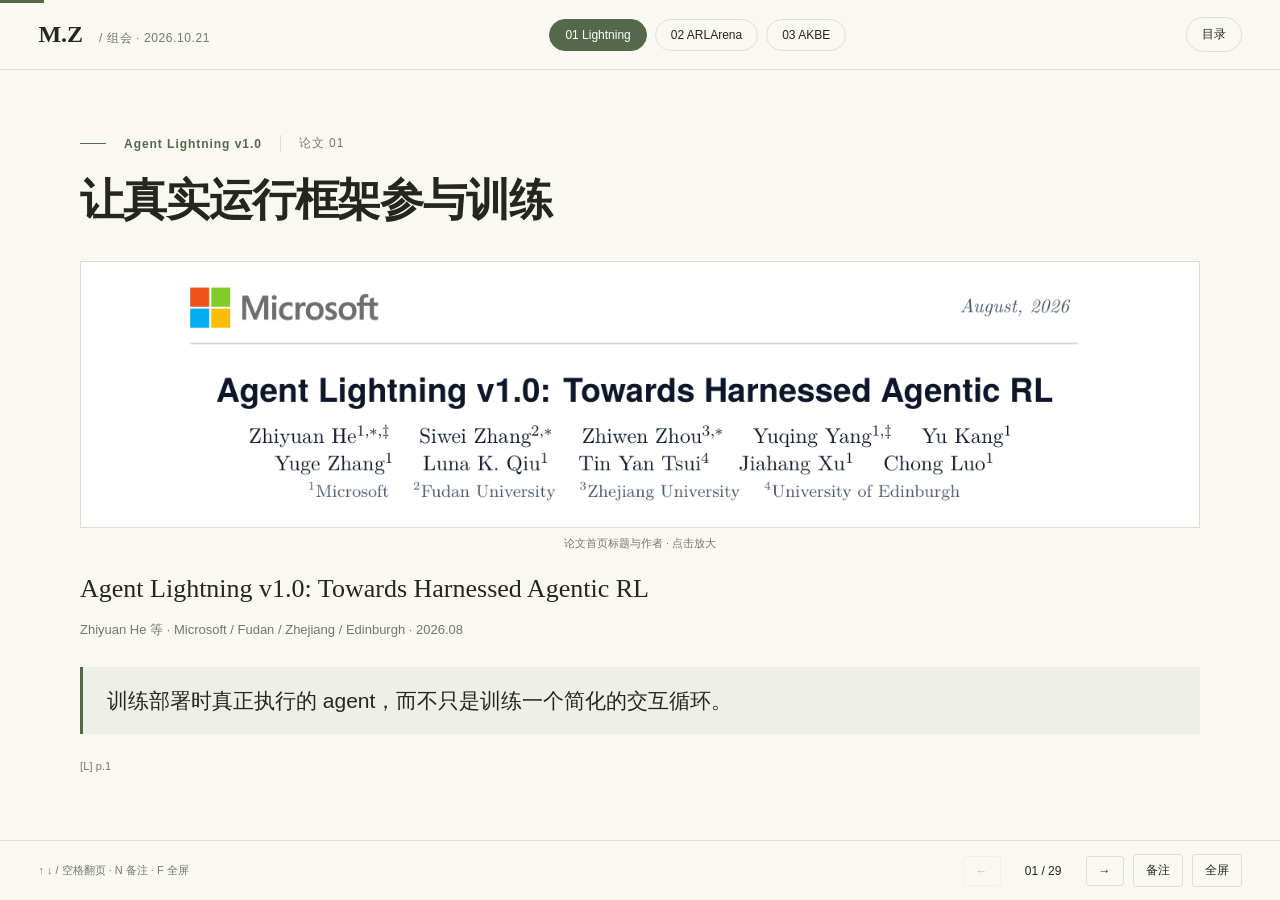
==== 组会/261021/index.html @ ee7cc22f "Add files via upload" ====
<!doctype html><html lang="zh-CN"><head><meta charset="utf-8"><meta name="viewport" content="width=device-width, initial-scale=1"><meta name="theme-color" content="#faf8f3"><meta name="description" content="2026年10月21日组会：Agent Lightning v1.0、ARLArena / SAMPO、AKBE 论文分享。"><title>智能体强化学习论文分享 · 2026.10.21 · Minrui Zhang</title><link rel="icon" href="../../assets/favicon.svg"><link rel="stylesheet" href="deck.css"></head><body><div id="progress"></div><header class="chrome"><a class="brand" href="../../">M.Z <span>/ 组会 · 2026.10.21</span></a><nav aria-label="论文导航"><a href="#slide-1">01 Lightning</a><a href="#slide-10">02 ARLArena</a><a href="#slide-20">03 AKBE</a></nav><button id="indexButton" aria-label="打开页面目录">目录</button></header><main id="deck" tabindex="0"><section class="slide" id="slide-1" data-paper="Agent Lightning v1.0" aria-label="第 1 页：让真实运行框架参与训练"><div class="slide-inner"><div class="eyebrow"><span>Agent Lightning v1.0</span><span>论文 01</span></div><h1>让真实运行框架参与训练</h1><div class="content"><figure><button class="figure-button" aria-label="放大图片：论文首页标题与作者" data-image="assets/l-title.png"><img src="assets/l-title.png" alt="论文首页标题与作者"></button><figcaption>论文首页标题与作者 · 点击放大</figcaption></figure><p class="lead">Agent Lightning v1.0: Towards Harnessed Agentic RL</p><p class="subtitle">Zhiyuan He 等 · Microsoft / Fudan / Zhejiang / Edinburgh · 2026.08</p><p class="takeaway">训练部署时真正执行的 agent，而不只是训练一个简化的交互循环。</p></div><footer class="source">[L] p.1</footer><aside class="speaker-note" hidden><strong>讲者备注</strong><p>Harness 指管理上下文、工具执行、控制流与错误恢复的运行框架。这里讨论的是 v1.0，不是将早期 Agent Lightning 的算法贡献直接照搬。</p></aside></div></section><section class="slide" id="slide-2" data-paper="Agent Lightning v1.0" aria-label="第 2 页：接上模型 API，就能正确训练吗？"><div class="slide-inner"><div class="eyebrow"><span>Agent Lightning v1.0</span><span>问题与核心</span></div><h1>接上模型 API，就能正确训练吗？</h1><div class="content"><div class="cards"><article><span class="card-no">01</span><h3>问题</h3><p>harness 掌控交互；训练器只看到一系列模型请求与回答。</p></article><article><span class="card-no">02</span><h3>难点</h3><p>一次任务会分支、压缩上下文，也可能被拆成多个训练样本。</p></article><article><span class="card-no">03</span><h3>核心</h3><p>保留真实采样条件，并以 rollout 作为优势与归一化的统计单位。</p></article></div><p class="takeaway">一次任务执行（rollout） ≠ 一条训练序列（sample）</p></div><footer class="source">[L] pp.2–3, §§1–2</footer><aside class="speaker-note" hidden><strong>讲者备注</strong><p>本页围绕标题所示问题展开讨论。</p></aside></div></section><section class="slide" id="slide-3" data-paper="Agent Lightning v1.0" aria-label="第 3 页：harness 管执行，trainer 管学习"><div class="slide-inner"><div class="eyebrow"><span>Agent Lightning v1.0</span><span>系统设计</span></div><h1>harness 管执行，trainer 管学习</h1><div class="content"><figure><button class="figure-button" aria-label="放大图片：Figure 1 · Agent Lightning v1.0 架构" data-image="assets/l-system.png"><img src="assets/l-system.png" alt="Figure 1 · Agent Lightning v1.0 架构"></button><figcaption>Figure 1 · Agent Lightning v1.0 架构 · 点击放大</figcaption></figure><div class="flow"><span>Trainer 发起任务</span><b>→</b><span>Controller 启动 harness</span><b>→</b><span>Gateway 记录调用</span><b>→</b><span>Adapter 构造样本</span></div><p class="takeaway">用 rollout ID 串起请求、奖励和日志；代理保存真实 token 与 log probability。</p></div><footer class="source">[L] p.1 Fig.1; pp.9–11 §3</footer><aside class="speaker-note" hidden><strong>讲者备注</strong><p>控制平面采用持久状态和事件记录；Controller 是尽力而为的最终一致性。动态打包可以改变数据位置，但不能改变统计归属；同一 rollout 的样本应处于同一次 optimizer update。</p></aside></div></section><section class="slide" id="slide-4" data-paper="Agent Lightning v1.0" aria-label="第 4 页：文本相同，不代表 token 相同"><div class="slide-inner"><div class="eyebrow"><span>Agent Lightning v1.0</span><span>关键细节 01</span></div><h1>文本相同，不代表 token 相同</h1><div class="content"><figure><button class="figure-button" aria-label="放大图片：Figure 3 · 重新分词改变 token 边界" data-image="assets/l-token.png"><img src="assets/l-token.png" alt="Figure 3 · 重新分词改变 token 边界"></button><figcaption>Figure 3 · 重新分词改变 token 边界 · 点击放大</figcaption></figure><div class="cards"><article><span class="card-no">01</span><h3>风险</h3><p>把下一次提示强行换成旧 token，会改变真实采样条件。</p></article><article><span class="card-no">02</span><h3>处理</h3><p>只在精确 token 前缀匹配时合并；不匹配就开启新样本。</p></article></div><p class="takeaway">合并率不是目标：先保证条件正确，再复用计算。</p></div><footer class="source">[L] pp.3–6 §2.1, Fig.3</footer><aside class="speaker-note" hidden><strong>讲者备注</strong><p>论文称条件不一致为 off-policy stitching；它不同于普通的行为策略落后于当前策略。独立训练保留真实条件，但会重复计算共享前缀。</p></aside></div></section><section class="slide" id="slide-5" data-paper="Agent Lightning v1.0" aria-label="第 5 页：拆成几段，不该改变优势基线"><div class="slide-inner"><div class="eyebrow"><span>Agent Lightning v1.0</span><span>关键细节 02</span></div><h1>拆成几段，不该改变优势基线</h1><div class="content"><div class="split-demo"><article><h3>成功 rollout · reward = 1</h3><div class="segments"><span>sample 1</span><span>sample 2</span><span>sample 3</span></div></article><article><h3>失败 rollout · reward = 0</h3><div class="segments muted-segment"><span>sample 4</span></div></article></div><div class="cards"><article><span class="card-no">01</span><h3>按 sample 统计</h3><p>奖励均值变成 (1+1+1+0) / 4 = <strong>0.75</strong>。</p></article><article><span class="card-no">02</span><h3>按 rollout 统计</h3><p>奖励均值为 (1+0) / 2 = <strong>0.50</strong>，再关联到各样本。</p></article></div></div><footer class="source">[L] p.7 §2.2, Fig.4</footer><aside class="speaker-note" hidden><strong>讲者备注</strong><p>这里展示均值偏移，不把 mean-centered reward 当作完整 GRPO 标准化优势公式。先计算 rollout 层组统计，避免样本构造改变基线；分支之间如何做信用分配仍未解决。</p></aside></div></section><section class="slide" id="slide-6" data-paper="Agent Lightning v1.0" aria-label="第 6 页：损失平均方式，会改变任务权重"><div class="slide-inner"><div class="eyebrow"><span>Agent Lightning v1.0</span><span>关键细节 03</span></div><h1>损失平均方式，会改变任务权重</h1><div class="content"><div class="table-wrap"><table><thead><tr><th>归一化单位</th><th>rollout A</th><th>rollout B</th><th>rollout C</th></tr></thead><tbody><tr><td>全部 token</td><td>150 / 280</td><td>90 / 280</td><td>40 / 280</td></tr><tr><td>每条 sample</td><td>2 / 6</td><td>3 / 6</td><td>1 / 6</td></tr><tr><td>每次 rollout</td><td><strong>1 / 3</strong></td><td><strong>1 / 3</strong></td><td><strong>1 / 3</strong></td></tr></tbody></table></div><p class="takeaway">论文采用：rollout 内按生成 token 平均，再跨 rollout 平均。</p><p class="small">同一批数据：A / B / C 分别有 2 / 3 / 1 个样本，生成长度为 150 / 90 / 40。</p></div><footer class="source">[L] pp.7–9 §2.3, Fig.5</footer><aside class="speaker-note" hidden><strong>讲者备注</strong><p>仅优化模型生成 token，不训练环境观察。token 等权会让长 rollout 更重；sample 等权会让切分更多的任务更重。</p></aside></div></section><section class="slide" id="slide-7" data-paper="Agent Lightning v1.0" aria-label="第 7 页：三类 agent 均观察到提升"><div class="slide-inner"><div class="eyebrow"><span>Agent Lightning v1.0</span><span>实验效果</span></div><h1>三类 agent 均观察到提升</h1><div class="content"><div class="table-wrap"><table><thead><tr><th>设置</th><th>训练前</th><th>训练后</th><th>变化</th></tr></thead><tbody><tr><td>搜索 · Llama 3.2 3B</td><td>25.1%</td><td>41.7%</td><td>+16.6 pp</td></tr><tr><td>通用指令 · Qwen3 4B</td><td>51.9%</td><td>70.2%</td><td>+18.3 pp</td></tr><tr><td>代码 · Qwen3.5 9B</td><td>41.8%</td><td><strong>56.4%</strong></td><td><strong>+14.6 pp</strong></td></tr></tbody></table></div><p class="takeaway">代码任务：约 6K 训练样本，评测为 SWE-bench Verified。</p><p class="small">前两行分别为 QA 平均验证奖励、通用指令验证奖励；三行不是同一评测集。pp = 百分点。</p></div><footer class="source">[L] pp.11–14 §4</footer><aside class="speaker-note" hidden><strong>讲者备注</strong><p>搜索验证为六个 QA 数据集各 50 条；代码使用 mini-SWE-agent 与筛选后的 SWE-smith。论文还报告同卡异步设置约 2× 端到端加速，属于特定配置结果。</p></aside></div></section><section class="slide" id="slide-8" data-paper="Agent Lightning v1.0" aria-label="第 8 页：只改优势，还不够"><div class="slide-inner"><div class="eyebrow"><span>Agent Lightning v1.0</span><span>消融与边界</span></div><h1>只改优势，还不够</h1><div class="content"><figure><button class="figure-button" aria-label="放大图片：Figure 9 · 优势与归一化的消融曲线" data-image="assets/l-ablation.png"><img src="assets/l-ablation.png" alt="Figure 9 · 优势与归一化的消融曲线"></button><figcaption>Figure 9 · 优势与归一化的消融曲线 · 点击放大</figcaption></figure><div class="metrics"><article><span>sample 优势</span><strong>35.0%</strong></article><article><span>rollout 优势</span><strong>33.1%</strong></article><article><span>再加 rollout 归一化</span><strong>38.2%</strong></article></div><p class="small">最高观测内部验证奖励；不是上一页 SWE-bench Verified 的 56.4%。</p></div><footer class="source">[L] pp.13–14 §4.3.3, Fig.9</footer><aside class="speaker-note" hidden><strong>讲者备注</strong><p>平均仅 36% rollout 最终保持一个样本，每个 rollout 平均 2.41 个样本。优势修正与权重归一化需要一起考察。</p></aside></div></section><section class="slide" id="slide-9" data-paper="Agent Lightning v1.0" aria-label="第 9 页：先验证数据语义，再比较算法"><div class="slide-inner"><div class="eyebrow"><span>Agent Lightning v1.0</span><span>研究启发</span></div><h1>先验证数据语义，再比较算法</h1><div class="content"><div class="cards"><article><span class="card-no">01</span><h3>值得记录</h3><p>rollout → sample 映射、真实 token、策略版本、失败轨迹长度。</p></article><article><span class="card-no">02</span><h3>可做实验</h3><p>控制奖励与模型，只改变切分与统计方式，检查任务权重是否漂移。</p></article><article><span class="card-no">03</span><h3>仍待解决</h3><p>终局奖励怎样分配给子任务和分支？上下文压缩怎样影响信用分配？</p></article></div><p class="takeaway">我们的启发：把样本构造与归一化写进实验配置。</p></div><footer class="source">[L] §2, §4, §5 · 本页实验建议为分享者分析</footer><aside class="speaker-note" hidden><strong>讲者备注</strong><p>本页围绕标题所示问题展开讨论。</p></aside></div></section><section class="slide" id="slide-10" data-paper="ARLArena / SAMPO" aria-label="第 10 页：多轮强化学习为何会突然崩溃？"><div class="slide-inner"><div class="eyebrow"><span>ARLArena / SAMPO</span><span>论文 02</span></div><h1>多轮强化学习为何会突然崩溃？</h1><div class="content"><figure><button class="figure-button" aria-label="放大图片：论文首页标题与作者" data-image="assets/a-title.png"><img src="assets/a-title.png" alt="论文首页标题与作者"></button><figcaption>论文首页标题与作者 · 点击放大</figcaption></figure><p class="lead">ARLArena: A Unified Framework for Stable Agentic Reinforcement Learning</p><p class="subtitle">Xiaoxuan Wang 等 · UCLA / UW–Madison · 所提供版本：2026.07</p><p class="takeaway">先建立可控实验平台，再定位不稳定来源，最后组合 SAMPO。</p></div><footer class="source">[A] p.1, arXiv:2602.21534v3</footer><aside class="speaker-note" hidden><strong>讲者备注</strong><p>本页围绕标题所示问题展开讨论。</p></aside></div></section><section class="slide" id="slide-11" data-paper="ARLArena / SAMPO" aria-label="第 11 页：前期涨分，不等于能持续训练"><div class="slide-inner"><div class="eyebrow"><span>ARLArena / SAMPO</span><span>问题与核心</span></div><h1>前期涨分，不等于能持续训练</h1><div class="content"><figure><button class="figure-button" aria-label="放大图片：Figure 1 · ALFWorld 与 Sokoban 的训练曲线" data-image="assets/a-collapse.png"><img src="assets/a-collapse.png" alt="Figure 1 · ALFWorld 与 Sokoban 的训练曲线"></button><figcaption>Figure 1 · ALFWorld 与 Sokoban 的训练曲线 · 点击放大</figcaption></figure><div class="cards"><article><span class="card-no">01</span><h3>问题</h3><p>早期动作偏离，会改变后续状态；退化轨迹又进入下一轮更新。</p></article><article><span class="card-no">02</span><h3>核心</h3><p>拆开策略梯度的设计因素，判断哪些更新导致长期失稳。</p></article></div></div><footer class="source">[A] pp.1–2, Fig.1</footer><aside class="speaker-note" hidden><strong>讲者备注</strong><p>曲线是论文特定模型、任务和超参数下的结果，不能推断某方法在所有设置都必然崩溃。</p></aside></div></section><section class="slide" id="slide-12" data-paper="ARLArena / SAMPO" aria-label="第 12 页：先清理训练配方，再诊断算法"><div class="slide-inner"><div class="eyebrow"><span>ARLArena / SAMPO</span><span>实验前提</span></div><h1>先清理训练配方，再诊断算法</h1><div class="content"><div class="flow"><span>BC 冷启动</span><b>→</b><span>格式处罚</span><b>→</b><span>参考 KL 正则</span><b>→</b><span>逐方法调参</span></div><div class="cards"><article><span class="card-no">01</span><h3>交互任务</h3><p>ALFWorld、WebShop、Sokoban。</p></article><article><span class="card-no">02</span><h3>工具推理</h3><p>TIR Math；数学任务配置与交互任务不同。</p></article><article><span class="card-no">03</span><h3>评价重点</h3><p>成功率之外，跟踪后期方差、合法格式率和更新动态。</p></article></div></div><footer class="source">[A] pp.4–5 §3; Appendix B</footer><aside class="speaker-note" hidden><strong>讲者备注</strong><p>主体多为 4B 设置，另有 ALFWorld 8B 扩展。非数学任务使用 SFT/BC 冷启动，数学从 base 开始且参考 KL 系数为 0；Sokoban 具体 backbone 以附录 Table 6 为准。</p></aside></div></section><section class="slide" id="slide-13" data-paper="ARLArena / SAMPO" aria-label="第 13 页：四个维度，四个具体问题"><div class="slide-inner"><div class="eyebrow"><span>ARLArena / SAMPO</span><span>诊断框架</span></div><h1>四个维度，四个具体问题</h1><div class="content"><div class="cards four"><article><span class="card-no">01</span><h3>损失聚合</h3><p>长短序列各占多大权重？</p><small>Token mean / Sequence mean</small></article><article><span class="card-no">02</span><h3>IS 与裁剪</h3><p>旧策略数据允许多大更新？</p><small>GRPO / SAPO / CISPO / GSPO</small></article><article><span class="card-no">03</span><h3>过滤与重采样</h3><p>组内还有相对学习信号吗？</p><small>Dynamic sampling</small></article><article><span class="card-no">04</span><h3>优势设计</h3><p>终局回报能否区分步骤贡献？</p><small>GiGPO / EMPG</small></article></div></div><footer class="source">[A] pp.2–4 §2, Table 1</footer><aside class="speaker-note" hidden><strong>讲者备注</strong><p>ST 改变长短样本权重；SAPO 平滑缩放 token 比率；CISPO 裁剪并停止 IS 权重梯度；GSPO 使用长度归一序列比率；GiGPO 组合 episode 与 step 优势；EMPG 以熵重塑信号。</p></aside></div></section><section class="slide" id="slide-14" data-paper="ARLArena / SAMPO" aria-label="第 14 页：崩溃前，哪些信号一起变化？"><div class="slide-inner"><div class="eyebrow"><span>ARLArena / SAMPO</span><span>关键发现 01</span></div><h1>崩溃前，哪些信号一起变化？</h1><div class="content"><figure><button class="figure-button" aria-label="放大图片：Figure 2 · 成功率、两类 KL、梯度范数与格式有效率" data-image="assets/a-dynamics.png"><img src="assets/a-dynamics.png" alt="Figure 2 · 成功率、两类 KL、梯度范数与格式有效率"></button><figcaption>Figure 2 · 成功率、两类 KL、梯度范数与格式有效率 · 点击放大</figcaption></figure><div class="flow"><span>负优势 + 低 IS 比率</span><b>→</b><span>KL / 梯度异常</span><b>→</b><span>格式有效率下降</span><b>→</b><span>成功率崩溃</span></div><p class="takeaway">在这些实验中，偏离过大的负样本是重要的失稳来源。</p></div><footer class="source">[A] pp.5–7, Figs.2–3</footer><aside class="speaker-note" hidden><strong>讲者备注</strong><p>图中 off-policy KL 比较当前策略与行为策略；KL loss 比较当前策略与参考策略。二者不应混称。该诊断不证明所有训练崩溃都由同一原因引起。</p></aside></div></section><section class="slide" id="slide-15" data-paper="ARLArena / SAMPO" aria-label="第 15 页：限制不可信更新，比一味放宽更有效"><div class="slide-inner"><div class="eyebrow"><span>ARLArena / SAMPO</span><span>关键发现 02</span></div><h1>限制不可信更新，比一味放宽更有效</h1><div class="content"><div class="cards"><article><span class="card-no">01</span><h3>序列级裁剪</h3><p>用长度归一的序列概率比，控制整段生成的更新。</p></article><article><span class="card-no">02</span><h3>序列 mask</h3><p>过滤负优势且比率过低的序列，而非删除所有失败样本。</p></article></div><div class="table-wrap"><table><thead><tr><th>ALFWorld 成功率</th><th>原设置</th><th>加入 sequence mask</th></tr></thead><tbody><tr><td>SAPO</td><td>25.16%</td><td>76.92%</td></tr><tr><td>CISPO</td><td>54.42%</td><td>78.88%</td></tr></tbody></table></div></div><footer class="source">[A] §4.2, Table 4; Appendix A.2</footer><aside class="speaker-note" hidden><strong>讲者备注</strong><p>这里的 mask 实验用于诊断 tolerant clipping 的问题，不把 sequence mask 额外说成 SAMPO 的第四个核心组件。单纯增加 KL 或扩大 mini-batch 在论文测试中不及针对性处理。</p></aside></div></section><section class="slide" id="slide-16" data-paper="ARLArena / SAMPO" aria-label="第 16 页：细粒度优势与过滤，需要一起看"><div class="slide-inner"><div class="eyebrow"><span>ARLArena / SAMPO</span><span>关键发现 03</span></div><h1>细粒度优势与过滤，需要一起看</h1><div class="content"><div class="cards"><article><span class="card-no">01</span><h3>全局 + 局部</h3><p>终局回报提供整体方向；相同状态下的动作比较补充步骤信号。</p></article><article><span class="card-no">02</span><h3>动态过滤</h3><p>奖励完全相同的组可能没有相对梯度，但失败样本仍可能有格式信号。</p></article><article><span class="card-no">03</span><h3>组合有条件</h3><p>状态必须可比较；过滤本身并不保证收益。</p></article></div><p class="takeaway">GiGPO 的局部优势依赖状态分组，不能直接照搬到任意工具环境。</p></div><footer class="source">[A] §§4.3–4.4; Appendix A.3</footer><aside class="speaker-note" hidden><strong>讲者备注</strong><p>Table 3 中 DAPO-GRPO 的 Avg 低于 GRPO；DAPO-GiGPO 在前三任务口径优于 GiGPO。不同环境的优势收益不同，不能解释为处处提升。</p></aside></div></section><section class="slide" id="slide-17" data-paper="ARLArena / SAMPO" aria-label="第 17 页：SAMPO：组合三项设计"><div class="slide-inner"><div class="eyebrow"><span>ARLArena / SAMPO</span><span>方法汇总</span></div><h1>SAMPO：组合三项设计</h1><div class="content"><div class="recipe"><article><span>1</span><h3>动态过滤</h3><p>提高有效学习信号比例</p></article><b>+</b><article><span>2</span><h3>全局 + 局部优势</h3><p>兼顾任务结果与步骤贡献</p></article><b>+</b><article><span>3</span><h3>序列级裁剪</h3><p>限制策略偏移</p></article></div><p class="takeaway">在标准化训练配方上，使用 token mean 聚合。</p><p class="small">SAMPO = Stable Agentic Multi-turn Policy Optimization</p></div><footer class="source">[A] pp.8–9 §5, Eq.8</footer><aside class="speaker-note" hidden><strong>讲者备注</strong><p>这是经过诊断的组合设计，不是引入新的奖励模型。各组件有交互，复现应同时做独立与联合消融。</p></aside></div></section><section class="slide" id="slide-18" data-paper="ARLArena / SAMPO" aria-label="第 18 页：三个交互任务，成功率均提升"><div class="slide-inner"><div class="eyebrow"><span>ARLArena / SAMPO</span><span>实验效果</span></div><h1>三个交互任务，成功率均提升</h1><div class="content"><div class="table-wrap"><table><thead><tr><th>方法</th><th>ALFWorld</th><th>WebShop</th><th>Sokoban</th></tr></thead><tbody><tr><td>GRPO</td><td>62.36%</td><td>57.71%</td><td>83.90%</td></tr><tr><td>GSPO</td><td>78.61%</td><td>72.48%</td><td>82.22%</td></tr><tr><td>SAMPO</td><td><strong>92.72%</strong></td><td><strong>77.73%</strong></td><td><strong>88.86%</strong></td></tr></tbody></table></div><p class="takeaway">ALFWorld 相比 GRPO 提升 30.36 个百分点。</p><p class="small">采用 Table 3 表格主体数值；原表注存在不一致。SAMPO 未报告 TIR Math 结果。</p></div><footer class="source">[A] p.6 Table 3</footer><aside class="speaker-note" hidden><strong>讲者备注</strong><p>论文 Avg 混合不同任务指标，且部分方法缺少数学结果；不把 Avg 当作三个成功率的均值。前三任务口径为 60.21 对 48.08，相对提升约 25.2%。</p></aside></div></section><section class="slide" id="slide-19" data-paper="ARLArena / SAMPO" aria-label="第 19 页：给训练做一张“失稳仪表盘”"><div class="slide-inner"><div class="eyebrow"><span>ARLArena / SAMPO</span><span>研究启发</span></div><h1>给训练做一张“失稳仪表盘”</h1><div class="content"><div class="cards"><article><span class="card-no">01</span><h3>持续观察</h3><p>成功率、格式有效率、IS 越界占比、负优势低比率占比。</p></article><article><span class="card-no">02</span><h3>区分来源</h3><p>行为策略 KL、参考策略 KL、梯度范数分别记录。</p></article><article><span class="card-no">03</span><h3>验证迁移</h3><p>同模型、同预算、多随机种子；比较后期表现与崩溃比例。</p></article></div><p class="takeaway">我们的启发：先解释失败过程，再判断优化组件是否有效。</p></div><footer class="source">[A] §§4–6 · 本页研究建议为分享者分析</footer><aside class="speaker-note" hidden><strong>讲者备注</strong><p>主要比较集中在有限任务和 4B 模型；8B 扩展不覆盖所有任务。工具依赖或多智能体场景需要重新定义可比较的状态。</p></aside></div></section><section class="slide" id="slide-20" data-paper="AKBE" aria-label="第 20 页：什么时候，该让模型自己回答？"><div class="slide-inner"><div class="eyebrow"><span>AKBE</span><span>论文 03</span></div><h1>什么时候，该让模型自己回答？</h1><div class="content"><figure><button class="figure-button" aria-label="放大图片：论文首页标题与作者" data-image="assets/k-title.png"><img src="assets/k-title.png" alt="论文首页标题与作者"></button><figcaption>论文首页标题与作者 · 点击放大</figcaption></figure><p class="lead">Efficient Agentic Reinforcement Learning with On-Policy Intrinsic Knowledge Boundary Enhancement</p><p class="subtitle">Dingwei Chen 等 · Tencent / CUHK / SMBU · 2026.05</p><p class="takeaway">AKBE：用当前策略的成功路径，学习何时需要工具。</p></div><footer class="source">[K] p.1, arXiv:2605.26952v1</footer><aside class="speaker-note" hidden><strong>讲者备注</strong><p>本页围绕标题所示问题展开讨论。</p></aside></div></section><section class="slide" id="slide-21" data-paper="AKBE" aria-label="第 21 页：只奖励答对，可能越学越爱搜索"><div class="slide-inner"><div class="eyebrow"><span>AKBE</span><span>问题与核心</span></div><h1>只奖励答对，可能越学越爱搜索</h1><div class="content"><div class="cards"><article><span class="card-no">01</span><h3>问题</h3><p>最终正确性奖励，无法区分必要调用与冗余调用。</p></article><article><span class="card-no">02</span><h3>直接惩罚调用？</h3><p>容易连必要工具一起压制：调用更少，答案却更差。</p></article><article><span class="card-no">03</span><h3>核心</h3><p>每题同时试“有工具”和“无工具”，再选择合适的成功轨迹。</p></article></div><p class="takeaway">优化目标是更合理地使用工具，而不只是少用工具。</p></div><footer class="source">[K] pp.1–3, §§1–3</footer><aside class="speaker-note" hidden><strong>讲者备注</strong><p>论文将过度依赖外部检索称为 cognitive offloading。Figure 1 跟踪早期已正确样本，不能把其中比例解释为全部训练数据。</p></aside></div></section><section class="slide" id="slide-22" data-paper="AKBE" aria-label="第 22 页：当前策略，双路径探测"><div class="slide-inner"><div class="eyebrow"><span>AKBE</span><span>方法概览</span></div><h1>当前策略，双路径探测</h1><div class="content"><figure><button class="figure-button" aria-label="放大图片：Figure 2 · 双路径探测、监督构造与联合训练" data-image="assets/k-method.png"><img src="assets/k-method.png" alt="Figure 2 · 双路径探测、监督构造与联合训练"></button><figcaption>Figure 2 · 双路径探测、监督构造与联合训练 · 点击放大</figcaption></figure><div class="flow"><span>同一个问题</span><b>→</b><span>有工具 / 无工具采样</span><b>→</b><span>判断正确性</span><b>→</b><span>最多选择一个目标</span></div></div><footer class="source">[K] pp.3–5, Algorithm 1, Fig.2</footer><aside class="speaker-note" hidden><strong>讲者备注</strong><p>WT 与 NT 表示对应路径是否至少出现一个正确样本。基础 RL 继续使用有工具轨迹，辅助监督最多每题选一条。无额外教师模型。</p></aside></div></section><section class="slide" id="slide-23" data-paper="AKBE" aria-label="第 23 页：四种情况，分别给出信号"><div class="slide-inner"><div class="eyebrow"><span>AKBE</span><span>监督选择</span></div><h1>四种情况，分别给出信号</h1><div class="content"><div class="table-wrap"><table><thead><tr><th>有工具成功</th><th>无工具成功</th><th>监督目标</th><th>目的</th></tr></thead><tbody><tr><td>是</td><td>否</td><td>调用最少的正确工具轨迹</td><td>保留必要工具</td></tr><tr><td>是</td><td>是</td><td>随机一条正确无工具轨迹</td><td>减少冗余调用</td></tr><tr><td>否</td><td>是</td><td>随机一条正确无工具轨迹</td><td>纠正有害工具路径</td></tr><tr><td>否</td><td>否</td><td>不加辅助监督</td><td>保留基础 RL</td></tr></tbody></table></div><p class="takeaway">“无工具失败”只表示本轮未采样到成功，不等于模型绝对不会。</p></div><footer class="source">[K] pp.3–5, Algorithm 1, §4.2</footer><aside class="speaker-note" hidden><strong>讲者备注</strong><p>分别为 Tool-dependent、Efficiency、Hallucination、Both-wrong。最少调用是在采样到的正确轨迹中取最小，不是全局最优；并列时随机选取。</p></aside></div></section><section class="slide" id="slide-24" data-paper="AKBE" aria-label="第 24 页：把成功行为，变成动态辅助监督"><div class="slide-inner"><div class="eyebrow"><span>AKBE</span><span>训练目标</span></div><h1>把成功行为，变成动态辅助监督</h1><div class="content"><div class="formula" aria-label="总损失等于强化学习损失加权重乘辅助交叉熵损失">L = L<sub>RL</sub> + λ L<sub>aux</sub></div><div class="cards"><article><span class="card-no">01</span><h3>基础 RL</h3><p>继续优化任务奖励；可与 GRPO、DAPO、GSPO 等组合。</p></article><article><span class="card-no">02</span><h3>辅助交叉熵</h3><p>提高选中成功轨迹的概率，屏蔽工具观察 token。</p></article><article><span class="card-no">03</span><h3>每步重新探测</h3><p>能力在变化，所需工具也在变化；监督不固定在旧检查点。</p></article></div></div><footer class="source">[K] p.5 §4.3, Eqs.5–6</footer><aside class="speaker-note" hidden><strong>讲者备注</strong><p>该式采用最小化损失约定。额外无工具采样有训练开销；论文主要配置有工具 16 条、无工具 8 条，最大工具调用 6 次。</p></aside></div></section><section class="slide" id="slide-25" data-paper="AKBE" aria-label="第 25 页：准确率与调用数，同时改善"><div class="slide-inner"><div class="eyebrow"><span>AKBE</span><span>实验效果</span></div><h1>准确率与调用数，同时改善</h1><div class="content"><div class="table-wrap"><table><thead><tr><th>Qwen3 4B</th><th>Search-R1</th><th>AKBE</th><th>变化</th></tr></thead><tbody><tr><td>多跳 EM</td><td>45.40</td><td>46.82</td><td>+1.42 pp</td></tr><tr><td>多跳工具调用</td><td>3.16</td><td>2.60</td><td>−17.7%</td></tr><tr><td>单跳 EM</td><td>54.97</td><td>55.90</td><td>+0.93 pp</td></tr><tr><td>单跳工具调用</td><td>1.41</td><td>1.16</td><td>−17.7%</td></tr></tbody></table></div><p class="takeaway">评测为 Wikipedia 搜索问答：4 个多跳集 + 3 个单跳集。</p><p class="small">按 Table 1 的分组 Avg / TC 报告；部分 Avg 与逐列算术均值不一致。</p></div><footer class="source">[K] pp.5–6 §5, Table 1</footer><aside class="speaker-note" hidden><strong>讲者备注</strong><p>多跳 HotpotQA、2WikiMultiHopQA、MuSiQue、Bamboogle；单跳 NQ、TriviaQA、PopQA。另有 Qwen2.5 7B 实验。七列 EM 直接平均的增益约 1.85 pp，勿与此处分组增益混用。</p></aside></div></section><section class="slide" id="slide-26" data-paper="AKBE" aria-label="第 26 页：少用工具，不一定更好"><div class="slide-inner"><div class="eyebrow"><span>AKBE</span><span>消融证据</span></div><h1>少用工具，不一定更好</h1><div class="content"><div class="table-wrap"><table><thead><tr><th>Qwen3 4B · 多跳</th><th>EM</th><th>工具调用</th></tr></thead><tbody><tr><td>基础 GRPO</td><td>45.40</td><td>3.16</td></tr><tr><td>完整 AKBE</td><td>46.86</td><td>2.60</td></tr><tr><td>去掉 Tool-dependent 信号</td><td>43.56</td><td>2.15</td></tr><tr><td>去掉 Efficiency 信号</td><td>46.50</td><td>2.92</td></tr></tbody></table></div><p class="takeaway">必要调用的保护信号不可少：调用降到 2.15，准确率反而低于基线。</p><p class="small">采用 Table 3 的表内口径；完整 AKBE 的 EM 与主表 46.82 有小幅差异。</p></div><footer class="source">[K] p.7 Table 3</footer><aside class="speaker-note" hidden><strong>讲者备注</strong><p>Efficiency 信号主要减少冗余；Hallucination 信号用于纠正有害路径。OTC-PO 也可能有更低调用和更高 TP，但伴随准确率损失，因此不能只按调用数排序。</p></aside></div></section><section class="slide" id="slide-27" data-paper="AKBE" aria-label="第 27 页：两种成功路径，都可能增加"><div class="slide-inner"><div class="eyebrow"><span>AKBE</span><span>训练过程</span></div><h1>两种成功路径，都可能增加</h1><div class="content"><figure><button class="figure-button" aria-label="放大图片：Figure 3 · Qwen2.5 7B 多跳任务的类别分布" data-image="assets/k-distribution.png"><img src="assets/k-distribution.png" alt="Figure 3 · Qwen2.5 7B 多跳任务的类别分布"></button><figcaption>Figure 3 · Qwen2.5 7B 多跳任务的类别分布 · 点击放大</figcaption></figure><div class="metrics"><article><span>无工具也能成功</span><strong>33.9 → 38.1%</strong></article><article><span>必须借助工具*</span><strong>33.7 → 36.1%</strong></article><article><span>两条路径都失败</span><strong>30.7 → 24.9%</strong></article></div><p class="small">早期 1–40 步 → 后期 201–240 步。*“必须”仅指当前有限采样的判断。</p></div><footer class="source">[K] p.7 Fig.3; §5.3.4</footer><aside class="speaker-note" hidden><strong>讲者备注</strong><p>Hallucination 从 1.7% 降到 0.9%。作者将分布变化解释为知识边界改善；这些观测不能单独证明参数内部知识存储发生了什么变化。</p></aside></div></section><section class="slide" id="slide-28" data-paper="AKBE" aria-label="第 28 页：从调用次数，走向真实成本"><div class="slide-inner"><div class="eyebrow"><span>AKBE</span><span>研究启发</span></div><h1>从调用次数，走向真实成本</h1><div class="content"><div class="cards"><article><span class="card-no">01</span><h3>成本要算全</h3><p>延迟、token、失败风险、依赖链开销，以及额外探测的训练成本。</p></article><article><span class="card-no">02</span><h3>必要前置不能删</h3><p>一个看似多余的工具调用，可能为后续步骤提供条件。</p></article><article><span class="card-no">03</span><h3>迁移要重定义</h3><p>代码或网页任务的“无工具路径”是否可行？正确性怎样验证？</p></article></div><p class="takeaway">我们的启发：在相同准确率下比较实际成本，并单独验证必要调用是否受损。</p></div><footer class="source">[K] pp.8–9, Conclusion / Limitations · 研究建议为分享者分析</footer><aside class="speaker-note" hidden><strong>讲者备注</strong><p>论文实验限于搜索问答，不把代码修复、多智能体或时效性知识场景写成已验证结果。可进一步研究自适应探测与动态辅助权重。</p></aside></div></section><section class="slide" id="slide-29" data-paper="参考资料" aria-label="第 29 页：三篇论文，分别继续讨论"><div class="slide-inner"><div class="eyebrow"><span>参考资料</span><span>阅读索引</span></div><h1>三篇论文，分别继续讨论</h1><div class="content"><div class="references"><article><span>[L]</span><div><h3>Agent Lightning v1.0</h3><p>He 等 · 2026 · arXiv:2608.17528v1</p><a href="https://arxiv.org/abs/2608.17528" target="_blank" rel="noopener">论文 ↗</a> <a href="https://github.com/microsoft/agent-lightning" target="_blank" rel="noopener">代码 ↗</a></div></article><article><span>[A]</span><div><h3>ARLArena</h3><p>Wang 等 · 2026 · arXiv:2602.21534v3</p><a href="https://arxiv.org/abs/2602.21534" target="_blank" rel="noopener">论文 ↗</a> <a href="https://github.com/WillDreamer/ARL-Arena" target="_blank" rel="noopener">代码 ↗</a></div></article><article><span>[K]</span><div><h3>AKBE</h3><p>Chen 等 · 2026 · arXiv:2605.26952v1</p><a href="https://arxiv.org/abs/2605.26952" target="_blank" rel="noopener">论文 ↗</a> <a href="https://github.com/CuSO4-Chen/AKBE" target="_blank" rel="noopener">代码 ↗</a></div></article></div></div><footer class="source">内容依据用户提供的参考讲稿与三篇 PDF；原图版权归论文作者。</footer><aside class="speaker-note" hidden><strong>讲者备注</strong><p>所有页码均指用户提供的 PDF。研究启发是分享者的分析与建议，不代表原论文已完成验证。</p></aside></div></section></main><footer class="controls"><span class="hint">↑ ↓ / 空格翻页 · N 备注 · F 全屏</span><div><button id="prev" aria-label="上一页">←</button><span id="counter" aria-live="polite"></span><button id="next" aria-label="下一页">→</button><button id="notes" aria-pressed="false">备注</button><button id="fullscreen" aria-label="切换全屏">全屏</button></div></footer><dialog id="toc"><div class="dialog-head"><h2>页面目录</h2><button data-close aria-label="关闭目录">✕</button></div><div class="toc-grid"></div></dialog><dialog id="lightbox"><button data-close aria-label="关闭图片">✕</button><img alt="论文原图放大"></dialog><script src="deck.js"></script></body></html>
---- 组会/261021/deck.css ----
:root{--paper:#faf8f3;--ink:#24271f;--muted:#74786a;--accent:#556849;--line:#dedfd3;--soft:#eef0e7;--serif:Georgia,"Noto Serif SC","Source Han Serif SC","Songti SC","SimSun",serif;--sans:"Segoe UI","Microsoft YaHei",sans-serif}*{box-sizing:border-box}html,body{margin:0;height:100%;background:var(--paper);color:var(--ink);font-family:var(--sans)}button,a{-webkit-tap-highlight-color:transparent}a{color:inherit;text-decoration:none}button{font:inherit;color:inherit;cursor:pointer}button:focus-visible,a:focus-visible{outline:3px solid #a1ae87;outline-offset:4px}#progress{position:fixed;inset:0 auto auto 0;height:3px;background:var(--accent);z-index:20;transition:width .2s}.chrome{height:70px;position:fixed;inset:0 0 auto;z-index:10;padding:0 3vw;display:flex;align-items:center;justify-content:space-between;background:rgba(250,248,243,.96);border-bottom:1px solid var(--line);gap:20px}.brand{font-family:var(--serif);font-weight:bold;font-size:24px;white-space:nowrap}.brand span{font-family:var(--sans);font-size:12px;letter-spacing:.05em;color:var(--muted);font-weight:400;margin-left:10px}nav{display:flex;gap:8px}nav a,.chrome button{font-size:12px;border:1px solid var(--line);padding:8px 15px;border-radius:30px;background:transparent}nav a.active{background:var(--accent);border-color:var(--accent);color:white}#deck{height:100dvh;overflow-y:auto;scroll-snap-type:y mandatory;scrollbar-width:thin;scrollbar-color:var(--line) transparent}.slide{min-height:100dvh;scroll-snap-align:start;scroll-snap-stop:always;padding:102px 5vw 92px;display:flex;align-items:center}.slide-inner{width:100%;max-width:1120px;margin:auto}.eyebrow{display:flex;gap:18px;align-items:center;color:var(--accent);font-size:12px;letter-spacing:.08em;font-weight:600;margin-bottom:20px}.eyebrow:before{content:"";width:26px;height:1px;background:var(--accent)}.eyebrow span+span{color:var(--muted);border-left:1px solid var(--line);padding-left:18px;font-weight:400}h1{font-family:var(--serif);font-size:clamp(28px,3.4vw,46px);font-weight:600;line-height:1.3;letter-spacing:-.025em;margin:0 0 32px}h3{font-size:21px;line-height:1.4;margin:12px 0}p{font-size:19px;line-height:1.75;margin:12px 0}.lead{font-family:var(--serif);font-size:26px;line-height:1.4;max-width:1000px}.subtitle,.small{font-size:13px;color:var(--muted);line-height:1.65}.cards{display:grid;grid-template-columns:repeat(auto-fit,minmax(220px,1fr));gap:18px;margin:22px 0}.cards article{padding:23px 25px;background:#fff9;border:1px solid var(--line);border-radius:3px}.cards p{font-size:18px;color:#555b4e;margin-bottom:0}.card-no{font-family:var(--serif);font-size:15px;color:var(--accent)}.cards.four{grid-template-columns:1fr 1fr}.cards.four article{padding:18px 24px}.cards.four h3{margin:7px 0}.cards small{color:var(--muted);font-size:12px}.takeaway{padding:18px 24px;border-left:3px solid var(--accent);background:var(--soft);font-size:21px;line-height:1.5;margin:26px 0 0}.source{font-size:11px;color:var(--muted);margin-top:24px;line-height:1.5;letter-spacing:.01em}.content figure{margin:10px 0 20px}.figure-button{display:block;width:100%;padding:10px 16px;border:1px solid var(--line);background:#fff;cursor:zoom-in}.figure-button img{display:block;width:auto;max-width:100%;max-height:245px;object-fit:contain;margin:auto}figcaption{font-size:11px;color:var(--muted);margin-top:8px;text-align:center}.flow{display:flex;align-items:center;justify-content:space-between;gap:10px;margin:24px 0}.flow span{padding:15px 18px;text-align:center;border:1px solid var(--line);background:var(--soft);font-size:16px;flex:1}.flow b{color:var(--muted);font-weight:400}.table-wrap{overflow:auto}table{border-collapse:collapse;width:100%;font-size:19px;font-variant-numeric:tabular-nums}th{text-align:left;color:var(--muted);font-size:13px;font-weight:500;background:var(--soft);padding:17px 20px}td{padding:20px;border-bottom:1px solid var(--line);line-height:1.5}td strong{color:var(--accent)}tbody tr:last-child{background:#eef0e74f}.metrics{display:grid;grid-template-columns:repeat(3,1fr);gap:20px;margin:22px 0}.metrics article{border-top:1px solid var(--line);padding:16px 0}.metrics span{font-size:14px;color:var(--muted)}.metrics strong{display:block;color:var(--accent);font-family:var(--serif);font-size:clamp(23px,3vw,39px);margin-top:14px;white-space:nowrap}.split-demo{display:grid;grid-template-columns:1fr 1fr;gap:24px}.split-demo article{padding:20px;border:1px solid var(--line)}.split-demo h3{font-size:17px;margin:0 0 20px}.segments{display:flex;gap:6px}.segments span{font-size:14px;padding:14px;background:#e0ead6;color:#3d5332}.muted-segment span{background:#efe5dc;color:#785e49}.recipe{display:flex;align-items:center;gap:20px}.recipe article{flex:1;padding:30px 24px;background:var(--soft);min-height:210px}.recipe article>span{color:var(--accent);font-family:var(--serif);font-size:30px}.recipe p{font-size:17px;color:var(--muted)}.recipe>b{font-size:30px;color:var(--muted);font-weight:400}.formula{text-align:center;background:var(--soft);font-family:var(--serif);padding:24px;font-size:42px;color:var(--accent)}.formula sub{font-size:20px}.controls{position:fixed;inset:auto 0 0;min-height:60px;padding:10px 3vw;display:flex;align-items:center;justify-content:space-between;gap:12px;background:rgba(250,248,243,.97);border-top:1px solid var(--line);z-index:10}.hint{font-size:11px;color:var(--muted)}.controls>div{display:flex;align-items:center;gap:9px}.controls button{border:1px solid var(--line);background:transparent;padding:7px 12px;border-radius:3px;font-size:12px}.controls button:hover{background:var(--soft)}.controls button:disabled{opacity:.3;cursor:default}#counter{font-variant-numeric:tabular-nums;font-size:12px;min-width:67px;text-align:center}.speaker-note{margin-top:20px;padding:20px 25px;background:#f0e9da;border:1px solid #ded1b9}.speaker-note p{font-size:15px;line-height:1.7}.speaker-note strong{font-size:12px;color:#7d6746}.references article{display:flex;gap:22px;padding:20px 0;border-top:1px solid var(--line)}.references article>span{color:var(--accent);font-family:var(--serif);font-size:24px;padding-top:9px}.references h3{margin:0;font-family:var(--serif);font-size:24px}.references p{font-size:14px;color:var(--muted);margin:7px 0}.references a{font-size:13px;color:var(--accent);margin-right:20px}dialog{border:1px solid var(--line);border-radius:6px;max-width:960px;width:90vw;max-height:85dvh;background:var(--paper);color:var(--ink);padding:28px}dialog::backdrop{background:#171b14bb;backdrop-filter:blur(5px)}.dialog-head{display:flex;justify-content:space-between;align-items:center;margin-bottom:15px}.dialog-head h2{font-family:var(--serif);margin:0}.dialog-head button,#lightbox>button{border:none;background:var(--soft);width:36px;height:36px;border-radius:50%}.toc-grid{display:grid;grid-template-columns:repeat(3,1fr);gap:8px}.toc-grid a{font-size:13px;line-height:1.5;display:flex;gap:12px;padding:12px;border:1px solid var(--line)}.toc-grid a:hover{background:var(--soft)}.toc-grid a span{font-family:var(--serif);color:var(--accent)}#lightbox{max-width:95vw;width:max-content;max-height:95dvh;padding:42px 20px 20px;background:white}#lightbox>button{position:absolute;right:8px;top:5px}#lightbox img{display:block;max-width:90vw;max-height:82dvh;object-fit:contain}
@media(min-width:1000px) and (max-height:790px){.slide{padding-top:86px;padding-bottom:76px}h1{font-size:35px;margin-bottom:20px}.eyebrow{margin-bottom:12px}.figure-button img{max-height:185px}.cards{margin:16px 0}.cards article{padding:18px 20px}.cards p{font-size:16px}h3{font-size:19px}.takeaway{font-size:18px;padding:14px 20px;margin-top:18px}td{padding:15px 18px;font-size:17px}.source{margin-top:16px}.lead{font-size:23px}.flow{margin:16px 0}.metrics{margin:16px 0}.recipe article{min-height:185px;padding:22px}.references article{padding:15px 0}}
@media(max-width:760px){.chrome{height:92px;flex-wrap:wrap;gap:5px;padding:8px 18px}.brand{font-size:21px}.brand span{font-size:10px}nav{order:3;width:100%;justify-content:center}nav a{padding:6px 10px;font-size:10px}.chrome button{font-size:10px;padding:5px 10px}.slide{padding:125px 20px 100px}.slide-inner{margin:auto}.eyebrow{font-size:10px;gap:10px}h1{font-size:29px;margin-bottom:24px}.cards,.cards.four,.split-demo{grid-template-columns:1fr}.cards article{padding:15px 20px}.cards h3{font-size:18px;margin:7px 0}.cards p{font-size:16px}.takeaway{font-size:18px;padding:16px}.lead{font-size:20px}.flow{flex-wrap:wrap;justify-content:center}.flow span{min-width:40%;font-size:14px;padding:12px}.flow b{display:none}.figure-button{padding:6px}.figure-button img{max-height:230px}.metrics{gap:12px;grid-template-columns:1fr}.metrics article{display:flex;align-items:center;justify-content:space-between;padding:12px 0}.metrics strong{font-size:25px;margin:0}.metrics span{font-size:12px}table{font-size:14px;min-width:510px}th{font-size:11px}td,th{padding:13px 12px}.recipe{flex-direction:column;gap:10px}.recipe article{width:100%;min-height:0;padding:16px 22px}.recipe h3{display:inline;margin-left:12px}.recipe p{margin:8px 0 0}.recipe>b{font-size:20px}.hint{display:none}.controls{justify-content:center;padding:10px}.toc-grid{grid-template-columns:1fr}dialog{padding:20px}.source{font-size:10px}.speaker-note p{font-size:14px}.references h3{font-size:22px}}
@media(prefers-reduced-motion:reduce){*{scroll-behavior:auto!important;transition:none!important}}
@media print{@page{size:A4 landscape;margin:12mm}body,#deck{height:auto;overflow:visible;background:white}.chrome,.controls,#progress,dialog,.speaker-note{display:none!important}.slide{min-height:0;height:185mm;padding:10mm 0;page-break-after:always;break-after:page;display:flex}.slide-inner{max-width:none}.slide:last-child{page-break-after:auto}h1{font-size:28px}.cards p,p{font-size:15px}.figure-button img{max-height:170px}.takeaway{font-size:17px}td{padding:12px;font-size:16px}.source{font-size:10px}}

@media(min-width:761px) and (max-height:700px){.slide{padding:80px 4vw 72px}.eyebrow{margin-bottom:10px;font-size:10px}h1{font-size:28px;margin-bottom:16px}.figure-button img{max-height:135px}.figure-button{padding:7px}.content figure{margin:8px 0 12px}.lead{font-size:20px}.subtitle,.small{font-size:11px;margin:8px 0}.takeaway{font-size:16px;padding:12px 18px;margin-top:14px}.source{margin-top:12px;font-size:10px}.cards{gap:12px;margin:12px 0}.cards article,.cards.four article{padding:14px 18px}.cards p{font-size:15px;line-height:1.6}.cards h3{font-size:18px;margin:6px 0}.flow{margin:14px 0}.flow span{padding:12px;font-size:14px}.metrics{margin:12px 0}.metrics article{padding:12px 0}.metrics strong{font-size:28px;margin-top:8px}td{font-size:15px;padding:12px 15px}th{font-size:12px;padding:12px 15px}.recipe article{min-height:160px;padding:18px}.recipe h3{font-size:18px}.recipe p{font-size:15px}.references article{padding:12px 0}.references h3{font-size:20px}.references p{font-size:12px}.formula{padding:18px;font-size:32px}}
@media(min-width:761px) and (max-height:700px){#slide-4 .figure-button img{max-height:110px}}
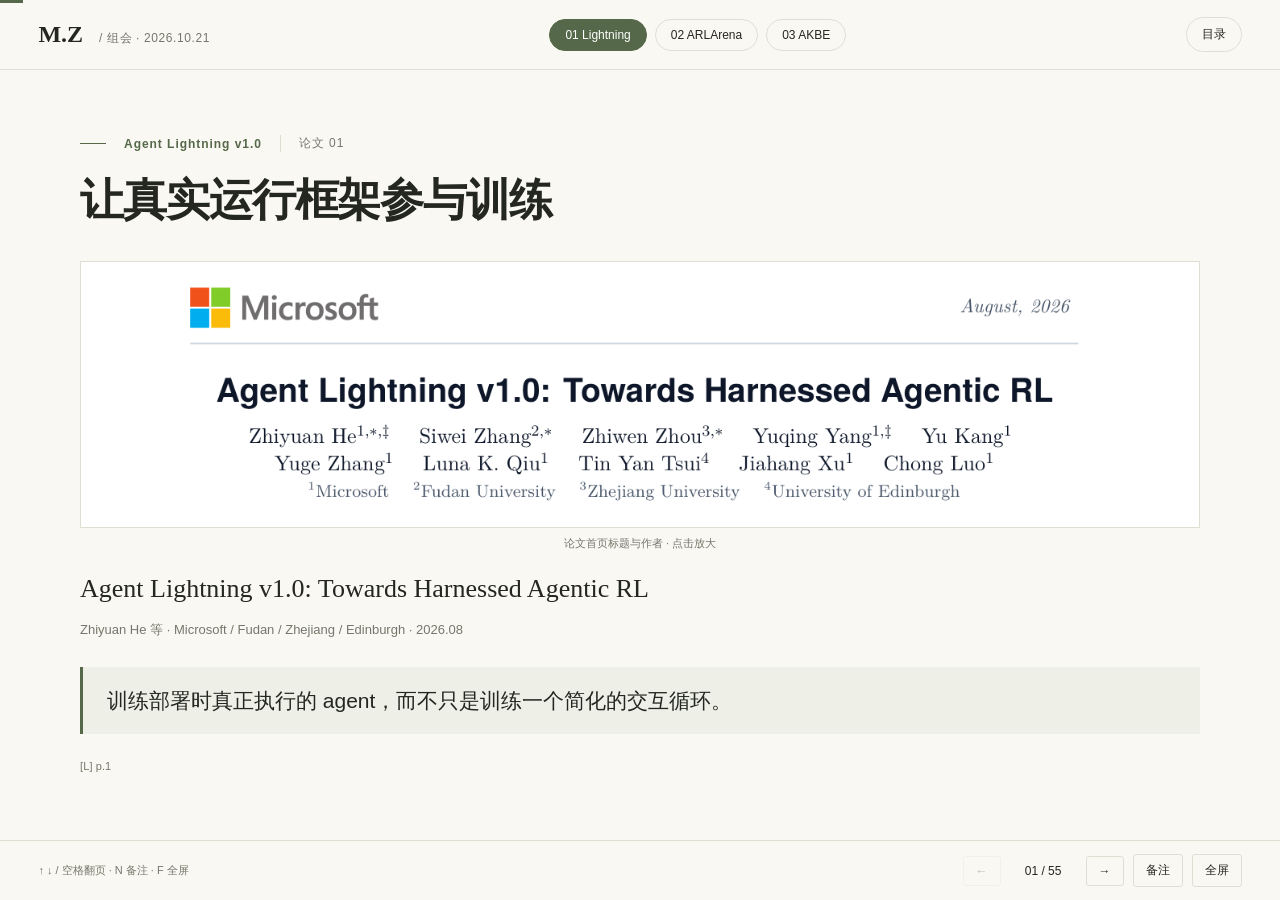
==== commit fcb33a19: "Add files via upload" ====
--- a/组会/261021/index.html
+++ b/组会/261021/index.html
@@ -1 +1,55 @@
-<!doctype html><html lang="zh-CN"><head><meta charset="utf-8"><meta name="viewport" content="width=device-width, initial-scale=1"><meta name="theme-color" content="#faf8f3"><meta name="description" content="2026年10月21日组会：Agent Lightning v1.0、ARLArena / SAMPO、AKBE 论文分享。"><title>智能体强化学习论文分享 · 2026.10.21 · Minrui Zhang</title><link rel="icon" href="../../assets/favicon.svg"><link rel="stylesheet" href="deck.css"></head><body><div id="progress"></div><header class="chrome"><a class="brand" href="../../">M.Z <span>/ 组会 · 2026.10.21</span></a><nav aria-label="论文导航"><a href="#slide-1">01 Lightning</a><a href="#slide-10">02 ARLArena</a><a href="#slide-20">03 AKBE</a></nav><button id="indexButton" aria-label="打开页面目录">目录</button></header><main id="deck" tabindex="0"><section class="slide" id="slide-1" data-paper="Agent Lightning v1.0" aria-label="第 1 页：让真实运行框架参与训练"><div class="slide-inner"><div class="eyebrow"><span>Agent Lightning v1.0</span><span>论文 01</span></div><h1>让真实运行框架参与训练</h1><div class="content"><figure><button class="figure-button" aria-label="放大图片：论文首页标题与作者" data-image="assets/l-title.png"><img src="assets/l-title.png" alt="论文首页标题与作者"></button><figcaption>论文首页标题与作者 · 点击放大</figcaption></figure><p class="lead">Agent Lightning v1.0: Towards Harnessed Agentic RL</p><p class="subtitle">Zhiyuan He 等 · Microsoft / Fudan / Zhejiang / Edinburgh · 2026.08</p><p class="takeaway">训练部署时真正执行的 agent，而不只是训练一个简化的交互循环。</p></div><footer class="source">[L] p.1</footer><aside class="speaker-note" hidden><strong>讲者备注</strong><p>Harness 指管理上下文、工具执行、控制流与错误恢复的运行框架。这里讨论的是 v1.0，不是将早期 Agent Lightning 的算法贡献直接照搬。</p></aside></div></section><section class="slide" id="slide-2" data-paper="Agent Lightning v1.0" aria-label="第 2 页：接上模型 API，就能正确训练吗？"><div class="slide-inner"><div class="eyebrow"><span>Agent Lightning v1.0</span><span>问题与核心</span></div><h1>接上模型 API，就能正确训练吗？</h1><div class="content"><div class="cards"><article><span class="card-no">01</span><h3>问题</h3><p>harness 掌控交互；训练器只看到一系列模型请求与回答。</p></article><article><span class="card-no">02</span><h3>难点</h3><p>一次任务会分支、压缩上下文，也可能被拆成多个训练样本。</p></article><article><span class="card-no">03</span><h3>核心</h3><p>保留真实采样条件，并以 rollout 作为优势与归一化的统计单位。</p></article></div><p class="takeaway">一次任务执行（rollout） ≠ 一条训练序列（sample）</p></div><footer class="source">[L] pp.2–3, §§1–2</footer><aside class="speaker-note" hidden><strong>讲者备注</strong><p>本页围绕标题所示问题展开讨论。</p></aside></div></section><section class="slide" id="slide-3" data-paper="Agent Lightning v1.0" aria-label="第 3 页：harness 管执行，trainer 管学习"><div class="slide-inner"><div class="eyebrow"><span>Agent Lightning v1.0</span><span>系统设计</span></div><h1>harness 管执行，trainer 管学习</h1><div class="content"><figure><button class="figure-button" aria-label="放大图片：Figure 1 · Agent Lightning v1.0 架构" data-image="assets/l-system.png"><img src="assets/l-system.png" alt="Figure 1 · Agent Lightning v1.0 架构"></button><figcaption>Figure 1 · Agent Lightning v1.0 架构 · 点击放大</figcaption></figure><div class="flow"><span>Trainer 发起任务</span><b>→</b><span>Controller 启动 harness</span><b>→</b><span>Gateway 记录调用</span><b>→</b><span>Adapter 构造样本</span></div><p class="takeaway">用 rollout ID 串起请求、奖励和日志；代理保存真实 token 与 log probability。</p></div><footer class="source">[L] p.1 Fig.1; pp.9–11 §3</footer><aside class="speaker-note" hidden><strong>讲者备注</strong><p>控制平面采用持久状态和事件记录；Controller 是尽力而为的最终一致性。动态打包可以改变数据位置，但不能改变统计归属；同一 rollout 的样本应处于同一次 optimizer update。</p></aside></div></section><section class="slide" id="slide-4" data-paper="Agent Lightning v1.0" aria-label="第 4 页：文本相同，不代表 token 相同"><div class="slide-inner"><div class="eyebrow"><span>Agent Lightning v1.0</span><span>关键细节 01</span></div><h1>文本相同，不代表 token 相同</h1><div class="content"><figure><button class="figure-button" aria-label="放大图片：Figure 3 · 重新分词改变 token 边界" data-image="assets/l-token.png"><img src="assets/l-token.png" alt="Figure 3 · 重新分词改变 token 边界"></button><figcaption>Figure 3 · 重新分词改变 token 边界 · 点击放大</figcaption></figure><div class="cards"><article><span class="card-no">01</span><h3>风险</h3><p>把下一次提示强行换成旧 token，会改变真实采样条件。</p></article><article><span class="card-no">02</span><h3>处理</h3><p>只在精确 token 前缀匹配时合并；不匹配就开启新样本。</p></article></div><p class="takeaway">合并率不是目标：先保证条件正确，再复用计算。</p></div><footer class="source">[L] pp.3–6 §2.1, Fig.3</footer><aside class="speaker-note" hidden><strong>讲者备注</strong><p>论文称条件不一致为 off-policy stitching；它不同于普通的行为策略落后于当前策略。独立训练保留真实条件，但会重复计算共享前缀。</p></aside></div></section><section class="slide" id="slide-5" data-paper="Agent Lightning v1.0" aria-label="第 5 页：拆成几段，不该改变优势基线"><div class="slide-inner"><div class="eyebrow"><span>Agent Lightning v1.0</span><span>关键细节 02</span></div><h1>拆成几段，不该改变优势基线</h1><div class="content"><div class="split-demo"><article><h3>成功 rollout · reward = 1</h3><div class="segments"><span>sample 1</span><span>sample 2</span><span>sample 3</span></div></article><article><h3>失败 rollout · reward = 0</h3><div class="segments muted-segment"><span>sample 4</span></div></article></div><div class="cards"><article><span class="card-no">01</span><h3>按 sample 统计</h3><p>奖励均值变成 (1+1+1+0) / 4 = <strong>0.75</strong>。</p></article><article><span class="card-no">02</span><h3>按 rollout 统计</h3><p>奖励均值为 (1+0) / 2 = <strong>0.50</strong>，再关联到各样本。</p></article></div></div><footer class="source">[L] p.7 §2.2, Fig.4</footer><aside class="speaker-note" hidden><strong>讲者备注</strong><p>这里展示均值偏移，不把 mean-centered reward 当作完整 GRPO 标准化优势公式。先计算 rollout 层组统计，避免样本构造改变基线；分支之间如何做信用分配仍未解决。</p></aside></div></section><section class="slide" id="slide-6" data-paper="Agent Lightning v1.0" aria-label="第 6 页：损失平均方式，会改变任务权重"><div class="slide-inner"><div class="eyebrow"><span>Agent Lightning v1.0</span><span>关键细节 03</span></div><h1>损失平均方式，会改变任务权重</h1><div class="content"><div class="table-wrap"><table><thead><tr><th>归一化单位</th><th>rollout A</th><th>rollout B</th><th>rollout C</th></tr></thead><tbody><tr><td>全部 token</td><td>150 / 280</td><td>90 / 280</td><td>40 / 280</td></tr><tr><td>每条 sample</td><td>2 / 6</td><td>3 / 6</td><td>1 / 6</td></tr><tr><td>每次 rollout</td><td><strong>1 / 3</strong></td><td><strong>1 / 3</strong></td><td><strong>1 / 3</strong></td></tr></tbody></table></div><p class="takeaway">论文采用：rollout 内按生成 token 平均，再跨 rollout 平均。</p><p class="small">同一批数据：A / B / C 分别有 2 / 3 / 1 个样本，生成长度为 150 / 90 / 40。</p></div><footer class="source">[L] pp.7–9 §2.3, Fig.5</footer><aside class="speaker-note" hidden><strong>讲者备注</strong><p>仅优化模型生成 token，不训练环境观察。token 等权会让长 rollout 更重；sample 等权会让切分更多的任务更重。</p></aside></div></section><section class="slide" id="slide-7" data-paper="Agent Lightning v1.0" aria-label="第 7 页：三类 agent 均观察到提升"><div class="slide-inner"><div class="eyebrow"><span>Agent Lightning v1.0</span><span>实验效果</span></div><h1>三类 agent 均观察到提升</h1><div class="content"><div class="table-wrap"><table><thead><tr><th>设置</th><th>训练前</th><th>训练后</th><th>变化</th></tr></thead><tbody><tr><td>搜索 · Llama 3.2 3B</td><td>25.1%</td><td>41.7%</td><td>+16.6 pp</td></tr><tr><td>通用指令 · Qwen3 4B</td><td>51.9%</td><td>70.2%</td><td>+18.3 pp</td></tr><tr><td>代码 · Qwen3.5 9B</td><td>41.8%</td><td><strong>56.4%</strong></td><td><strong>+14.6 pp</strong></td></tr></tbody></table></div><p class="takeaway">代码任务：约 6K 训练样本，评测为 SWE-bench Verified。</p><p class="small">前两行分别为 QA 平均验证奖励、通用指令验证奖励；三行不是同一评测集。pp = 百分点。</p></div><footer class="source">[L] pp.11–14 §4</footer><aside class="speaker-note" hidden><strong>讲者备注</strong><p>搜索验证为六个 QA 数据集各 50 条；代码使用 mini-SWE-agent 与筛选后的 SWE-smith。论文还报告同卡异步设置约 2× 端到端加速，属于特定配置结果。</p></aside></div></section><section class="slide" id="slide-8" data-paper="Agent Lightning v1.0" aria-label="第 8 页：只改优势，还不够"><div class="slide-inner"><div class="eyebrow"><span>Agent Lightning v1.0</span><span>消融与边界</span></div><h1>只改优势，还不够</h1><div class="content"><figure><button class="figure-button" aria-label="放大图片：Figure 9 · 优势与归一化的消融曲线" data-image="assets/l-ablation.png"><img src="assets/l-ablation.png" alt="Figure 9 · 优势与归一化的消融曲线"></button><figcaption>Figure 9 · 优势与归一化的消融曲线 · 点击放大</figcaption></figure><div class="metrics"><article><span>sample 优势</span><strong>35.0%</strong></article><article><span>rollout 优势</span><strong>33.1%</strong></article><article><span>再加 rollout 归一化</span><strong>38.2%</strong></article></div><p class="small">最高观测内部验证奖励；不是上一页 SWE-bench Verified 的 56.4%。</p></div><footer class="source">[L] pp.13–14 §4.3.3, Fig.9</footer><aside class="speaker-note" hidden><strong>讲者备注</strong><p>平均仅 36% rollout 最终保持一个样本，每个 rollout 平均 2.41 个样本。优势修正与权重归一化需要一起考察。</p></aside></div></section><section class="slide" id="slide-9" data-paper="Agent Lightning v1.0" aria-label="第 9 页：先验证数据语义，再比较算法"><div class="slide-inner"><div class="eyebrow"><span>Agent Lightning v1.0</span><span>研究启发</span></div><h1>先验证数据语义，再比较算法</h1><div class="content"><div class="cards"><article><span class="card-no">01</span><h3>值得记录</h3><p>rollout → sample 映射、真实 token、策略版本、失败轨迹长度。</p></article><article><span class="card-no">02</span><h3>可做实验</h3><p>控制奖励与模型，只改变切分与统计方式，检查任务权重是否漂移。</p></article><article><span class="card-no">03</span><h3>仍待解决</h3><p>终局奖励怎样分配给子任务和分支？上下文压缩怎样影响信用分配？</p></article></div><p class="takeaway">我们的启发：把样本构造与归一化写进实验配置。</p></div><footer class="source">[L] §2, §4, §5 · 本页实验建议为分享者分析</footer><aside class="speaker-note" hidden><strong>讲者备注</strong><p>本页围绕标题所示问题展开讨论。</p></aside></div></section><section class="slide" id="slide-10" data-paper="ARLArena / SAMPO" aria-label="第 10 页：多轮强化学习为何会突然崩溃？"><div class="slide-inner"><div class="eyebrow"><span>ARLArena / SAMPO</span><span>论文 02</span></div><h1>多轮强化学习为何会突然崩溃？</h1><div class="content"><figure><button class="figure-button" aria-label="放大图片：论文首页标题与作者" data-image="assets/a-title.png"><img src="assets/a-title.png" alt="论文首页标题与作者"></button><figcaption>论文首页标题与作者 · 点击放大</figcaption></figure><p class="lead">ARLArena: A Unified Framework for Stable Agentic Reinforcement Learning</p><p class="subtitle">Xiaoxuan Wang 等 · UCLA / UW–Madison · 所提供版本：2026.07</p><p class="takeaway">先建立可控实验平台，再定位不稳定来源，最后组合 SAMPO。</p></div><footer class="source">[A] p.1, arXiv:2602.21534v3</footer><aside class="speaker-note" hidden><strong>讲者备注</strong><p>本页围绕标题所示问题展开讨论。</p></aside></div></section><section class="slide" id="slide-11" data-paper="ARLArena / SAMPO" aria-label="第 11 页：前期涨分，不等于能持续训练"><div class="slide-inner"><div class="eyebrow"><span>ARLArena / SAMPO</span><span>问题与核心</span></div><h1>前期涨分，不等于能持续训练</h1><div class="content"><figure><button class="figure-button" aria-label="放大图片：Figure 1 · ALFWorld 与 Sokoban 的训练曲线" data-image="assets/a-collapse.png"><img src="assets/a-collapse.png" alt="Figure 1 · ALFWorld 与 Sokoban 的训练曲线"></button><figcaption>Figure 1 · ALFWorld 与 Sokoban 的训练曲线 · 点击放大</figcaption></figure><div class="cards"><article><span class="card-no">01</span><h3>问题</h3><p>早期动作偏离，会改变后续状态；退化轨迹又进入下一轮更新。</p></article><article><span class="card-no">02</span><h3>核心</h3><p>拆开策略梯度的设计因素，判断哪些更新导致长期失稳。</p></article></div></div><footer class="source">[A] pp.1–2, Fig.1</footer><aside class="speaker-note" hidden><strong>讲者备注</strong><p>曲线是论文特定模型、任务和超参数下的结果，不能推断某方法在所有设置都必然崩溃。</p></aside></div></section><section class="slide" id="slide-12" data-paper="ARLArena / SAMPO" aria-label="第 12 页：先清理训练配方，再诊断算法"><div class="slide-inner"><div class="eyebrow"><span>ARLArena / SAMPO</span><span>实验前提</span></div><h1>先清理训练配方，再诊断算法</h1><div class="content"><div class="flow"><span>BC 冷启动</span><b>→</b><span>格式处罚</span><b>→</b><span>参考 KL 正则</span><b>→</b><span>逐方法调参</span></div><div class="cards"><article><span class="card-no">01</span><h3>交互任务</h3><p>ALFWorld、WebShop、Sokoban。</p></article><article><span class="card-no">02</span><h3>工具推理</h3><p>TIR Math；数学任务配置与交互任务不同。</p></article><article><span class="card-no">03</span><h3>评价重点</h3><p>成功率之外，跟踪后期方差、合法格式率和更新动态。</p></article></div></div><footer class="source">[A] pp.4–5 §3; Appendix B</footer><aside class="speaker-note" hidden><strong>讲者备注</strong><p>主体多为 4B 设置，另有 ALFWorld 8B 扩展。非数学任务使用 SFT/BC 冷启动，数学从 base 开始且参考 KL 系数为 0；Sokoban 具体 backbone 以附录 Table 6 为准。</p></aside></div></section><section class="slide" id="slide-13" data-paper="ARLArena / SAMPO" aria-label="第 13 页：四个维度，四个具体问题"><div class="slide-inner"><div class="eyebrow"><span>ARLArena / SAMPO</span><span>诊断框架</span></div><h1>四个维度，四个具体问题</h1><div class="content"><div class="cards four"><article><span class="card-no">01</span><h3>损失聚合</h3><p>长短序列各占多大权重？</p><small>Token mean / Sequence mean</small></article><article><span class="card-no">02</span><h3>IS 与裁剪</h3><p>旧策略数据允许多大更新？</p><small>GRPO / SAPO / CISPO / GSPO</small></article><article><span class="card-no">03</span><h3>过滤与重采样</h3><p>组内还有相对学习信号吗？</p><small>Dynamic sampling</small></article><article><span class="card-no">04</span><h3>优势设计</h3><p>终局回报能否区分步骤贡献？</p><small>GiGPO / EMPG</small></article></div></div><footer class="source">[A] pp.2–4 §2, Table 1</footer><aside class="speaker-note" hidden><strong>讲者备注</strong><p>ST 改变长短样本权重；SAPO 平滑缩放 token 比率；CISPO 裁剪并停止 IS 权重梯度；GSPO 使用长度归一序列比率；GiGPO 组合 episode 与 step 优势；EMPG 以熵重塑信号。</p></aside></div></section><section class="slide" id="slide-14" data-paper="ARLArena / SAMPO" aria-label="第 14 页：崩溃前，哪些信号一起变化？"><div class="slide-inner"><div class="eyebrow"><span>ARLArena / SAMPO</span><span>关键发现 01</span></div><h1>崩溃前，哪些信号一起变化？</h1><div class="content"><figure><button class="figure-button" aria-label="放大图片：Figure 2 · 成功率、两类 KL、梯度范数与格式有效率" data-image="assets/a-dynamics.png"><img src="assets/a-dynamics.png" alt="Figure 2 · 成功率、两类 KL、梯度范数与格式有效率"></button><figcaption>Figure 2 · 成功率、两类 KL、梯度范数与格式有效率 · 点击放大</figcaption></figure><div class="flow"><span>负优势 + 低 IS 比率</span><b>→</b><span>KL / 梯度异常</span><b>→</b><span>格式有效率下降</span><b>→</b><span>成功率崩溃</span></div><p class="takeaway">在这些实验中，偏离过大的负样本是重要的失稳来源。</p></div><footer class="source">[A] pp.5–7, Figs.2–3</footer><aside class="speaker-note" hidden><strong>讲者备注</strong><p>图中 off-policy KL 比较当前策略与行为策略；KL loss 比较当前策略与参考策略。二者不应混称。该诊断不证明所有训练崩溃都由同一原因引起。</p></aside></div></section><section class="slide" id="slide-15" data-paper="ARLArena / SAMPO" aria-label="第 15 页：限制不可信更新，比一味放宽更有效"><div class="slide-inner"><div class="eyebrow"><span>ARLArena / SAMPO</span><span>关键发现 02</span></div><h1>限制不可信更新，比一味放宽更有效</h1><div class="content"><div class="cards"><article><span class="card-no">01</span><h3>序列级裁剪</h3><p>用长度归一的序列概率比，控制整段生成的更新。</p></article><article><span class="card-no">02</span><h3>序列 mask</h3><p>过滤负优势且比率过低的序列，而非删除所有失败样本。</p></article></div><div class="table-wrap"><table><thead><tr><th>ALFWorld 成功率</th><th>原设置</th><th>加入 sequence mask</th></tr></thead><tbody><tr><td>SAPO</td><td>25.16%</td><td>76.92%</td></tr><tr><td>CISPO</td><td>54.42%</td><td>78.88%</td></tr></tbody></table></div></div><footer class="source">[A] §4.2, Table 4; Appendix A.2</footer><aside class="speaker-note" hidden><strong>讲者备注</strong><p>这里的 mask 实验用于诊断 tolerant clipping 的问题，不把 sequence mask 额外说成 SAMPO 的第四个核心组件。单纯增加 KL 或扩大 mini-batch 在论文测试中不及针对性处理。</p></aside></div></section><section class="slide" id="slide-16" data-paper="ARLArena / SAMPO" aria-label="第 16 页：细粒度优势与过滤，需要一起看"><div class="slide-inner"><div class="eyebrow"><span>ARLArena / SAMPO</span><span>关键发现 03</span></div><h1>细粒度优势与过滤，需要一起看</h1><div class="content"><div class="cards"><article><span class="card-no">01</span><h3>全局 + 局部</h3><p>终局回报提供整体方向；相同状态下的动作比较补充步骤信号。</p></article><article><span class="card-no">02</span><h3>动态过滤</h3><p>奖励完全相同的组可能没有相对梯度，但失败样本仍可能有格式信号。</p></article><article><span class="card-no">03</span><h3>组合有条件</h3><p>状态必须可比较；过滤本身并不保证收益。</p></article></div><p class="takeaway">GiGPO 的局部优势依赖状态分组，不能直接照搬到任意工具环境。</p></div><footer class="source">[A] §§4.3–4.4; Appendix A.3</footer><aside class="speaker-note" hidden><strong>讲者备注</strong><p>Table 3 中 DAPO-GRPO 的 Avg 低于 GRPO；DAPO-GiGPO 在前三任务口径优于 GiGPO。不同环境的优势收益不同，不能解释为处处提升。</p></aside></div></section><section class="slide" id="slide-17" data-paper="ARLArena / SAMPO" aria-label="第 17 页：SAMPO：组合三项设计"><div class="slide-inner"><div class="eyebrow"><span>ARLArena / SAMPO</span><span>方法汇总</span></div><h1>SAMPO：组合三项设计</h1><div class="content"><div class="recipe"><article><span>1</span><h3>动态过滤</h3><p>提高有效学习信号比例</p></article><b>+</b><article><span>2</span><h3>全局 + 局部优势</h3><p>兼顾任务结果与步骤贡献</p></article><b>+</b><article><span>3</span><h3>序列级裁剪</h3><p>限制策略偏移</p></article></div><p class="takeaway">在标准化训练配方上，使用 token mean 聚合。</p><p class="small">SAMPO = Stable Agentic Multi-turn Policy Optimization</p></div><footer class="source">[A] pp.8–9 §5, Eq.8</footer><aside class="speaker-note" hidden><strong>讲者备注</strong><p>这是经过诊断的组合设计，不是引入新的奖励模型。各组件有交互，复现应同时做独立与联合消融。</p></aside></div></section><section class="slide" id="slide-18" data-paper="ARLArena / SAMPO" aria-label="第 18 页：三个交互任务，成功率均提升"><div class="slide-inner"><div class="eyebrow"><span>ARLArena / SAMPO</span><span>实验效果</span></div><h1>三个交互任务，成功率均提升</h1><div class="content"><div class="table-wrap"><table><thead><tr><th>方法</th><th>ALFWorld</th><th>WebShop</th><th>Sokoban</th></tr></thead><tbody><tr><td>GRPO</td><td>62.36%</td><td>57.71%</td><td>83.90%</td></tr><tr><td>GSPO</td><td>78.61%</td><td>72.48%</td><td>82.22%</td></tr><tr><td>SAMPO</td><td><strong>92.72%</strong></td><td><strong>77.73%</strong></td><td><strong>88.86%</strong></td></tr></tbody></table></div><p class="takeaway">ALFWorld 相比 GRPO 提升 30.36 个百分点。</p><p class="small">采用 Table 3 表格主体数值；原表注存在不一致。SAMPO 未报告 TIR Math 结果。</p></div><footer class="source">[A] p.6 Table 3</footer><aside class="speaker-note" hidden><strong>讲者备注</strong><p>论文 Avg 混合不同任务指标，且部分方法缺少数学结果；不把 Avg 当作三个成功率的均值。前三任务口径为 60.21 对 48.08，相对提升约 25.2%。</p></aside></div></section><section class="slide" id="slide-19" data-paper="ARLArena / SAMPO" aria-label="第 19 页：给训练做一张“失稳仪表盘”"><div class="slide-inner"><div class="eyebrow"><span>ARLArena / SAMPO</span><span>研究启发</span></div><h1>给训练做一张“失稳仪表盘”</h1><div class="content"><div class="cards"><article><span class="card-no">01</span><h3>持续观察</h3><p>成功率、格式有效率、IS 越界占比、负优势低比率占比。</p></article><article><span class="card-no">02</span><h3>区分来源</h3><p>行为策略 KL、参考策略 KL、梯度范数分别记录。</p></article><article><span class="card-no">03</span><h3>验证迁移</h3><p>同模型、同预算、多随机种子；比较后期表现与崩溃比例。</p></article></div><p class="takeaway">我们的启发：先解释失败过程，再判断优化组件是否有效。</p></div><footer class="source">[A] §§4–6 · 本页研究建议为分享者分析</footer><aside class="speaker-note" hidden><strong>讲者备注</strong><p>主要比较集中在有限任务和 4B 模型；8B 扩展不覆盖所有任务。工具依赖或多智能体场景需要重新定义可比较的状态。</p></aside></div></section><section class="slide" id="slide-20" data-paper="AKBE" aria-label="第 20 页：什么时候，该让模型自己回答？"><div class="slide-inner"><div class="eyebrow"><span>AKBE</span><span>论文 03</span></div><h1>什么时候，该让模型自己回答？</h1><div class="content"><figure><button class="figure-button" aria-label="放大图片：论文首页标题与作者" data-image="assets/k-title.png"><img src="assets/k-title.png" alt="论文首页标题与作者"></button><figcaption>论文首页标题与作者 · 点击放大</figcaption></figure><p class="lead">Efficient Agentic Reinforcement Learning with On-Policy Intrinsic Knowledge Boundary Enhancement</p><p class="subtitle">Dingwei Chen 等 · Tencent / CUHK / SMBU · 2026.05</p><p class="takeaway">AKBE：用当前策略的成功路径，学习何时需要工具。</p></div><footer class="source">[K] p.1, arXiv:2605.26952v1</footer><aside class="speaker-note" hidden><strong>讲者备注</strong><p>本页围绕标题所示问题展开讨论。</p></aside></div></section><section class="slide" id="slide-21" data-paper="AKBE" aria-label="第 21 页：只奖励答对，可能越学越爱搜索"><div class="slide-inner"><div class="eyebrow"><span>AKBE</span><span>问题与核心</span></div><h1>只奖励答对，可能越学越爱搜索</h1><div class="content"><div class="cards"><article><span class="card-no">01</span><h3>问题</h3><p>最终正确性奖励，无法区分必要调用与冗余调用。</p></article><article><span class="card-no">02</span><h3>直接惩罚调用？</h3><p>容易连必要工具一起压制：调用更少，答案却更差。</p></article><article><span class="card-no">03</span><h3>核心</h3><p>每题同时试“有工具”和“无工具”，再选择合适的成功轨迹。</p></article></div><p class="takeaway">优化目标是更合理地使用工具，而不只是少用工具。</p></div><footer class="source">[K] pp.1–3, §§1–3</footer><aside class="speaker-note" hidden><strong>讲者备注</strong><p>论文将过度依赖外部检索称为 cognitive offloading。Figure 1 跟踪早期已正确样本，不能把其中比例解释为全部训练数据。</p></aside></div></section><section class="slide" id="slide-22" data-paper="AKBE" aria-label="第 22 页：当前策略，双路径探测"><div class="slide-inner"><div class="eyebrow"><span>AKBE</span><span>方法概览</span></div><h1>当前策略，双路径探测</h1><div class="content"><figure><button class="figure-button" aria-label="放大图片：Figure 2 · 双路径探测、监督构造与联合训练" data-image="assets/k-method.png"><img src="assets/k-method.png" alt="Figure 2 · 双路径探测、监督构造与联合训练"></button><figcaption>Figure 2 · 双路径探测、监督构造与联合训练 · 点击放大</figcaption></figure><div class="flow"><span>同一个问题</span><b>→</b><span>有工具 / 无工具采样</span><b>→</b><span>判断正确性</span><b>→</b><span>最多选择一个目标</span></div></div><footer class="source">[K] pp.3–5, Algorithm 1, Fig.2</footer><aside class="speaker-note" hidden><strong>讲者备注</strong><p>WT 与 NT 表示对应路径是否至少出现一个正确样本。基础 RL 继续使用有工具轨迹，辅助监督最多每题选一条。无额外教师模型。</p></aside></div></section><section class="slide" id="slide-23" data-paper="AKBE" aria-label="第 23 页：四种情况，分别给出信号"><div class="slide-inner"><div class="eyebrow"><span>AKBE</span><span>监督选择</span></div><h1>四种情况，分别给出信号</h1><div class="content"><div class="table-wrap"><table><thead><tr><th>有工具成功</th><th>无工具成功</th><th>监督目标</th><th>目的</th></tr></thead><tbody><tr><td>是</td><td>否</td><td>调用最少的正确工具轨迹</td><td>保留必要工具</td></tr><tr><td>是</td><td>是</td><td>随机一条正确无工具轨迹</td><td>减少冗余调用</td></tr><tr><td>否</td><td>是</td><td>随机一条正确无工具轨迹</td><td>纠正有害工具路径</td></tr><tr><td>否</td><td>否</td><td>不加辅助监督</td><td>保留基础 RL</td></tr></tbody></table></div><p class="takeaway">“无工具失败”只表示本轮未采样到成功，不等于模型绝对不会。</p></div><footer class="source">[K] pp.3–5, Algorithm 1, §4.2</footer><aside class="speaker-note" hidden><strong>讲者备注</strong><p>分别为 Tool-dependent、Efficiency、Hallucination、Both-wrong。最少调用是在采样到的正确轨迹中取最小，不是全局最优；并列时随机选取。</p></aside></div></section><section class="slide" id="slide-24" data-paper="AKBE" aria-label="第 24 页：把成功行为，变成动态辅助监督"><div class="slide-inner"><div class="eyebrow"><span>AKBE</span><span>训练目标</span></div><h1>把成功行为，变成动态辅助监督</h1><div class="content"><div class="formula" aria-label="总损失等于强化学习损失加权重乘辅助交叉熵损失">L = L<sub>RL</sub> + λ L<sub>aux</sub></div><div class="cards"><article><span class="card-no">01</span><h3>基础 RL</h3><p>继续优化任务奖励；可与 GRPO、DAPO、GSPO 等组合。</p></article><article><span class="card-no">02</span><h3>辅助交叉熵</h3><p>提高选中成功轨迹的概率，屏蔽工具观察 token。</p></article><article><span class="card-no">03</span><h3>每步重新探测</h3><p>能力在变化，所需工具也在变化；监督不固定在旧检查点。</p></article></div></div><footer class="source">[K] p.5 §4.3, Eqs.5–6</footer><aside class="speaker-note" hidden><strong>讲者备注</strong><p>该式采用最小化损失约定。额外无工具采样有训练开销；论文主要配置有工具 16 条、无工具 8 条，最大工具调用 6 次。</p></aside></div></section><section class="slide" id="slide-25" data-paper="AKBE" aria-label="第 25 页：准确率与调用数，同时改善"><div class="slide-inner"><div class="eyebrow"><span>AKBE</span><span>实验效果</span></div><h1>准确率与调用数，同时改善</h1><div class="content"><div class="table-wrap"><table><thead><tr><th>Qwen3 4B</th><th>Search-R1</th><th>AKBE</th><th>变化</th></tr></thead><tbody><tr><td>多跳 EM</td><td>45.40</td><td>46.82</td><td>+1.42 pp</td></tr><tr><td>多跳工具调用</td><td>3.16</td><td>2.60</td><td>−17.7%</td></tr><tr><td>单跳 EM</td><td>54.97</td><td>55.90</td><td>+0.93 pp</td></tr><tr><td>单跳工具调用</td><td>1.41</td><td>1.16</td><td>−17.7%</td></tr></tbody></table></div><p class="takeaway">评测为 Wikipedia 搜索问答：4 个多跳集 + 3 个单跳集。</p><p class="small">按 Table 1 的分组 Avg / TC 报告；部分 Avg 与逐列算术均值不一致。</p></div><footer class="source">[K] pp.5–6 §5, Table 1</footer><aside class="speaker-note" hidden><strong>讲者备注</strong><p>多跳 HotpotQA、2WikiMultiHopQA、MuSiQue、Bamboogle；单跳 NQ、TriviaQA、PopQA。另有 Qwen2.5 7B 实验。七列 EM 直接平均的增益约 1.85 pp，勿与此处分组增益混用。</p></aside></div></section><section class="slide" id="slide-26" data-paper="AKBE" aria-label="第 26 页：少用工具，不一定更好"><div class="slide-inner"><div class="eyebrow"><span>AKBE</span><span>消融证据</span></div><h1>少用工具，不一定更好</h1><div class="content"><div class="table-wrap"><table><thead><tr><th>Qwen3 4B · 多跳</th><th>EM</th><th>工具调用</th></tr></thead><tbody><tr><td>基础 GRPO</td><td>45.40</td><td>3.16</td></tr><tr><td>完整 AKBE</td><td>46.86</td><td>2.60</td></tr><tr><td>去掉 Tool-dependent 信号</td><td>43.56</td><td>2.15</td></tr><tr><td>去掉 Efficiency 信号</td><td>46.50</td><td>2.92</td></tr></tbody></table></div><p class="takeaway">必要调用的保护信号不可少：调用降到 2.15，准确率反而低于基线。</p><p class="small">采用 Table 3 的表内口径；完整 AKBE 的 EM 与主表 46.82 有小幅差异。</p></div><footer class="source">[K] p.7 Table 3</footer><aside class="speaker-note" hidden><strong>讲者备注</strong><p>Efficiency 信号主要减少冗余；Hallucination 信号用于纠正有害路径。OTC-PO 也可能有更低调用和更高 TP，但伴随准确率损失，因此不能只按调用数排序。</p></aside></div></section><section class="slide" id="slide-27" data-paper="AKBE" aria-label="第 27 页：两种成功路径，都可能增加"><div class="slide-inner"><div class="eyebrow"><span>AKBE</span><span>训练过程</span></div><h1>两种成功路径，都可能增加</h1><div class="content"><figure><button class="figure-button" aria-label="放大图片：Figure 3 · Qwen2.5 7B 多跳任务的类别分布" data-image="assets/k-distribution.png"><img src="assets/k-distribution.png" alt="Figure 3 · Qwen2.5 7B 多跳任务的类别分布"></button><figcaption>Figure 3 · Qwen2.5 7B 多跳任务的类别分布 · 点击放大</figcaption></figure><div class="metrics"><article><span>无工具也能成功</span><strong>33.9 → 38.1%</strong></article><article><span>必须借助工具*</span><strong>33.7 → 36.1%</strong></article><article><span>两条路径都失败</span><strong>30.7 → 24.9%</strong></article></div><p class="small">早期 1–40 步 → 后期 201–240 步。*“必须”仅指当前有限采样的判断。</p></div><footer class="source">[K] p.7 Fig.3; §5.3.4</footer><aside class="speaker-note" hidden><strong>讲者备注</strong><p>Hallucination 从 1.7% 降到 0.9%。作者将分布变化解释为知识边界改善；这些观测不能单独证明参数内部知识存储发生了什么变化。</p></aside></div></section><section class="slide" id="slide-28" data-paper="AKBE" aria-label="第 28 页：从调用次数，走向真实成本"><div class="slide-inner"><div class="eyebrow"><span>AKBE</span><span>研究启发</span></div><h1>从调用次数，走向真实成本</h1><div class="content"><div class="cards"><article><span class="card-no">01</span><h3>成本要算全</h3><p>延迟、token、失败风险、依赖链开销，以及额外探测的训练成本。</p></article><article><span class="card-no">02</span><h3>必要前置不能删</h3><p>一个看似多余的工具调用，可能为后续步骤提供条件。</p></article><article><span class="card-no">03</span><h3>迁移要重定义</h3><p>代码或网页任务的“无工具路径”是否可行？正确性怎样验证？</p></article></div><p class="takeaway">我们的启发：在相同准确率下比较实际成本，并单独验证必要调用是否受损。</p></div><footer class="source">[K] pp.8–9, Conclusion / Limitations · 研究建议为分享者分析</footer><aside class="speaker-note" hidden><strong>讲者备注</strong><p>论文实验限于搜索问答，不把代码修复、多智能体或时效性知识场景写成已验证结果。可进一步研究自适应探测与动态辅助权重。</p></aside></div></section><section class="slide" id="slide-29" data-paper="参考资料" aria-label="第 29 页：三篇论文，分别继续讨论"><div class="slide-inner"><div class="eyebrow"><span>参考资料</span><span>阅读索引</span></div><h1>三篇论文，分别继续讨论</h1><div class="content"><div class="references"><article><span>[L]</span><div><h3>Agent Lightning v1.0</h3><p>He 等 · 2026 · arXiv:2608.17528v1</p><a href="https://arxiv.org/abs/2608.17528" target="_blank" rel="noopener">论文 ↗</a> <a href="https://github.com/microsoft/agent-lightning" target="_blank" rel="noopener">代码 ↗</a></div></article><article><span>[A]</span><div><h3>ARLArena</h3><p>Wang 等 · 2026 · arXiv:2602.21534v3</p><a href="https://arxiv.org/abs/2602.21534" target="_blank" rel="noopener">论文 ↗</a> <a href="https://github.com/WillDreamer/ARL-Arena" target="_blank" rel="noopener">代码 ↗</a></div></article><article><span>[K]</span><div><h3>AKBE</h3><p>Chen 等 · 2026 · arXiv:2605.26952v1</p><a href="https://arxiv.org/abs/2605.26952" target="_blank" rel="noopener">论文 ↗</a> <a href="https://github.com/CuSO4-Chen/AKBE" target="_blank" rel="noopener">代码 ↗</a></div></article></div></div><footer class="source">内容依据用户提供的参考讲稿与三篇 PDF；原图版权归论文作者。</footer><aside class="speaker-note" hidden><strong>讲者备注</strong><p>所有页码均指用户提供的 PDF。研究启发是分享者的分析与建议，不代表原论文已完成验证。</p></aside></div></section></main><footer class="controls"><span class="hint">↑ ↓ / 空格翻页 · N 备注 · F 全屏</span><div><button id="prev" aria-label="上一页">←</button><span id="counter" aria-live="polite"></span><button id="next" aria-label="下一页">→</button><button id="notes" aria-pressed="false">备注</button><button id="fullscreen" aria-label="切换全屏">全屏</button></div></footer><dialog id="toc"><div class="dialog-head"><h2>页面目录</h2><button data-close aria-label="关闭目录">✕</button></div><div class="toc-grid"></div></dialog><dialog id="lightbox"><button data-close aria-label="关闭图片">✕</button><img alt="论文原图放大"></dialog><script src="deck.js"></script></body></html>+<!doctype html><html lang="zh-CN"><head><meta charset="utf-8"><meta name="viewport" content="width=device-width, initial-scale=1"><meta name="theme-color" content="#faf8f3"><meta name="description" content="2026年10月21日组会：Agent Lightning v1.0、ARLArena / SAMPO、AKBE 论文分享。"><title>智能体强化学习论文分享 · 2026.10.21 · Minrui Zhang</title><link rel="icon" href="../../assets/favicon.svg"><link rel="stylesheet" href="deck.css"></head><body><div id="progress"></div><header class="chrome"><a class="brand" href="../../">M.Z <span>/ 组会 · 2026.10.21</span></a><nav aria-label="论文导航"><a href="#slide-1">01 Lightning</a><a href="#slide-19">02 ARLArena</a><a href="#slide-37">03 AKBE</a></nav><button id="indexButton" aria-label="打开页面目录">目录</button></header><main id="deck" tabindex="0"><section class="slide" id="slide-1" data-paper="Agent Lightning v1.0" aria-label="第 1 页：让真实运行框架参与训练"><div class="slide-inner"><div class="eyebrow"><span>Agent Lightning v1.0</span><span>论文 01</span></div><h1>让真实运行框架参与训练</h1><div class="content"><figure><button class="figure-button" aria-label="放大图片：论文首页标题与作者" data-image="assets/l-title.png"><img src="assets/l-title.png" alt="论文首页标题与作者"></button><figcaption>论文首页标题与作者 · 点击放大</figcaption></figure><p class="lead">Agent Lightning v1.0: Towards Harnessed Agentic RL</p><p class="subtitle">Zhiyuan He 等 · Microsoft / Fudan / Zhejiang / Edinburgh · 2026.08</p><p class="takeaway">训练部署时真正执行的 agent，而不只是训练一个简化的交互循环。</p></div><footer class="source">[L] p.1</footer><aside class="speaker-note" hidden><strong>讲者备注</strong><p>Harness 指管理上下文、工具执行、控制流与错误恢复的运行框架。这里讨论的是 v1.0，不是将早期 Agent Lightning 的算法贡献直接照搬。</p></aside></div></section>
+<section class="slide" id="slide-2" data-paper="Agent Lightning v1.0" aria-label="第 2 页：训练循环的控制权，发生了变化"><div class="slide-inner"><div class="eyebrow"><span>Agent Lightning v1.0</span><span>研究背景</span></div><h1>训练循环的控制权，发生了变化</h1><div class="content"><figure><button class="figure-button" data-image="assets/l-paradigm.png" aria-label="放大图片：Figure 2 · Traditional 与 Harnessed Agentic RL"><img src="assets/l-paradigm.png" alt="Figure 2 · Traditional 与 Harnessed Agentic RL"></button><figcaption>Figure 2 · Traditional 与 Harnessed Agentic RL · 点击放大</figcaption></figure><div class="cards"><article><span class="card-no">01</span><h3>传统范式</h3><p>trainer 组织动作与环境反馈，token 历史持续追加，通常一次 rollout 对应一条线性训练序列。</p></article><article><span class="card-no">02</span><h3>Harness 范式</h3><p>harness 独立构造每次 prompt，负责工具、压缩、子智能体与恢复；trainer 只观察 API 调用。</p></article></div></div><footer class="source">[L] pp.2–3, Fig.2, Eqs.1–6</footer><aside class="speaker-note" hidden><strong>讲者备注</strong><p>两种范式都可以用 POMDP 描述。后者的隐状态同时包括 harness 与环境；模型只能看到每次实际提交的 prompt。</p></aside></div></section>
+<section class="slide" id="slide-3" data-paper="Agent Lightning v1.0" aria-label="第 3 页：接上模型 API，就能正确训练吗？"><div class="slide-inner"><div class="eyebrow"><span>Agent Lightning v1.0</span><span>问题与核心</span></div><h1>接上模型 API，就能正确训练吗？</h1><div class="content"><div class="cards"><article><span class="card-no">01</span><h3>问题</h3><p>harness 掌控交互；训练器只看到一系列模型请求与回答。</p></article><article><span class="card-no">02</span><h3>难点</h3><p>一次任务会分支、压缩上下文，也可能被拆成多个训练样本。</p></article><article><span class="card-no">03</span><h3>核心</h3><p>保留真实采样条件，并以 rollout 作为优势与归一化的统计单位。</p></article></div><p class="takeaway">一次任务执行（rollout） ≠ 一条训练序列（sample）</p></div><footer class="source">[L] pp.2–3, §§1–2</footer><aside class="speaker-note" hidden><strong>讲者备注</strong><p>本页围绕标题所示问题展开讨论。</p></aside></div></section>
+<section class="slide" id="slide-4" data-paper="Agent Lightning v1.0" aria-label="第 4 页：四项挑战，贯穿一条训练链"><div class="slide-inner"><div class="eyebrow"><span>Agent Lightning v1.0</span><span>挑战地图</span></div><h1>四项挑战，贯穿一条训练链</h1><div class="content"><div class="flow"><span>模型调用 → 样本</span><b>→</b><span>奖励 → 优势</span><b>→</b><span>token 损失 → 权重</span><b>→</b><span>动态样本 → GPU</span></div><div class="cards"><article><span class="card-no">01</span><h3>01 / 02：数据与统计</h3><p>文本重分词可能破坏合并条件；同一任务切成多段会重复计入组内奖励统计。</p></article><article><span class="card-no">02</span><h3>03 / 04：目标与调度</h3><p>按 token、sample 或 rollout 平均会改变任务权重；动态样本还必须映射到固定并行后端。</p></article></div><p class="takeaway">同一个 rollout ID，要同时贯穿数据构造、统计归属与参数更新。</p></div><footer class="source">[L] §2.1–2.4</footer><aside class="speaker-note" hidden><strong>讲者备注</strong><p>本页围绕标题所示问题展开讨论。</p></aside></div></section>
+<section class="slide" id="slide-5" data-paper="Agent Lightning v1.0" aria-label="第 5 页：harness 管执行，trainer 管学习"><div class="slide-inner"><div class="eyebrow"><span>Agent Lightning v1.0</span><span>系统设计</span></div><h1>harness 管执行，trainer 管学习</h1><div class="content"><figure><button class="figure-button" aria-label="放大图片：Figure 1 · Agent Lightning v1.0 架构" data-image="assets/l-system.png"><img src="assets/l-system.png" alt="Figure 1 · Agent Lightning v1.0 架构"></button><figcaption>Figure 1 · Agent Lightning v1.0 架构 · 点击放大</figcaption></figure><div class="flow"><span>Trainer 发起任务</span><b>→</b><span>Controller 启动 harness</span><b>→</b><span>Gateway 记录调用</span><b>→</b><span>Adapter 构造样本</span></div><p class="takeaway">用 rollout ID 串起请求、奖励和日志；代理保存真实 token 与 log probability。</p></div><footer class="source">[L] p.1 Fig.1; pp.9–11 §3</footer><aside class="speaker-note" hidden><strong>讲者备注</strong><p>控制平面采用持久状态和事件记录；Controller 是尽力而为的最终一致性。动态打包可以改变数据位置，但不能改变统计归属；同一 rollout 的样本应处于同一次 optimizer update。</p></aside></div></section>
+<section class="slide" id="slide-6" data-paper="Agent Lightning v1.0" aria-label="第 6 页：三个组件，协调一次完整任务"><div class="slide-inner"><div class="eyebrow"><span>Agent Lightning v1.0</span><span>系统设计 · 组件</span></div><h1>三个组件，协调一次完整任务</h1><div class="content"><div class="table-wrap"><table><thead><tr><th>组件</th><th>输入与职责</th><th>向下游交付</th></tr></thead><tbody><tr><td>API Gateway</td><td>保存 rollout 状态与事件；代理模型 API</td><td>精确 token、log probability、调用与奖励记录</td></tr><tr><td>Rollout Controller</td><td>轮询期望状态，启动本地进程或 K8S Job</td><td>外部 harness 的执行状态与日志</td></tr><tr><td>Customized Trainer</td><td>注册模型与任务；等待完成并读取事件</td><td>Sample Adapter 构造样本，随后优化参数</td></tr></tbody></table></div><p class="takeaway">Gateway 是生命周期状态的事实来源；Controller 用 reconciliation loop 驱动执行。</p></div><footer class="source">[L] §3, Appendix A</footer><aside class="speaker-note" hidden><strong>讲者备注</strong><p>本地进程池与 Kubernetes 是可替换的执行后端。控制 API 幂等，执行控制采用尽力而为的最终一致性。</p></aside></div></section>
+<section class="slide" id="slide-7" data-paper="Agent Lightning v1.0" aria-label="第 7 页：同一组 GPU，交替服务采样与更新"><div class="slide-inner"><div class="eyebrow"><span>Agent Lightning v1.0</span><span>系统设计 · 运行</span></div><h1>同一组 GPU，交替服务采样与更新</h1><div class="content"><figure><button class="figure-button" data-image="assets/l-scheduling.png" aria-label="放大图片：Figure 6 · 同步、异步与同卡异步"><img src="assets/l-scheduling.png" alt="Figure 6 · 同步、异步与同卡异步"></button><figcaption>Figure 6 · 同步、异步与同卡异步 · 点击放大</figcaption></figure><div class="flow"><span>积累足量已完成 rollout</span><b>→</b><span>暂停接收新推理，排空在途请求</span><b>→</b><span>共享 GPU 更新权重</span><b>→</b><span>恢复请求与采样</span></div><p class="takeaway">不必等待整批最慢任务完成；harness 的下一次请求由 Gateway 暂停与恢复。</p></div><footer class="source">[L] §3.1, Fig.6</footer><aside class="speaker-note" hidden><strong>讲者备注</strong><p>同卡异步通过时间复用共享 GPU，不表示推理与更新在同一 GPU 上无条件同时执行。跨阶段长任务带来的策略版本仍需记录。约 2× 是论文配置下的结果。</p></aside></div></section>
+<section class="slide" id="slide-8" data-paper="Agent Lightning v1.0" aria-label="第 8 页：文本相同，不代表 token 相同"><div class="slide-inner"><div class="eyebrow"><span>Agent Lightning v1.0</span><span>关键细节 01</span></div><h1>文本相同，不代表 token 相同</h1><div class="content"><figure><button class="figure-button" aria-label="放大图片：Figure 3 · 重新分词改变 token 边界" data-image="assets/l-token.png"><img src="assets/l-token.png" alt="Figure 3 · 重新分词改变 token 边界"></button><figcaption>Figure 3 · 重新分词改变 token 边界 · 点击放大</figcaption></figure><div class="cards"><article><span class="card-no">01</span><h3>风险</h3><p>把下一次提示强行换成旧 token，会改变真实采样条件。</p></article><article><span class="card-no">02</span><h3>处理</h3><p>只在精确 token 前缀匹配时合并；不匹配就开启新样本。</p></article></div><p class="takeaway">合并率不是目标：先保证条件正确，再复用计算。</p></div><footer class="source">[L] pp.3–6 §2.1, Fig.3</footer><aside class="speaker-note" hidden><strong>讲者备注</strong><p>论文称条件不一致为 off-policy stitching；它不同于普通的行为策略落后于当前策略。独立训练保留真实条件，但会重复计算共享前缀。</p></aside></div></section>
+<section class="slide" id="slide-9" data-paper="Agent Lightning v1.0" aria-label="第 9 页：为什么重新分词会改变训练条件？"><div class="slide-inner"><div class="eyebrow"><span>Agent Lightning v1.0</span><span>挑战 01 · 成因与边界</span></div><h1>为什么重新分词会改变训练条件？</h1><div class="content"><div class="cards"><article><span class="card-no">01</span><h3>模板并非可拼接</h3><p>对完整对话重新套 chat template，可能增删分隔符或历史 &lt;think&gt; 标记。</p></article><article><span class="card-no">02</span><h3>Decode → Tokenize 漂移</h3><p>同一 having 可由 h + aving 或 hav + ing 组成；文本一致并不保证 token ID 一致。</p></article><article><span class="card-no">03</span><h3>输出后处理</h3><p>工具协议可能修复、规范化并重新序列化 JSON，使下一次上下文连文本都发生变化。</p></article></div><div class="formula compact">(pᵢ, aᵢ) ⪯ pᵢ₊₁ <span class="eq-note">仅当精确 token 前缀成立，才安全合并</span></div><p class="takeaway">强换成缓存 token 会改变下一条动作的条件，形成 off-policy stitching。</p></div><footer class="source">[L] §2.1, Eqs.9–14</footer><aside class="speaker-note" hidden><strong>讲者备注</strong><p>独立训练每次调用保证其采样条件，但重复计算前缀。论文选择保守合并；这里的偏差来自条件拼接，不只是策略参数陈旧。</p></aside></div></section>
+<section class="slide" id="slide-10" data-paper="Agent Lightning v1.0" aria-label="第 10 页：拆成几段，不该改变优势基线"><div class="slide-inner"><div class="eyebrow"><span>Agent Lightning v1.0</span><span>关键细节 02</span></div><h1>拆成几段，不该改变优势基线</h1><div class="content"><div class="split-demo"><article><h3>成功 rollout · reward = 1</h3><div class="segments"><span>sample 1</span><span>sample 2</span><span>sample 3</span></div></article><article><h3>失败 rollout · reward = 0</h3><div class="segments muted-segment"><span>sample 4</span></div></article></div><div class="cards"><article><span class="card-no">01</span><h3>按 sample 统计</h3><p>奖励均值变成 (1+1+1+0) / 4 = <strong>0.75</strong>。</p></article><article><span class="card-no">02</span><h3>按 rollout 统计</h3><p>奖励均值为 (1+0) / 2 = <strong>0.50</strong>，再关联到各样本。</p></article></div></div><footer class="source">[L] p.7 §2.2, Fig.4</footer><aside class="speaker-note" hidden><strong>讲者备注</strong><p>这里展示均值偏移，不把 mean-centered reward 当作完整 GRPO 标准化优势公式。先计算 rollout 层组统计，避免样本构造改变基线；分支之间如何做信用分配仍未解决。</p></aside></div></section>
+<section class="slide" id="slide-11" data-paper="Agent Lightning v1.0" aria-label="第 11 页：优势在 rollout 层计算，再广播给样本"><div class="slide-inner"><div class="eyebrow"><span>Agent Lightning v1.0</span><span>挑战 02 · 处理方法</span></div><h1>优势在 rollout 层计算，再广播给样本</h1><div class="content"><figure><button class="figure-button" data-image="assets/l-advantage.png" aria-label="放大图片：Figure 4 · 一个 rollout 可以展开成多个样本"><img src="assets/l-advantage.png" alt="Figure 4 · 一个 rollout 可以展开成多个样本"></button><figcaption>Figure 4 · 一个 rollout 可以展开成多个样本 · 点击放大</figcaption></figure><div class="formula compact">Aρ = (Rρ − μg) / (σg + ε)</div><div class="flow"><span>同题多次 rollout</span><b>→</b><span>每次奖励只统计一次</span><b>→</b><span>计算组内 μg、σg</span><b>→</b><span>各 sample 继承 Aρ</span></div><p class="takeaway">避免“切得越多，越影响基线”；它还没有解决分支之间的细粒度信用分配。</p></div><footer class="source">[L] §2.2, Fig.4 · 公式为组相对优势的记号化说明</footer><aside class="speaker-note" hidden><strong>讲者备注</strong><p>g 为同一 prompt 的 rollout 组；ε 是数值稳定项。所有样本继承同一 rollout 优势是本文设计选择。</p></aside></div></section>
+<section class="slide" id="slide-12" data-paper="Agent Lightning v1.0" aria-label="第 12 页：损失平均方式，会改变任务权重"><div class="slide-inner"><div class="eyebrow"><span>Agent Lightning v1.0</span><span>关键细节 03</span></div><h1>损失平均方式，会改变任务权重</h1><div class="content"><div class="table-wrap"><table><thead><tr><th>归一化单位</th><th>rollout A</th><th>rollout B</th><th>rollout C</th></tr></thead><tbody><tr><td>全部 token</td><td>150 / 280</td><td>90 / 280</td><td>40 / 280</td></tr><tr><td>每条 sample</td><td>2 / 6</td><td>3 / 6</td><td>1 / 6</td></tr><tr><td>每次 rollout</td><td><strong>1 / 3</strong></td><td><strong>1 / 3</strong></td><td><strong>1 / 3</strong></td></tr></tbody></table></div><p class="takeaway">论文采用：rollout 内按生成 token 平均，再跨 rollout 平均。</p><p class="small">同一批数据：A / B / C 分别有 2 / 3 / 1 个样本，生成长度为 150 / 90 / 40。</p></div><footer class="source">[L] pp.7–9 §2.3, Fig.5</footer><aside class="speaker-note" hidden><strong>讲者备注</strong><p>仅优化模型生成 token，不训练环境观察。token 等权会让长 rollout 更重；sample 等权会让切分更多的任务更重。</p></aside></div></section>
+<section class="slide" id="slide-13" data-paper="Agent Lightning v1.0" aria-label="第 13 页：先在任务内部平均，再在任务之间平均"><div class="slide-inner"><div class="eyebrow"><span>Agent Lightning v1.0</span><span>挑战 03 · 目标公式</span></div><h1>先在任务内部平均，再在任务之间平均</h1><div class="content"><figure><button class="figure-button" data-image="assets/l-normalization.png" aria-label="放大图片：Figure 5 · 不同切分数量与生成长度"><img src="assets/l-normalization.png" alt="Figure 5 · 不同切分数量与生成长度"></button><figcaption>Figure 5 · 不同切分数量与生成长度 · 点击放大</figcaption></figure><div class="formula compact">L = (1 / |B|) Σρ [ (1 / Tρ) Σⱼ Σₜ mρⱼₜ ℓρⱼₜ ]</div><div class="cards"><article><span class="card-no">01</span><h3>Tρ 统计什么？</h3><p>该 rollout 所有样本中参与优化的生成 token 数；prompt 与环境观察不参与动作损失。</p></article><article><span class="card-no">02</span><h3>改变切分不改变权重</h3><p>同一任务从一段拆成三段，仍只占一个 rollout 的平均权重；长短任务也保持任务等权。</p></article></div></div><footer class="source">[L] §2.3, Eqs.15–16, Fig.5 · 公式为等价记号</footer><aside class="speaker-note" hidden><strong>讲者备注</strong><p>B 是 rollout batch，m 是生成 token mask。此目标是论文选择，不是任何任务都必须使用的唯一归一化。</p></aside></div></section>
+<section class="slide" id="slide-14" data-paper="Agent Lightning v1.0" aria-label="第 14 页：样本数未知，GPU 并行配置却固定"><div class="slide-inner"><div class="eyebrow"><span>Agent Lightning v1.0</span><span>挑战 04 · 问题</span></div><h1>样本数未知，GPU 并行配置却固定</h1><div class="content"><div class="flow"><span>固定数量的任务</span><b>→</b><span>harness 完成执行</span><b>→</b><span>才知道 sample 数和长度</span><b>→</b><span>分配至固定 GPU workers</span></div><div class="cards"><article><span class="card-no">01</span><h3>工作量难预估</h3><p>压缩与子智能体会改变样本数；相同 rollout 数不能保证相同 token 量或显存需求。</p></article><article><span class="card-no">02</span><h3>更新边界不能随意切</h3><p>若同一 rollout 的不同片段进入两次 optimizer update，它们会在不同策略参数下被评估。</p></article></div><p class="takeaway">调度既要均衡 token 工作量，也要保留 rollout 的统计与更新边界。</p></div><footer class="source">[L] §2.4, Eq.17</footer><aside class="speaker-note" hidden><strong>讲者备注</strong><p>本页围绕标题所示问题展开讨论。</p></aside></div></section>
+<section class="slide" id="slide-15" data-paper="Agent Lightning v1.0" aria-label="第 15 页：物理打包可以变，统计归属不能变"><div class="slide-inner"><div class="eyebrow"><span>Agent Lightning v1.0</span><span>挑战 04 · 约束</span></div><h1>物理打包可以变，统计归属不能变</h1><div class="content"><div class="formula compact">Sρ,ⱼ → (sample, rollout_id = ρ, prompt_group_id = gρ)</div><div class="table-wrap"><table><thead><tr><th>调度环节</th><th>必须保留的语义</th></tr></thead><tbody><tr><td>Flatten / packing</td><td>展平后仍能追溯所属 rollout 与 prompt group</td></tr><tr><td>Data parallel / micro-batch</td><td>按 token 负载分配；保持正确的 rollout 权重</td></tr><tr><td>Optimizer update</td><td>一个 rollout 的全部样本进入同一次参数更新</td></tr></tbody></table></div><p class="takeaway">同一次 update 可以有多个 micro-batch；micro-batch 与 optimizer update 不是一回事。</p></div><footer class="source">[L] §2.4, Eq.17</footer><aside class="speaker-note" hidden><strong>讲者备注</strong><p>这里归纳论文对训练后端的要求，不声称本文提出了全新的最优负载均衡算法。</p></aside></div></section>
+<section class="slide" id="slide-16" data-paper="Agent Lightning v1.0" aria-label="第 16 页：三类 agent 均观察到提升"><div class="slide-inner"><div class="eyebrow"><span>Agent Lightning v1.0</span><span>实验效果</span></div><h1>三类 agent 均观察到提升</h1><div class="content"><div class="table-wrap"><table><thead><tr><th>设置</th><th>训练前</th><th>训练后</th><th>变化</th></tr></thead><tbody><tr><td>搜索 · Llama 3.2 3B</td><td>25.1%</td><td>41.7%</td><td>+16.6 pp</td></tr><tr><td>通用指令 · Qwen3 4B</td><td>51.9%</td><td>70.2%</td><td>+18.3 pp</td></tr><tr><td>代码 · Qwen3.5 9B</td><td>41.8%</td><td><strong>56.4%</strong></td><td><strong>+14.6 pp</strong></td></tr></tbody></table></div><p class="takeaway">代码任务：约 6K 训练样本，评测为 SWE-bench Verified。</p><p class="small">前两行分别为 QA 平均验证奖励、通用指令验证奖励；三行不是同一评测集。pp = 百分点。</p></div><footer class="source">[L] pp.11–14 §4</footer><aside class="speaker-note" hidden><strong>讲者备注</strong><p>搜索验证为六个 QA 数据集各 50 条；代码使用 mini-SWE-agent 与筛选后的 SWE-smith。论文还报告同卡异步设置约 2× 端到端加速，属于特定配置结果。</p></aside></div></section>
+<section class="slide" id="slide-17" data-paper="Agent Lightning v1.0" aria-label="第 17 页：只改优势，还不够"><div class="slide-inner"><div class="eyebrow"><span>Agent Lightning v1.0</span><span>消融与边界</span></div><h1>只改优势，还不够</h1><div class="content"><figure><button class="figure-button" aria-label="放大图片：Figure 9 · 优势与归一化的消融曲线" data-image="assets/l-ablation.png"><img src="assets/l-ablation.png" alt="Figure 9 · 优势与归一化的消融曲线"></button><figcaption>Figure 9 · 优势与归一化的消融曲线 · 点击放大</figcaption></figure><div class="metrics"><article><span>sample 优势</span><strong>35.0%</strong></article><article><span>rollout 优势</span><strong>33.1%</strong></article><article><span>再加 rollout 归一化</span><strong>38.2%</strong></article></div><p class="small">最高观测内部验证奖励；不是上一页 SWE-bench Verified 的 56.4%。</p></div><footer class="source">[L] pp.13–14 §4.3.3, Fig.9</footer><aside class="speaker-note" hidden><strong>讲者备注</strong><p>平均仅 36% rollout 最终保持一个样本，每个 rollout 平均 2.41 个样本。优势修正与权重归一化需要一起考察。</p></aside></div></section>
+<section class="slide" id="slide-18" data-paper="Agent Lightning v1.0" aria-label="第 18 页：先验证数据语义，再比较算法"><div class="slide-inner"><div class="eyebrow"><span>Agent Lightning v1.0</span><span>研究启发</span></div><h1>先验证数据语义，再比较算法</h1><div class="content"><div class="cards"><article><span class="card-no">01</span><h3>值得记录</h3><p>rollout → sample 映射、真实 token、策略版本、失败轨迹长度。</p></article><article><span class="card-no">02</span><h3>可做实验</h3><p>控制奖励与模型，只改变切分与统计方式，检查任务权重是否漂移。</p></article><article><span class="card-no">03</span><h3>仍待解决</h3><p>终局奖励怎样分配给子任务和分支？上下文压缩怎样影响信用分配？</p></article></div><p class="takeaway">我们的启发：把样本构造与归一化写进实验配置。</p></div><footer class="source">[L] §2, §4, §5 · 本页实验建议为分享者分析</footer><aside class="speaker-note" hidden><strong>讲者备注</strong><p>本页围绕标题所示问题展开讨论。</p></aside></div></section>
+<section class="slide" id="slide-19" data-paper="ARLArena / SAMPO" aria-label="第 19 页：多轮强化学习为何会突然崩溃？"><div class="slide-inner"><div class="eyebrow"><span>ARLArena / SAMPO</span><span>论文 02</span></div><h1>多轮强化学习为何会突然崩溃？</h1><div class="content"><figure><button class="figure-button" aria-label="放大图片：论文首页标题与作者" data-image="assets/a-title.png"><img src="assets/a-title.png" alt="论文首页标题与作者"></button><figcaption>论文首页标题与作者 · 点击放大</figcaption></figure><p class="lead">ARLArena: A Unified Framework for Stable Agentic Reinforcement Learning</p><p class="subtitle">Xiaoxuan Wang 等 · UCLA / UW–Madison · 所提供版本：2026.07</p><p class="takeaway">先建立可控实验平台，再定位不稳定来源，最后组合 SAMPO。</p></div><footer class="source">[A] p.1, arXiv:2602.21534v3</footer><aside class="speaker-note" hidden><strong>讲者备注</strong><p>本页围绕标题所示问题展开讨论。</p></aside></div></section>
+<section class="slide" id="slide-20" data-paper="ARLArena / SAMPO" aria-label="第 20 页：前期涨分，不等于能持续训练"><div class="slide-inner"><div class="eyebrow"><span>ARLArena / SAMPO</span><span>问题与核心</span></div><h1>前期涨分，不等于能持续训练</h1><div class="content"><figure><button class="figure-button" aria-label="放大图片：Figure 1 · ALFWorld 与 Sokoban 的训练曲线" data-image="assets/a-collapse.png"><img src="assets/a-collapse.png" alt="Figure 1 · ALFWorld 与 Sokoban 的训练曲线"></button><figcaption>Figure 1 · ALFWorld 与 Sokoban 的训练曲线 · 点击放大</figcaption></figure><div class="cards"><article><span class="card-no">01</span><h3>问题</h3><p>早期动作偏离，会改变后续状态；退化轨迹又进入下一轮更新。</p></article><article><span class="card-no">02</span><h3>核心</h3><p>拆开策略梯度的设计因素，判断哪些更新导致长期失稳。</p></article></div></div><footer class="source">[A] pp.1–2, Fig.1</footer><aside class="speaker-note" hidden><strong>讲者备注</strong><p>曲线是论文特定模型、任务和超参数下的结果，不能推断某方法在所有设置都必然崩溃。</p></aside></div></section>
+<section class="slide" id="slide-21" data-paper="ARLArena / SAMPO" aria-label="第 21 页：先清理训练配方，再诊断算法"><div class="slide-inner"><div class="eyebrow"><span>ARLArena / SAMPO</span><span>实验前提</span></div><h1>先清理训练配方，再诊断算法</h1><div class="content"><div class="flow"><span>BC 冷启动</span><b>→</b><span>格式处罚</span><b>→</b><span>参考 KL 正则</span><b>→</b><span>逐方法调参</span></div><div class="cards"><article><span class="card-no">01</span><h3>交互任务</h3><p>ALFWorld、WebShop、Sokoban。</p></article><article><span class="card-no">02</span><h3>工具推理</h3><p>TIR Math；数学任务配置与交互任务不同。</p></article><article><span class="card-no">03</span><h3>评价重点</h3><p>成功率之外，跟踪后期方差、合法格式率和更新动态。</p></article></div></div><footer class="source">[A] pp.4–5 §3; Appendix B</footer><aside class="speaker-note" hidden><strong>讲者备注</strong><p>主体多为 4B 设置，另有 ALFWorld 8B 扩展。非数学任务使用 SFT/BC 冷启动，数学从 base 开始且参考 KL 系数为 0；Sokoban 具体 backbone 以附录 Table 6 为准。</p></aside></div></section>
+<section class="slide" id="slide-22" data-paper="ARLArena / SAMPO" aria-label="第 22 页：四个维度，四个具体问题"><div class="slide-inner"><div class="eyebrow"><span>ARLArena / SAMPO</span><span>诊断框架</span></div><h1>四个维度，四个具体问题</h1><div class="content"><div class="cards four"><article><span class="card-no">01</span><h3>损失聚合</h3><p>长短序列各占多大权重？</p><small>Token mean / Sequence mean</small></article><article><span class="card-no">02</span><h3>IS 与裁剪</h3><p>旧策略数据允许多大更新？</p><small>GRPO / SAPO / CISPO / GSPO</small></article><article><span class="card-no">03</span><h3>过滤与重采样</h3><p>组内还有相对学习信号吗？</p><small>Dynamic sampling</small></article><article><span class="card-no">04</span><h3>优势设计</h3><p>终局回报能否区分步骤贡献？</p><small>GiGPO / EMPG</small></article></div></div><footer class="source">[A] pp.2–4 §2, Table 1</footer><aside class="speaker-note" hidden><strong>讲者备注</strong><p>ST 改变长短样本权重；SAPO 平滑缩放 token 比率；CISPO 裁剪并停止 IS 权重梯度；GSPO 使用长度归一序列比率；GiGPO 组合 episode 与 step 优势；EMPG 以熵重塑信号。</p></aside></div></section>
+<section class="slide" id="slide-23" data-paper="ARLArena / SAMPO" aria-label="第 23 页：这些方法，各自在改什么？"><div class="slide-inner"><div class="eyebrow"><span>ARLArena / SAMPO</span><span>训练策略对照</span></div><h1>这些方法，各自在改什么？</h1><div class="content"><div class="table-wrap"><table><thead><tr><th>策略</th><th>相对基础 GRPO 的主要变化</th><th>需要观察</th></tr></thead><tbody><tr><td>GRPO-ST</td><td>每段先按 token 平均，再对段平均</td><td>短长段的相对权重</td></tr><tr><td>SAPO / CISPO</td><td>软裁剪 / 截断 IS 权重并 stop-gradient</td><td>越界负优势样本是否仍贡献更新</td></tr><tr><td>GSPO</td><td>以长度归一的序列比率控制更新</td><td>整段策略偏离</td></tr><tr><td>DAPO</td><td>动态过滤与重采样，非对称裁剪</td><td>有效组比例及额外采样成本</td></tr><tr><td>GiGPO / EMPG</td><td>全局加局部优势 / 熵调节优势</td><td>步骤信用与不确定性</td></tr></tbody></table></div></div><footer class="source">[A] Table 1, Appendix A</footer><aside class="speaker-note" hidden><strong>讲者备注</strong><p>此表是设计维度对照，不表示论文中的组合实验只更改表内单一超参数。</p></aside></div></section>
+<section class="slide" id="slide-24" data-paper="ARLArena / SAMPO" aria-label="第 24 页：权重如何分配？哪些组还有学习信号？"><div class="slide-inner"><div class="eyebrow"><span>ARLArena / SAMPO</span><span>研究维度 · 聚合与过滤</span></div><h1>权重如何分配？哪些组还有学习信号？</h1><div class="content"><div class="formula compact">Lseq = (1/N) Σᵢ (1/Tᵢ) Σₜ ℓᵢₜ<br>Ltoken = Σᵢ Σₜ ℓᵢₜ / Σᵢ Tᵢ</div><div class="cards"><article><span class="card-no">01</span><h3>聚合：短段与长段</h3><p>这里 i 是分解后的单轮生成序列。sequence mean 令每段等权；token mean 令所有有效 token 等权。</p></article><article><span class="card-no">02</span><h3>过滤：组内相对差异</h3><p>同题 G 条 rollout 若终局奖励全相同，组相对优势可能退化。动态采样优先保留有成败差异的组。</p></article></div><p class="takeaway">与 Lightning 的 rollout 等权目标不同：先明确 i 对应什么统计单位。</p></div><footer class="source">[A] §2.2, Eqs.4–7; [L] §2.3</footer><aside class="speaker-note" hidden><strong>讲者备注</strong><p>SAMPO 采用 token mean。全失败组仍可能有格式惩罚差异，不应把任何失败数据都等同于无学习信号。</p></aside></div></section>
+<section class="slide" id="slide-25" data-paper="ARLArena / SAMPO" aria-label="第 25 页：更新幅度与步骤贡献，分别如何刻画？"><div class="slide-inner"><div class="eyebrow"><span>ARLArena / SAMPO</span><span>研究维度 · 比率与优势</span></div><h1>更新幅度与步骤贡献，分别如何刻画？</h1><div class="content"><div class="formula compact">wᵢₜ = πθ(yᵢₜ | hᵢₜ) / πold(yᵢₜ | hᵢₜ)<br>A′ᵢ,ₖ = Aᵢ + ω Astep(ŷᵢ,ₖ)</div><div class="cards"><article><span class="card-no">01</span><h3>IS 比率</h3><p>描述当前策略相对采样策略的概率变化；裁剪用于限制不可信的大幅更新。</p></article><article><span class="card-no">02</span><h3>优势</h3><p>Aᵢ 比较整条任务回报；局部项比较相同前置状态下的动作，为步骤提供额外区分。</p></article></div><p class="takeaway">同一个失败任务中，也可能有值得保留的好步骤。</p></div><footer class="source">[A] §2.2, Table 1, Appendix A.2–A.3</footer><aside class="speaker-note" hidden><strong>讲者备注</strong><p>h 表示生成该 token 时的真实上下文。局部优势来自可比较状态的分组，不是增加人工步骤标签。</p></aside></div></section>
+<section class="slide" id="slide-26" data-paper="ARLArena / SAMPO" aria-label="第 26 页：崩溃前，哪些信号一起变化？"><div class="slide-inner"><div class="eyebrow"><span>ARLArena / SAMPO</span><span>关键发现 01</span></div><h1>崩溃前，哪些信号一起变化？</h1><div class="content"><figure><button class="figure-button" aria-label="放大图片：Figure 2 · 成功率、两类 KL、梯度范数与格式有效率" data-image="assets/a-dynamics.png"><img src="assets/a-dynamics.png" alt="Figure 2 · 成功率、两类 KL、梯度范数与格式有效率"></button><figcaption>Figure 2 · 成功率、两类 KL、梯度范数与格式有效率 · 点击放大</figcaption></figure><div class="flow"><span>负优势 + 低 IS 比率</span><b>→</b><span>KL / 梯度异常</span><b>→</b><span>格式有效率下降</span><b>→</b><span>成功率崩溃</span></div><p class="takeaway">在这些实验中，偏离过大的负样本是重要的失稳来源。</p></div><footer class="source">[A] pp.5–7, Figs.2–3</footer><aside class="speaker-note" hidden><strong>讲者备注</strong><p>图中 off-policy KL 比较当前策略与行为策略；KL loss 比较当前策略与参考策略。二者不应混称。该诊断不证明所有训练崩溃都由同一原因引起。</p></aside></div></section>
+<section class="slide" id="slide-27" data-paper="ARLArena / SAMPO" aria-label="第 27 页：限制不可信更新，比一味放宽更有效"><div class="slide-inner"><div class="eyebrow"><span>ARLArena / SAMPO</span><span>关键发现 02</span></div><h1>限制不可信更新，比一味放宽更有效</h1><div class="content"><div class="cards"><article><span class="card-no">01</span><h3>序列级裁剪</h3><p>用长度归一的序列概率比，控制整段生成的更新。</p></article><article><span class="card-no">02</span><h3>序列 mask</h3><p>过滤负优势且比率过低的序列，而非删除所有失败样本。</p></article></div><div class="table-wrap"><table><thead><tr><th>ALFWorld 成功率</th><th>原设置</th><th>加入 sequence mask</th></tr></thead><tbody><tr><td>SAPO</td><td>25.16%</td><td>76.92%</td></tr><tr><td>CISPO</td><td>54.42%</td><td>78.88%</td></tr></tbody></table></div></div><footer class="source">[A] §4.2, Table 4; Appendix A.2</footer><aside class="speaker-note" hidden><strong>讲者备注</strong><p>这里的 mask 实验用于诊断 tolerant clipping 的问题，不把 sequence mask 额外说成 SAMPO 的第四个核心组件。单纯增加 KL 或扩大 mini-batch 在论文测试中不及针对性处理。</p></aside></div></section>
+<section class="slide" id="slide-28" data-paper="ARLArena / SAMPO" aria-label="第 28 页：细粒度优势与过滤，需要一起看"><div class="slide-inner"><div class="eyebrow"><span>ARLArena / SAMPO</span><span>关键发现 03</span></div><h1>细粒度优势与过滤，需要一起看</h1><div class="content"><div class="cards"><article><span class="card-no">01</span><h3>全局 + 局部</h3><p>终局回报提供整体方向；相同状态下的动作比较补充步骤信号。</p></article><article><span class="card-no">02</span><h3>动态过滤</h3><p>奖励完全相同的组可能没有相对梯度，但失败样本仍可能有格式信号。</p></article><article><span class="card-no">03</span><h3>组合有条件</h3><p>状态必须可比较；过滤本身并不保证收益。</p></article></div><p class="takeaway">GiGPO 的局部优势依赖状态分组，不能直接照搬到任意工具环境。</p></div><footer class="source">[A] §§4.3–4.4; Appendix A.3</footer><aside class="speaker-note" hidden><strong>讲者备注</strong><p>Table 3 中 DAPO-GRPO 的 Avg 低于 GRPO；DAPO-GiGPO 在前三任务口径优于 GiGPO。不同环境的优势收益不同，不能解释为处处提升。</p></aside></div></section>
+<section class="slide" id="slide-29" data-paper="ARLArena / SAMPO" aria-label="第 29 页：SAMPO：组合三项设计"><div class="slide-inner"><div class="eyebrow"><span>ARLArena / SAMPO</span><span>方法汇总</span></div><h1>SAMPO：组合三项设计</h1><div class="content"><div class="recipe"><article><span>1</span><h3>动态过滤</h3><p>提高有效学习信号比例</p></article><b>+</b><article><span>2</span><h3>全局 + 局部优势</h3><p>兼顾任务结果与步骤贡献</p></article><b>+</b><article><span>3</span><h3>序列级裁剪</h3><p>限制策略偏移</p></article></div><p class="takeaway">在标准化训练配方上，使用 token mean 聚合。</p><p class="small">SAMPO = Stable Agentic Multi-turn Policy Optimization</p></div><footer class="source">[A] pp.8–9 §5, Eq.8</footer><aside class="speaker-note" hidden><strong>讲者备注</strong><p>这是经过诊断的组合设计，不是引入新的奖励模型。各组件有交互，复现应同时做独立与联合消融。</p></aside></div></section>
+<section class="slide" id="slide-30" data-paper="ARLArena / SAMPO" aria-label="第 30 页：从同题多轨迹，到一次参数更新"><div class="slide-inner"><div class="eyebrow"><span>ARLArena / SAMPO</span><span>SAMPO · 数据流</span></div><h1>从同题多轨迹，到一次参数更新</h1><div class="content"><div class="flow"><span>πold 与环境多轮交互</span><b>→</b><span>任务与格式回报</span><b>→</b><span>过滤退化组并补采样</span></div><div class="flow"><span>episode + state-group 优势</span><b>→</b><span>拆成单轮序列</span><b>→</b><span>序列比率裁剪 + token mean</span></div><div class="cards"><article><span class="card-no">01</span><h3>训练基础</h3><p>BC 冷启动、格式约束与参考 KL 构成实验配方；这些条件先于策略组件比较。</p></article><article><span class="card-no">02</span><h3>组合的原因</h3><p>过滤处理信号不足，局部优势处理信用粗糙，序列裁剪处理策略偏离。三者作用位置不同。</p></article></div></div><footer class="source">[A] §§3, 5, Eq.8 · 流程为依据原文重绘</footer><aside class="speaker-note" hidden><strong>讲者备注</strong><p>SAMPO 是优化算法组合，不是另一个 agent 执行系统。图中“拆分”是逻辑说明，具体实现可先构造单轮数据再计算字段。</p></aside></div></section>
+<section class="slide" id="slide-31" data-paper="ARLArena / SAMPO" aria-label="第 31 页：过滤退化组，并补充有效交互"><div class="slide-inner"><div class="eyebrow"><span>ARLArena / SAMPO</span><span>SAMPO · 组件 1</span></div><h1>过滤退化组，并补充有效交互</h1><div class="content"><div class="formula compact">0 &lt; #{成功 rollout} &lt; G</div><div class="table-wrap"><table><thead><tr><th>同题 4 条轨迹示例</th><th>相对终局奖励信号</th><th>动态采样处理</th></tr></thead><tbody><tr><td>[1, 1, 1, 1]</td><td>全部成功，无法区分</td><td>过滤并尝试补采样</td></tr><tr><td>[0, 0, 0, 0]</td><td>全部失败，终局优势退化</td><td>过滤并尝试补采样</td></tr><tr><td>[1, 0, 1, 0]</td><td>成功与失败可形成对比</td><td>保留学习</td></tr></tbody></table></div><p class="takeaway">有限次重试控制采样预算；过滤规则还需与格式奖励、局部优势一起考察。</p></div><footer class="source">[A] Eqs.7–8, §4.3, Appendix B · 二元回报示例为讲解构造</footer><aside class="speaker-note" hidden><strong>讲者备注</strong><p>表格展示仅有二元终局奖励时的直觉。实际数据还有格式信号，论文也发现全局优势与局部优势下的过滤收益不同。</p></aside></div></section>
+<section class="slide" id="slide-32" data-paper="ARLArena / SAMPO" aria-label="第 32 页：同一状态下，比较不同动作的后果"><div class="slide-inner"><div class="eyebrow"><span>ARLArena / SAMPO</span><span>SAMPO · 组件 2</span></div><h1>同一状态下，比较不同动作的后果</h1><div class="content"><div class="formula compact">A′ᵢ,ₖ = Aepisode,ᵢ + ω Astep(ŷᵢ,ₖ)</div><div class="flow"><span>找到相同前置环境状态</span><b>→</b><span>聚合该状态后的动作</span><b>→</b><span>比较后续回报</span><b>→</b><span>生成局部相对优势</span></div><div class="cards"><article><span class="card-no">01</span><h3>全局信号</h3><p>完整任务是否成功，提供整个 episode 的方向；同一条轨迹的步骤共享这个基准。</p></article><article><span class="card-no">02</span><h3>局部信号</h3><p>在同一状态中比较“打开柜门”与“离开房间”等动作，增强中间步骤的信用区分。</p></article></div><p class="takeaway">局部比较需要可靠的状态分组；任意文本相似并不等于相同决策状态。</p></div><footer class="source">[A] §5.2, Appendix A.3 · 柜门情境为示意</footer><aside class="speaker-note" hidden><strong>讲者备注</strong><p>ω 控制局部优势强度。局部信号来自 GiGPO 的 state grouping；不是对每个工具调用单独训练奖励模型。</p></aside></div></section>
+<section class="slide" id="slide-33" data-paper="ARLArena / SAMPO" aria-label="第 33 页：用整段几何平均比率，限制策略偏离"><div class="slide-inner"><div class="eyebrow"><span>ARLArena / SAMPO</span><span>SAMPO · 组件 3</span></div><h1>用整段几何平均比率，限制策略偏离</h1><div class="content"><div class="formula compact">sᵢ(θ) = exp[ (1/Tᵢ) Σₜ log wᵢₜ ]</div><div class="formula compact">ℓᵢₜ = min(sᵢ A′ᵢ, clip(sᵢ, 1−ε, 1+ε) A′ᵢ)</div><div class="cards"><article><span class="card-no">01</span><h3>长度归一</h3><p>使用平均 log-ratio 再取指数，避免直接连乘概率比随长度急剧变化。</p></article><article><span class="card-no">02</span><h3>序列层约束</h3><p>同一轮生成共享序列比率，控制整段更新；最终仍以 token mean 聚合生成位置。</p></article></div><p class="takeaway">它聚合了 token 偏离，并不保证每个 token 的比率都在裁剪区间内。</p></div><footer class="source">[A] §5.2, Eq.8</footer><aside class="speaker-note" hidden><strong>讲者备注</strong><p>序列指分解后的单轮生成，不是整个多轮 episode。此处使用最大化 surrogate 的符号；最小化实现需取负号并加入配方中的正则项。</p></aside></div></section>
+<section class="slide" id="slide-34" data-paper="ARLArena / SAMPO" aria-label="第 34 页：三个组件，在一个目标中相遇"><div class="slide-inner"><div class="eyebrow"><span>ARLArena / SAMPO</span><span>SAMPO · 完整目标</span></div><h1>三个组件，在一个目标中相遇</h1><div class="content"><div class="formula compact">J = [Σᵢ Σₜ min(sᵢ A′ᵢ, clip(sᵢ,1±ε) A′ᵢ)] / Σᵢ Tᵢ</div><div class="table-wrap"><table><thead><tr><th>公式位置</th><th>对应设计</th><th>控制的问题</th></tr></thead><tbody><tr><td>训练组的保留条件</td><td>动态过滤 / 重采样</td><td>组内优势退化</td></tr><tr><td>A′ = Aepisode + ω Astep</td><td>全局 + 局部优势</td><td>终局回报难以区分步骤</td></tr><tr><td>sᵢ 与 clip(sᵢ)</td><td>序列级比率裁剪</td><td>过度偏离采样策略</td></tr><tr><td>分母 Σᵢ Tᵢ</td><td>token mean</td><td>明确损失聚合单位</td></tr></tbody></table></div></div><footer class="source">[A] §5.2, Eq.8</footer><aside class="speaker-note" hidden><strong>讲者备注</strong><p>展示策略 surrogate，不将辅助参考 KL 吸收进这条式子。sequence mask 是诊断性干预，不额外列为 SAMPO 第四个核心组件。</p></aside></div></section>
+<section class="slide" id="slide-35" data-paper="ARLArena / SAMPO" aria-label="第 35 页：三个交互任务，成功率均提升"><div class="slide-inner"><div class="eyebrow"><span>ARLArena / SAMPO</span><span>实验效果</span></div><h1>三个交互任务，成功率均提升</h1><div class="content"><div class="table-wrap"><table><thead><tr><th>方法</th><th>ALFWorld</th><th>WebShop</th><th>Sokoban</th></tr></thead><tbody><tr><td>GRPO</td><td>62.36%</td><td>57.71%</td><td>83.90%</td></tr><tr><td>GSPO</td><td>78.61%</td><td>72.48%</td><td>82.22%</td></tr><tr><td>SAMPO</td><td><strong>92.72%</strong></td><td><strong>77.73%</strong></td><td><strong>88.86%</strong></td></tr></tbody></table></div><p class="takeaway">ALFWorld 相比 GRPO 提升 30.36 个百分点。</p><p class="small">采用 Table 3 表格主体数值；原表注存在不一致。SAMPO 未报告 TIR Math 结果。</p></div><footer class="source">[A] p.6 Table 3</footer><aside class="speaker-note" hidden><strong>讲者备注</strong><p>论文 Avg 混合不同任务指标，且部分方法缺少数学结果；不把 Avg 当作三个成功率的均值。前三任务口径为 60.21 对 48.08，相对提升约 25.2%。</p></aside></div></section>
+<section class="slide" id="slide-36" data-paper="ARLArena / SAMPO" aria-label="第 36 页：给训练做一张“失稳仪表盘”"><div class="slide-inner"><div class="eyebrow"><span>ARLArena / SAMPO</span><span>研究启发</span></div><h1>给训练做一张“失稳仪表盘”</h1><div class="content"><div class="cards"><article><span class="card-no">01</span><h3>持续观察</h3><p>成功率、格式有效率、IS 越界占比、负优势低比率占比。</p></article><article><span class="card-no">02</span><h3>区分来源</h3><p>行为策略 KL、参考策略 KL、梯度范数分别记录。</p></article><article><span class="card-no">03</span><h3>验证迁移</h3><p>同模型、同预算、多随机种子；比较后期表现与崩溃比例。</p></article></div><p class="takeaway">我们的启发：先解释失败过程，再判断优化组件是否有效。</p></div><footer class="source">[A] §§4–6 · 本页研究建议为分享者分析</footer><aside class="speaker-note" hidden><strong>讲者备注</strong><p>主要比较集中在有限任务和 4B 模型；8B 扩展不覆盖所有任务。工具依赖或多智能体场景需要重新定义可比较的状态。</p></aside></div></section>
+<section class="slide" id="slide-37" data-paper="AKBE" aria-label="第 37 页：什么时候，该让模型自己回答？"><div class="slide-inner"><div class="eyebrow"><span>AKBE</span><span>论文 03</span></div><h1>什么时候，该让模型自己回答？</h1><div class="content"><figure><button class="figure-button" aria-label="放大图片：论文首页标题与作者" data-image="assets/k-title.png"><img src="assets/k-title.png" alt="论文首页标题与作者"></button><figcaption>论文首页标题与作者 · 点击放大</figcaption></figure><p class="lead">Efficient Agentic Reinforcement Learning with On-Policy Intrinsic Knowledge Boundary Enhancement</p><p class="subtitle">Dingwei Chen 等 · Tencent / CUHK / SMBU · 2026.05</p><p class="takeaway">AKBE：用当前策略的成功路径，学习何时需要工具。</p></div><footer class="source">[K] p.1, arXiv:2605.26952v1</footer><aside class="speaker-note" hidden><strong>讲者备注</strong><p>本页围绕标题所示问题展开讨论。</p></aside></div></section>
+<section class="slide" id="slide-38" data-paper="AKBE" aria-label="第 38 页：只奖励答对，可能越学越爱搜索"><div class="slide-inner"><div class="eyebrow"><span>AKBE</span><span>问题与核心</span></div><h1>只奖励答对，可能越学越爱搜索</h1><div class="content"><div class="cards"><article><span class="card-no">01</span><h3>问题</h3><p>最终正确性奖励，无法区分必要调用与冗余调用。</p></article><article><span class="card-no">02</span><h3>直接惩罚调用？</h3><p>容易连必要工具一起压制：调用更少，答案却更差。</p></article><article><span class="card-no">03</span><h3>核心</h3><p>每题同时试“有工具”和“无工具”，再选择合适的成功轨迹。</p></article></div><p class="takeaway">优化目标是更合理地使用工具，而不只是少用工具。</p></div><footer class="source">[K] pp.1–3, §§1–3</footer><aside class="speaker-note" hidden><strong>讲者备注</strong><p>论文将过度依赖外部检索称为 cognitive offloading。Figure 1 跟踪早期已正确样本，不能把其中比例解释为全部训练数据。</p></aside></div></section>
+<section class="slide" id="slide-39" data-paper="AKBE" aria-label="第 39 页：已能回答的问题，仍可能逐渐依赖搜索"><div class="slide-inner"><div class="eyebrow"><span>AKBE</span><span>研究背景 · 现象</span></div><h1>已能回答的问题，仍可能逐渐依赖搜索</h1><div class="content"><figure><button class="figure-button" data-image="assets/k-offloading.png" aria-label="放大图片：Figure 1 · 冗余调用与 cognitive offloading"><img src="assets/k-offloading.png" alt="Figure 1 · 冗余调用与 cognitive offloading"></button><figcaption>Figure 1 · 冗余调用与 cognitive offloading · 点击放大</figcaption></figure><div class="cards"><article><span class="card-no">01</span><h3>奖励的盲点</h3><p>有工具和无工具都答对时，二元正确性奖励没有偏好；冗余搜索同样可以获得奖励。</p></article><article><span class="card-no">02</span><h3>边界逐渐模糊</h3><p>反复通过搜索成功，模型可能更多地外包推理，减少调用内部知识的机会。</p></article></div><p class="takeaway">图中的分析对象是早期已正确样本；不能当成全部训练集的总体比例。</p></div><footer class="source">[K] §1, Fig.1</footer><aside class="speaker-note" hidden><strong>讲者备注</strong><p>作者用 cognitive offloading 解释所观察行为。图不能单独证明模型参数知识被遗忘。</p></aside></div></section>
+<section class="slide" id="slide-40" data-paper="AKBE" aria-label="第 40 页：当前策略，双路径探测"><div class="slide-inner"><div class="eyebrow"><span>AKBE</span><span>方法概览</span></div><h1>当前策略，双路径探测</h1><div class="content"><figure><button class="figure-button" aria-label="放大图片：Figure 2 · 双路径探测、监督构造与联合训练" data-image="assets/k-method.png"><img src="assets/k-method.png" alt="Figure 2 · 双路径探测、监督构造与联合训练"></button><figcaption>Figure 2 · 双路径探测、监督构造与联合训练 · 点击放大</figcaption></figure><div class="flow"><span>同一个问题</span><b>→</b><span>有工具 / 无工具采样</span><b>→</b><span>判断正确性</span><b>→</b><span>最多选择一个目标</span></div></div><footer class="source">[K] pp.3–5, Algorithm 1, Fig.2</footer><aside class="speaker-note" hidden><strong>讲者备注</strong><p>WT 与 NT 表示对应路径是否至少出现一个正确样本。基础 RL 继续使用有工具轨迹，辅助监督最多每题选一条。无额外教师模型。</p></aside></div></section>
+<section class="slide" id="slide-41" data-paper="AKBE" aria-label="第 41 页：同一问题，同一当前策略，两种工具条件"><div class="slide-inner"><div class="eyebrow"><span>AKBE</span><span>架构 (a) · 双路径探测</span></div><h1>同一问题，同一当前策略，两种工具条件</h1><div class="content"><figure><button class="figure-button" data-image="assets/k-probing.png" aria-label="放大图片：Figure 2(a) · Dual-Path Knowledge Boundary Probing"><img src="assets/k-probing.png" alt="Figure 2(a) · Dual-Path Knowledge Boundary Probing"></button><figcaption>Figure 2(a) · Dual-Path Knowledge Boundary Probing · 点击放大</figcaption></figure><div class="formula compact">WT = 𝟙[∃ 有工具轨迹答对]　 NT = 𝟙[∃ 无工具轨迹答对]</div><div class="cards"><article><span class="card-no">01</span><h3>With-tool：探索外部帮助</h3><p>采样 Gwt 条轨迹，保留任务奖励与调用数；这些轨迹用于基础 RL。</p></article><article><span class="card-no">02</span><h3>No-tool：探测内部能力</h3><p>关闭工具，采样 Gnt 条回答；它们用于判断边界和构造辅助目标。</p></article></div></div><footer class="source">[K] §4.1, Eq.4, Algorithm 1</footer><aside class="speaker-note" hidden><strong>讲者备注</strong><p>两条路径由同一个当前策略产生，不需要更强的外部教师。WT/NT 判断是每题每步重新进行的有限采样估计。</p></aside></div></section>
+<section class="slide" id="slide-42" data-paper="AKBE" aria-label="第 42 页：知识边界是随策略变化的采样估计"><div class="slide-inner"><div class="eyebrow"><span>AKBE</span><span>架构 (a) · 估计含义</span></div><h1>知识边界是随策略变化的采样估计</h1><div class="content"><div class="formula compact">KB(q, πθ) = NT</div><div class="cards"><article><span class="card-no">01</span><h3>观察到成功</h3><p>NT = 1：本轮至少存在一条正确无工具路径，为减少冗余调用提供证据。</p></article><article><span class="card-no">02</span><h3>没有采到成功</h3><p>NT = 0：在本轮预算内未找到正确路径；可能是知识不足，也可能只是采样遗漏。</p></article><article><span class="card-no">03</span><h3>下一步重新判断</h3><p>更新策略后重新双路径采样；同一道题可能从 Tool-dependent 转为 Efficiency。</p></article></div><p class="takeaway">边界不是预先固定的题目难度标签，也不是一个独立的工具路由分类器。</p></div><footer class="source">[K] §4.1–4.3</footer><aside class="speaker-note" hidden><strong>讲者备注</strong><p>论文将 KB=0 操作性解释为需要外部工具；讲解时保留有限采样限制，避免把它等同于绝对能力边界。</p></aside></div></section>
+<section class="slide" id="slide-43" data-paper="AKBE" aria-label="第 43 页：四种情况，分别给出信号"><div class="slide-inner"><div class="eyebrow"><span>AKBE</span><span>监督选择</span></div><h1>四种情况，分别给出信号</h1><div class="content"><div class="table-wrap"><table><thead><tr><th>有工具成功</th><th>无工具成功</th><th>监督目标</th><th>目的</th></tr></thead><tbody><tr><td>是</td><td>否</td><td>调用最少的正确工具轨迹</td><td>保留必要工具</td></tr><tr><td>是</td><td>是</td><td>随机一条正确无工具轨迹</td><td>减少冗余调用</td></tr><tr><td>否</td><td>是</td><td>随机一条正确无工具轨迹</td><td>纠正有害工具路径</td></tr><tr><td>否</td><td>否</td><td>不加辅助监督</td><td>保留基础 RL</td></tr></tbody></table></div><p class="takeaway">“无工具失败”只表示本轮未采样到成功，不等于模型绝对不会。</p></div><footer class="source">[K] pp.3–5, Algorithm 1, §4.2</footer><aside class="speaker-note" hidden><strong>讲者备注</strong><p>分别为 Tool-dependent、Efficiency、Hallucination、Both-wrong。最少调用是在采样到的正确轨迹中取最小，不是全局最优；并列时随机选取。</p></aside></div></section>
+<section class="slide" id="slide-44" data-paper="AKBE" aria-label="第 44 页：正确轨迹中，选择最合适的一条"><div class="slide-inner"><div class="eyebrow"><span>AKBE</span><span>架构 (b) · 监督构造</span></div><h1>正确轨迹中，选择最合适的一条</h1><div class="content"><figure><button class="figure-button" data-image="assets/k-signals.png" aria-label="放大图片：Figure 2(b) · Knowledge Boundary-guided Signal Construction"><img src="assets/k-signals.png" alt="Figure 2(b) · Knowledge Boundary-guided Signal Construction"></button><figcaption>Figure 2(b) · Knowledge Boundary-guided Signal Construction · 点击放大</figcaption></figure><div class="cards"><article><span class="card-no">01</span><h3>保住必要工具</h3><p>只有 WT 成功：在答对的工具轨迹中选 TC 最小的一条；相同最小值随机打破并列。</p></article><article><span class="card-no">02</span><h3>优先无工具成功</h3><p>只要 NT 成功，就随机选择一条正确无工具轨迹；若两边都失败则不选辅助目标。</p></article></div><p class="takeaway">每题最多一个辅助目标，三类成功信号分别保护必要调用、减少冗余、纠正有害路径。</p></div><footer class="source">[K] §4.2, Algorithm 1</footer><aside class="speaker-note" hidden><strong>讲者备注</strong><p>本页围绕标题所示问题展开讨论。</p></aside></div></section>
+<section class="slide" id="slide-45" data-paper="AKBE" aria-label="第 45 页：一次 batch，怎样产生不同监督？"><div class="slide-inner"><div class="eyebrow"><span>AKBE</span><span>架构 (b) · 具体示例</span></div><h1>一次 batch，怎样产生不同监督？</h1><div class="content"><div class="table-wrap"><table><thead><tr><th>问题示例</th><th>工具路径：正确性 / 调用数</th><th>无工具路径</th><th>辅助选择</th></tr></thead><tbody><tr><td>q₁</td><td>正确/3；正确/1；错误/2</td><td>全部错误</td><td>选正确且调用 1 次的路径</td></tr><tr><td>q₂</td><td>至少一条正确</td><td>至少一条正确</td><td>随机选正确无工具路径</td></tr><tr><td>q₃</td><td>全部错误</td><td>至少一条正确</td><td>随机选正确无工具路径</td></tr><tr><td>q₄</td><td>全部错误</td><td>全部错误</td><td>跳过辅助目标</td></tr></tbody></table></div><p class="takeaway">q₁ 的“最少 1 次”只在本轮采样候选中成立，并非证明全局最少。</p></div><footer class="source">[K] Algorithm 1 · q₁–q₄ 为依据规则构造的讲解示例</footer><aside class="speaker-note" hidden><strong>讲者备注</strong><p>基础 RL 仍使用有工具采样数据，表中跳过只针对辅助监督，不是将 q₄ 从全部训练中删除。</p></aside></div></section>
+<section class="slide" id="slide-46" data-paper="AKBE" aria-label="第 46 页：把成功行为，变成动态辅助监督"><div class="slide-inner"><div class="eyebrow"><span>AKBE</span><span>训练目标</span></div><h1>把成功行为，变成动态辅助监督</h1><div class="content"><div class="formula" aria-label="总损失等于强化学习损失加权重乘辅助交叉熵损失">L = L<sub>RL</sub> + λ L<sub>aux</sub></div><div class="cards"><article><span class="card-no">01</span><h3>基础 RL</h3><p>继续优化任务奖励；可与 GRPO、DAPO、GSPO 等组合。</p></article><article><span class="card-no">02</span><h3>辅助交叉熵</h3><p>提高选中成功轨迹的概率，屏蔽工具观察 token。</p></article><article><span class="card-no">03</span><h3>每步重新探测</h3><p>能力在变化，所需工具也在变化；监督不固定在旧检查点。</p></article></div></div><footer class="source">[K] p.5 §4.3, Eqs.5–6</footer><aside class="speaker-note" hidden><strong>讲者备注</strong><p>该式采用最小化损失约定。额外无工具采样有训练开销；论文主要配置有工具 16 条、无工具 8 条，最大工具调用 6 次。</p></aside></div></section>
+<section class="slide" id="slide-47" data-paper="AKBE" aria-label="第 47 页：两个损失，各自使用什么数据？"><div class="slide-inner"><div class="eyebrow"><span>AKBE</span><span>架构 (c) · 联合训练</span></div><h1>两个损失，各自使用什么数据？</h1><div class="content"><figure><button class="figure-button" data-image="assets/k-training.png" aria-label="放大图片：Figure 2(c) · Joint On-Policy Training Objective"><img src="assets/k-training.png" alt="Figure 2(c) · Joint On-Policy Training Objective"></button><figcaption>Figure 2(c) · Joint On-Policy Training Objective · 点击放大</figcaption></figure><div class="formula compact">Ltotal = LRL + λ LAKBE　　LAKBE = −Σq∈S log πθ(y*q | q)</div><div class="flow"><span>有工具轨迹 → 基础 RL</span><b>→</b><span>选中成功轨迹 → 交叉熵</span><b>→</b><span>联合更新 πθ → πθ′</span><b>→</b><span>重新双路径探测</span></div></div><footer class="source">[K] §4.3, Eqs.5–6</footer><aside class="speaker-note" hidden><strong>讲者备注</strong><p>S 是本轮有可靠信号的问题集合。交叉熵按生成动作 token 计算，观察 token 屏蔽；给定上下文中的工具观察仍可以作为输入。</p></aside></div></section>
+<section class="slide" id="slide-48" data-paper="AKBE" aria-label="第 48 页：为什么静态成功轨迹不够？"><div class="slide-inner"><div class="eyebrow"><span>AKBE</span><span>架构 (c) · 动态监督</span></div><h1>为什么静态成功轨迹不够？</h1><div class="content"><div class="cards"><article><span class="card-no">01</span><h3>当前能力要匹配</h3><p>后期强策略能无工具答对的题，早期弱策略可能仍需搜索；固定后期数据可能过早抑制工具。</p></article><article><span class="card-no">02</span><h3>在线重建目标</h3><p>每个训练步都用当前策略重新选择成功路径，辅助监督与能力边界同步变化。</p></article><article><span class="card-no">03</span><h3>开销也要计算</h3><p>主要配置 Gwt = 16、Gnt = 8，最多 6 次工具调用；无工具采样没有检索等待，但仍消耗生成算力。</p></article></div><p class="takeaway">On-policy 指监督来源随当前策略更新；不代表额外采样成本为零。</p></div><footer class="source">[K] §4.3, §5.2, Appendix A</footer><aside class="speaker-note" hidden><strong>讲者备注</strong><p>Offline AKBE 从固定训练后策略生成监督。这里不额外展开讲稿要求跳过的 λ 扫描实验。</p></aside></div></section>
+<section class="slide" id="slide-49" data-paper="AKBE" aria-label="第 49 页：同时衡量答案质量与工具效率"><div class="slide-inner"><div class="eyebrow"><span>AKBE</span><span>实验设置</span></div><h1>同时衡量答案质量与工具效率</h1><div class="content"><div class="table-wrap"><table><thead><tr><th>维度</th><th>设置与指标</th></tr></thead><tbody><tr><td>环境 / 模型</td><td>Wikipedia 搜索；Qwen3-4B、Qwen2.5-7B</td></tr><tr><td>多跳 / 单跳</td><td>HotpotQA、2Wiki、MuSiQue、Bamboogle / NQ、TriviaQA、PopQA</td></tr><tr><td>质量与调用</td><td>EM：答案精确匹配；TC：每题平均工具调用次数</td></tr><tr><td>工具生产率</td><td>TP = 正确答案数 / 总工具调用数；按论文表格缩放报告</td></tr></tbody></table></div><p class="takeaway">TP 变高也可能伴随 EM 下降，因此必须联合比较 EM 与 TC。</p></div><footer class="source">[K] §5.1, Table 1</footer><aside class="speaker-note" hidden><strong>讲者备注</strong><p>基线包括 ReAct、Search-o1、R1-Searcher、Search-R1、OTC-PO、β-GRPO 和 Offline AKBE。静态比较验证动态信号构造的必要性。</p></aside></div></section>
+<section class="slide" id="slide-50" data-paper="AKBE" aria-label="第 50 页：准确率与调用数，同时改善"><div class="slide-inner"><div class="eyebrow"><span>AKBE</span><span>实验效果</span></div><h1>准确率与调用数，同时改善</h1><div class="content"><div class="table-wrap"><table><thead><tr><th>Qwen3 4B</th><th>Search-R1</th><th>AKBE</th><th>变化</th></tr></thead><tbody><tr><td>多跳 EM</td><td>45.40</td><td>46.82</td><td>+1.42 pp</td></tr><tr><td>多跳工具调用</td><td>3.16</td><td>2.60</td><td>−17.7%</td></tr><tr><td>单跳 EM</td><td>54.97</td><td>55.90</td><td>+0.93 pp</td></tr><tr><td>单跳工具调用</td><td>1.41</td><td>1.16</td><td>−17.7%</td></tr></tbody></table></div><p class="takeaway">评测为 Wikipedia 搜索问答：4 个多跳集 + 3 个单跳集。</p><p class="small">按 Table 1 的分组 Avg / TC 报告；部分 Avg 与逐列算术均值不一致。</p></div><footer class="source">[K] pp.5–6 §5, Table 1</footer><aside class="speaker-note" hidden><strong>讲者备注</strong><p>多跳 HotpotQA、2WikiMultiHopQA、MuSiQue、Bamboogle；单跳 NQ、TriviaQA、PopQA。另有 Qwen2.5 7B 实验。七列 EM 直接平均的增益约 1.85 pp，勿与此处分组增益混用。</p></aside></div></section>
+<section class="slide" id="slide-51" data-paper="AKBE" aria-label="第 51 页：少用工具，不一定更好"><div class="slide-inner"><div class="eyebrow"><span>AKBE</span><span>消融证据</span></div><h1>少用工具，不一定更好</h1><div class="content"><div class="table-wrap"><table><thead><tr><th>Qwen3 4B · 多跳</th><th>EM</th><th>工具调用</th></tr></thead><tbody><tr><td>基础 GRPO</td><td>45.40</td><td>3.16</td></tr><tr><td>完整 AKBE</td><td>46.86</td><td>2.60</td></tr><tr><td>去掉 Tool-dependent 信号</td><td>43.56</td><td>2.15</td></tr><tr><td>去掉 Efficiency 信号</td><td>46.50</td><td>2.92</td></tr></tbody></table></div><p class="takeaway">必要调用的保护信号不可少：调用降到 2.15，准确率反而低于基线。</p><p class="small">采用 Table 3 的表内口径；完整 AKBE 的 EM 与主表 46.82 有小幅差异。</p></div><footer class="source">[K] p.7 Table 3</footer><aside class="speaker-note" hidden><strong>讲者备注</strong><p>Efficiency 信号主要减少冗余；Hallucination 信号用于纠正有害路径。OTC-PO 也可能有更低调用和更高 TP，但伴随准确率损失，因此不能只按调用数排序。</p></aside></div></section>
+<section class="slide" id="slide-52" data-paper="AKBE" aria-label="第 52 页：辅助监督可与多种基础 RL 组合"><div class="slide-inner"><div class="eyebrow"><span>AKBE</span><span>实验分析 · 可组合性</span></div><h1>辅助监督可与多种基础 RL 组合</h1><div class="content"><div class="table-wrap"><table><thead><tr><th>Qwen3-4B · 多跳</th><th>EM：基础 → +AKBE</th><th>TC：基础 → +AKBE</th></tr></thead><tbody><tr><td>GRPO</td><td>45.40 → 46.82</td><td>3.16 → 2.60</td></tr><tr><td>DAPO</td><td>46.65 → 47.01</td><td>2.61 → 2.38</td></tr><tr><td>GSPO</td><td>45.69 → 46.24</td><td>3.23 → 2.84</td></tr><tr><td>AEPO</td><td>46.96 → 47.50</td><td>3.08 → 2.73</td></tr></tbody></table></div><p class="takeaway">不改写任务奖励：在已测试的基础算法上，辅助项提供互补信号。</p></div><footer class="source">[K] §5.3.1, Table 2</footer><aside class="speaker-note" hidden><strong>讲者备注</strong><p>结果支持所测试搜索问答设置中的可组合性；不据此宣称任意环境、任意优化器都能获得相同改善。</p></aside></div></section>
+<section class="slide" id="slide-53" data-paper="AKBE" aria-label="第 53 页：两种成功路径，都可能增加"><div class="slide-inner"><div class="eyebrow"><span>AKBE</span><span>训练过程</span></div><h1>两种成功路径，都可能增加</h1><div class="content"><figure><button class="figure-button" aria-label="放大图片：Figure 3 · Qwen2.5 7B 多跳任务的类别分布" data-image="assets/k-distribution.png"><img src="assets/k-distribution.png" alt="Figure 3 · Qwen2.5 7B 多跳任务的类别分布"></button><figcaption>Figure 3 · Qwen2.5 7B 多跳任务的类别分布 · 点击放大</figcaption></figure><div class="metrics"><article><span>无工具也能成功</span><strong>33.9 → 38.1%</strong></article><article><span>必须借助工具*</span><strong>33.7 → 36.1%</strong></article><article><span>两条路径都失败</span><strong>30.7 → 24.9%</strong></article></div><p class="small">早期 1–40 步 → 后期 201–240 步。*“必须”仅指当前有限采样的判断。</p></div><footer class="source">[K] p.7 Fig.3; §5.3.4</footer><aside class="speaker-note" hidden><strong>讲者备注</strong><p>Hallucination 从 1.7% 降到 0.9%。作者将分布变化解释为知识边界改善；这些观测不能单独证明参数内部知识存储发生了什么变化。</p></aside></div></section>
+<section class="slide" id="slide-54" data-paper="AKBE" aria-label="第 54 页：从调用次数，走向真实成本"><div class="slide-inner"><div class="eyebrow"><span>AKBE</span><span>研究启发</span></div><h1>从调用次数，走向真实成本</h1><div class="content"><div class="cards"><article><span class="card-no">01</span><h3>成本要算全</h3><p>延迟、token、失败风险、依赖链开销，以及额外探测的训练成本。</p></article><article><span class="card-no">02</span><h3>必要前置不能删</h3><p>一个看似多余的工具调用，可能为后续步骤提供条件。</p></article><article><span class="card-no">03</span><h3>迁移要重定义</h3><p>代码或网页任务的“无工具路径”是否可行？正确性怎样验证？</p></article></div><p class="takeaway">我们的启发：在相同准确率下比较实际成本，并单独验证必要调用是否受损。</p></div><footer class="source">[K] pp.8–9, Conclusion / Limitations · 研究建议为分享者分析</footer><aside class="speaker-note" hidden><strong>讲者备注</strong><p>论文实验限于搜索问答，不把代码修复、多智能体或时效性知识场景写成已验证结果。可进一步研究自适应探测与动态辅助权重。</p></aside></div></section>
+<section class="slide" id="slide-55" data-paper="参考资料" aria-label="第 55 页：三篇论文，分别继续讨论"><div class="slide-inner"><div class="eyebrow"><span>参考资料</span><span>阅读索引</span></div><h1>三篇论文，分别继续讨论</h1><div class="content"><div class="references"><article><span>[L]</span><div><h3>Agent Lightning v1.0</h3><p>He 等 · 2026 · arXiv:2608.17528v1</p><a href="https://arxiv.org/abs/2608.17528" target="_blank" rel="noopener">论文 ↗</a> <a href="https://github.com/microsoft/agent-lightning" target="_blank" rel="noopener">代码 ↗</a></div></article><article><span>[A]</span><div><h3>ARLArena</h3><p>Wang 等 · 2026 · arXiv:2602.21534v3</p><a href="https://arxiv.org/abs/2602.21534" target="_blank" rel="noopener">论文 ↗</a> <a href="https://github.com/WillDreamer/ARL-Arena" target="_blank" rel="noopener">代码 ↗</a></div></article><article><span>[K]</span><div><h3>AKBE</h3><p>Chen 等 · 2026 · arXiv:2605.26952v1</p><a href="https://arxiv.org/abs/2605.26952" target="_blank" rel="noopener">论文 ↗</a> <a href="https://github.com/CuSO4-Chen/AKBE" target="_blank" rel="noopener">代码 ↗</a></div></article></div></div><footer class="source">内容依据用户提供的参考讲稿与三篇 PDF；原图版权归论文作者。</footer><aside class="speaker-note" hidden><strong>讲者备注</strong><p>所有页码均指用户提供的 PDF。研究启发是分享者的分析与建议，不代表原论文已完成验证。</p></aside></div></section></main><footer class="controls"><span class="hint">↑ ↓ / 空格翻页 · N 备注 · F 全屏</span><div><button id="prev" aria-label="上一页">←</button><span id="counter" aria-live="polite"></span><button id="next" aria-label="下一页">→</button><button id="notes" aria-pressed="false">备注</button><button id="fullscreen" aria-label="切换全屏">全屏</button></div></footer><dialog id="toc"><div class="dialog-head"><h2>页面目录</h2><button data-close aria-label="关闭目录">✕</button></div><div class="toc-grid"></div></dialog><dialog id="lightbox"><button data-close aria-label="关闭图片">✕</button><img alt="论文原图放大"></dialog><script src="deck.js"></script></body></html>
--- a/组会/261021/deck.css
+++ b/组会/261021/deck.css
@@ -5,4 +5,7 @@
 @media print{@page{size:A4 landscape;margin:12mm}body,#deck{height:auto;overflow:visible;background:white}.chrome,.controls,#progress,dialog,.speaker-note{display:none!important}.slide{min-height:0;height:185mm;padding:10mm 0;page-break-after:always;break-after:page;display:flex}.slide-inner{max-width:none}.slide:last-child{page-break-after:auto}h1{font-size:28px}.cards p,p{font-size:15px}.figure-button img{max-height:170px}.takeaway{font-size:17px}td{padding:12px;font-size:16px}.source{font-size:10px}}
 
 @media(min-width:761px) and (max-height:700px){.slide{padding:80px 4vw 72px}.eyebrow{margin-bottom:10px;font-size:10px}h1{font-size:28px;margin-bottom:16px}.figure-button img{max-height:135px}.figure-button{padding:7px}.content figure{margin:8px 0 12px}.lead{font-size:20px}.subtitle,.small{font-size:11px;margin:8px 0}.takeaway{font-size:16px;padding:12px 18px;margin-top:14px}.source{margin-top:12px;font-size:10px}.cards{gap:12px;margin:12px 0}.cards article,.cards.four article{padding:14px 18px}.cards p{font-size:15px;line-height:1.6}.cards h3{font-size:18px;margin:6px 0}.flow{margin:14px 0}.flow span{padding:12px;font-size:14px}.metrics{margin:12px 0}.metrics article{padding:12px 0}.metrics strong{font-size:28px;margin-top:8px}td{font-size:15px;padding:12px 15px}th{font-size:12px;padding:12px 15px}.recipe article{min-height:160px;padding:18px}.recipe h3{font-size:18px}.recipe p{font-size:15px}.references article{padding:12px 0}.references h3{font-size:20px}.references p{font-size:12px}.formula{padding:18px;font-size:32px}}
-@media(min-width:761px) and (max-height:700px){#slide-4 .figure-button img{max-height:110px}}
+.formula.compact{font-family:var(--sans);font-size:clamp(19px,2.15vw,29px);line-height:1.65;padding:18px 22px;overflow-wrap:anywhere}.eq-note{display:block;font-size:14px;color:var(--muted)}
+@media(min-width:761px) and (max-height:790px){.formula.compact{font-size:23px;padding:12px 18px}.eq-note{font-size:12px}}
+@media(max-width:760px){.formula.compact{font-size:18px;padding:16px 12px}}
+@media(min-width:761px) and (max-height:700px){.figure-button img{max-height:100px}}
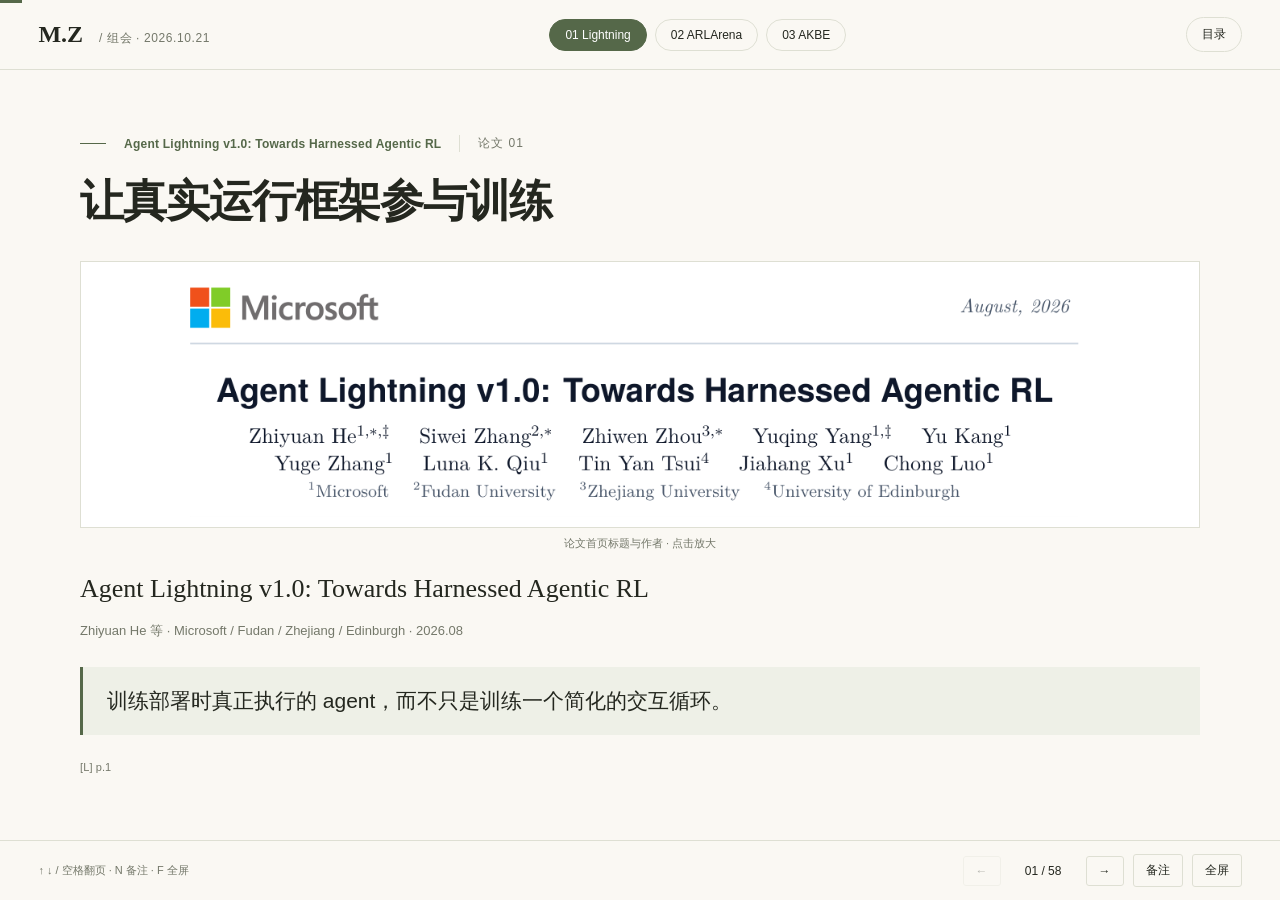
==== commit cb2d46fd: "Add files via upload" ====
--- a/组会/261021/index.html
+++ b/组会/261021/index.html
@@ -1,55 +1,58 @@
-<!doctype html><html lang="zh-CN"><head><meta charset="utf-8"><meta name="viewport" content="width=device-width, initial-scale=1"><meta name="theme-color" content="#faf8f3"><meta name="description" content="2026年10月21日组会：Agent Lightning v1.0、ARLArena / SAMPO、AKBE 论文分享。"><title>智能体强化学习论文分享 · 2026.10.21 · Minrui Zhang</title><link rel="icon" href="../../assets/favicon.svg"><link rel="stylesheet" href="deck.css"></head><body><div id="progress"></div><header class="chrome"><a class="brand" href="../../">M.Z <span>/ 组会 · 2026.10.21</span></a><nav aria-label="论文导航"><a href="#slide-1">01 Lightning</a><a href="#slide-19">02 ARLArena</a><a href="#slide-37">03 AKBE</a></nav><button id="indexButton" aria-label="打开页面目录">目录</button></header><main id="deck" tabindex="0"><section class="slide" id="slide-1" data-paper="Agent Lightning v1.0" aria-label="第 1 页：让真实运行框架参与训练"><div class="slide-inner"><div class="eyebrow"><span>Agent Lightning v1.0</span><span>论文 01</span></div><h1>让真实运行框架参与训练</h1><div class="content"><figure><button class="figure-button" aria-label="放大图片：论文首页标题与作者" data-image="assets/l-title.png"><img src="assets/l-title.png" alt="论文首页标题与作者"></button><figcaption>论文首页标题与作者 · 点击放大</figcaption></figure><p class="lead">Agent Lightning v1.0: Towards Harnessed Agentic RL</p><p class="subtitle">Zhiyuan He 等 · Microsoft / Fudan / Zhejiang / Edinburgh · 2026.08</p><p class="takeaway">训练部署时真正执行的 agent，而不只是训练一个简化的交互循环。</p></div><footer class="source">[L] p.1</footer><aside class="speaker-note" hidden><strong>讲者备注</strong><p>Harness 指管理上下文、工具执行、控制流与错误恢复的运行框架。这里讨论的是 v1.0，不是将早期 Agent Lightning 的算法贡献直接照搬。</p></aside></div></section>
-<section class="slide" id="slide-2" data-paper="Agent Lightning v1.0" aria-label="第 2 页：训练循环的控制权，发生了变化"><div class="slide-inner"><div class="eyebrow"><span>Agent Lightning v1.0</span><span>研究背景</span></div><h1>训练循环的控制权，发生了变化</h1><div class="content"><figure><button class="figure-button" data-image="assets/l-paradigm.png" aria-label="放大图片：Figure 2 · Traditional 与 Harnessed Agentic RL"><img src="assets/l-paradigm.png" alt="Figure 2 · Traditional 与 Harnessed Agentic RL"></button><figcaption>Figure 2 · Traditional 与 Harnessed Agentic RL · 点击放大</figcaption></figure><div class="cards"><article><span class="card-no">01</span><h3>传统范式</h3><p>trainer 组织动作与环境反馈，token 历史持续追加，通常一次 rollout 对应一条线性训练序列。</p></article><article><span class="card-no">02</span><h3>Harness 范式</h3><p>harness 独立构造每次 prompt，负责工具、压缩、子智能体与恢复；trainer 只观察 API 调用。</p></article></div></div><footer class="source">[L] pp.2–3, Fig.2, Eqs.1–6</footer><aside class="speaker-note" hidden><strong>讲者备注</strong><p>两种范式都可以用 POMDP 描述。后者的隐状态同时包括 harness 与环境；模型只能看到每次实际提交的 prompt。</p></aside></div></section>
-<section class="slide" id="slide-3" data-paper="Agent Lightning v1.0" aria-label="第 3 页：接上模型 API，就能正确训练吗？"><div class="slide-inner"><div class="eyebrow"><span>Agent Lightning v1.0</span><span>问题与核心</span></div><h1>接上模型 API，就能正确训练吗？</h1><div class="content"><div class="cards"><article><span class="card-no">01</span><h3>问题</h3><p>harness 掌控交互；训练器只看到一系列模型请求与回答。</p></article><article><span class="card-no">02</span><h3>难点</h3><p>一次任务会分支、压缩上下文，也可能被拆成多个训练样本。</p></article><article><span class="card-no">03</span><h3>核心</h3><p>保留真实采样条件，并以 rollout 作为优势与归一化的统计单位。</p></article></div><p class="takeaway">一次任务执行（rollout） ≠ 一条训练序列（sample）</p></div><footer class="source">[L] pp.2–3, §§1–2</footer><aside class="speaker-note" hidden><strong>讲者备注</strong><p>本页围绕标题所示问题展开讨论。</p></aside></div></section>
-<section class="slide" id="slide-4" data-paper="Agent Lightning v1.0" aria-label="第 4 页：四项挑战，贯穿一条训练链"><div class="slide-inner"><div class="eyebrow"><span>Agent Lightning v1.0</span><span>挑战地图</span></div><h1>四项挑战，贯穿一条训练链</h1><div class="content"><div class="flow"><span>模型调用 → 样本</span><b>→</b><span>奖励 → 优势</span><b>→</b><span>token 损失 → 权重</span><b>→</b><span>动态样本 → GPU</span></div><div class="cards"><article><span class="card-no">01</span><h3>01 / 02：数据与统计</h3><p>文本重分词可能破坏合并条件；同一任务切成多段会重复计入组内奖励统计。</p></article><article><span class="card-no">02</span><h3>03 / 04：目标与调度</h3><p>按 token、sample 或 rollout 平均会改变任务权重；动态样本还必须映射到固定并行后端。</p></article></div><p class="takeaway">同一个 rollout ID，要同时贯穿数据构造、统计归属与参数更新。</p></div><footer class="source">[L] §2.1–2.4</footer><aside class="speaker-note" hidden><strong>讲者备注</strong><p>本页围绕标题所示问题展开讨论。</p></aside></div></section>
-<section class="slide" id="slide-5" data-paper="Agent Lightning v1.0" aria-label="第 5 页：harness 管执行，trainer 管学习"><div class="slide-inner"><div class="eyebrow"><span>Agent Lightning v1.0</span><span>系统设计</span></div><h1>harness 管执行，trainer 管学习</h1><div class="content"><figure><button class="figure-button" aria-label="放大图片：Figure 1 · Agent Lightning v1.0 架构" data-image="assets/l-system.png"><img src="assets/l-system.png" alt="Figure 1 · Agent Lightning v1.0 架构"></button><figcaption>Figure 1 · Agent Lightning v1.0 架构 · 点击放大</figcaption></figure><div class="flow"><span>Trainer 发起任务</span><b>→</b><span>Controller 启动 harness</span><b>→</b><span>Gateway 记录调用</span><b>→</b><span>Adapter 构造样本</span></div><p class="takeaway">用 rollout ID 串起请求、奖励和日志；代理保存真实 token 与 log probability。</p></div><footer class="source">[L] p.1 Fig.1; pp.9–11 §3</footer><aside class="speaker-note" hidden><strong>讲者备注</strong><p>控制平面采用持久状态和事件记录；Controller 是尽力而为的最终一致性。动态打包可以改变数据位置，但不能改变统计归属；同一 rollout 的样本应处于同一次 optimizer update。</p></aside></div></section>
-<section class="slide" id="slide-6" data-paper="Agent Lightning v1.0" aria-label="第 6 页：三个组件，协调一次完整任务"><div class="slide-inner"><div class="eyebrow"><span>Agent Lightning v1.0</span><span>系统设计 · 组件</span></div><h1>三个组件，协调一次完整任务</h1><div class="content"><div class="table-wrap"><table><thead><tr><th>组件</th><th>输入与职责</th><th>向下游交付</th></tr></thead><tbody><tr><td>API Gateway</td><td>保存 rollout 状态与事件；代理模型 API</td><td>精确 token、log probability、调用与奖励记录</td></tr><tr><td>Rollout Controller</td><td>轮询期望状态，启动本地进程或 K8S Job</td><td>外部 harness 的执行状态与日志</td></tr><tr><td>Customized Trainer</td><td>注册模型与任务；等待完成并读取事件</td><td>Sample Adapter 构造样本，随后优化参数</td></tr></tbody></table></div><p class="takeaway">Gateway 是生命周期状态的事实来源；Controller 用 reconciliation loop 驱动执行。</p></div><footer class="source">[L] §3, Appendix A</footer><aside class="speaker-note" hidden><strong>讲者备注</strong><p>本地进程池与 Kubernetes 是可替换的执行后端。控制 API 幂等，执行控制采用尽力而为的最终一致性。</p></aside></div></section>
-<section class="slide" id="slide-7" data-paper="Agent Lightning v1.0" aria-label="第 7 页：同一组 GPU，交替服务采样与更新"><div class="slide-inner"><div class="eyebrow"><span>Agent Lightning v1.0</span><span>系统设计 · 运行</span></div><h1>同一组 GPU，交替服务采样与更新</h1><div class="content"><figure><button class="figure-button" data-image="assets/l-scheduling.png" aria-label="放大图片：Figure 6 · 同步、异步与同卡异步"><img src="assets/l-scheduling.png" alt="Figure 6 · 同步、异步与同卡异步"></button><figcaption>Figure 6 · 同步、异步与同卡异步 · 点击放大</figcaption></figure><div class="flow"><span>积累足量已完成 rollout</span><b>→</b><span>暂停接收新推理，排空在途请求</span><b>→</b><span>共享 GPU 更新权重</span><b>→</b><span>恢复请求与采样</span></div><p class="takeaway">不必等待整批最慢任务完成；harness 的下一次请求由 Gateway 暂停与恢复。</p></div><footer class="source">[L] §3.1, Fig.6</footer><aside class="speaker-note" hidden><strong>讲者备注</strong><p>同卡异步通过时间复用共享 GPU，不表示推理与更新在同一 GPU 上无条件同时执行。跨阶段长任务带来的策略版本仍需记录。约 2× 是论文配置下的结果。</p></aside></div></section>
-<section class="slide" id="slide-8" data-paper="Agent Lightning v1.0" aria-label="第 8 页：文本相同，不代表 token 相同"><div class="slide-inner"><div class="eyebrow"><span>Agent Lightning v1.0</span><span>关键细节 01</span></div><h1>文本相同，不代表 token 相同</h1><div class="content"><figure><button class="figure-button" aria-label="放大图片：Figure 3 · 重新分词改变 token 边界" data-image="assets/l-token.png"><img src="assets/l-token.png" alt="Figure 3 · 重新分词改变 token 边界"></button><figcaption>Figure 3 · 重新分词改变 token 边界 · 点击放大</figcaption></figure><div class="cards"><article><span class="card-no">01</span><h3>风险</h3><p>把下一次提示强行换成旧 token，会改变真实采样条件。</p></article><article><span class="card-no">02</span><h3>处理</h3><p>只在精确 token 前缀匹配时合并；不匹配就开启新样本。</p></article></div><p class="takeaway">合并率不是目标：先保证条件正确，再复用计算。</p></div><footer class="source">[L] pp.3–6 §2.1, Fig.3</footer><aside class="speaker-note" hidden><strong>讲者备注</strong><p>论文称条件不一致为 off-policy stitching；它不同于普通的行为策略落后于当前策略。独立训练保留真实条件，但会重复计算共享前缀。</p></aside></div></section>
-<section class="slide" id="slide-9" data-paper="Agent Lightning v1.0" aria-label="第 9 页：为什么重新分词会改变训练条件？"><div class="slide-inner"><div class="eyebrow"><span>Agent Lightning v1.0</span><span>挑战 01 · 成因与边界</span></div><h1>为什么重新分词会改变训练条件？</h1><div class="content"><div class="cards"><article><span class="card-no">01</span><h3>模板并非可拼接</h3><p>对完整对话重新套 chat template，可能增删分隔符或历史 &lt;think&gt; 标记。</p></article><article><span class="card-no">02</span><h3>Decode → Tokenize 漂移</h3><p>同一 having 可由 h + aving 或 hav + ing 组成；文本一致并不保证 token ID 一致。</p></article><article><span class="card-no">03</span><h3>输出后处理</h3><p>工具协议可能修复、规范化并重新序列化 JSON，使下一次上下文连文本都发生变化。</p></article></div><div class="formula compact">(pᵢ, aᵢ) ⪯ pᵢ₊₁ <span class="eq-note">仅当精确 token 前缀成立，才安全合并</span></div><p class="takeaway">强换成缓存 token 会改变下一条动作的条件，形成 off-policy stitching。</p></div><footer class="source">[L] §2.1, Eqs.9–14</footer><aside class="speaker-note" hidden><strong>讲者备注</strong><p>独立训练每次调用保证其采样条件，但重复计算前缀。论文选择保守合并；这里的偏差来自条件拼接，不只是策略参数陈旧。</p></aside></div></section>
-<section class="slide" id="slide-10" data-paper="Agent Lightning v1.0" aria-label="第 10 页：拆成几段，不该改变优势基线"><div class="slide-inner"><div class="eyebrow"><span>Agent Lightning v1.0</span><span>关键细节 02</span></div><h1>拆成几段，不该改变优势基线</h1><div class="content"><div class="split-demo"><article><h3>成功 rollout · reward = 1</h3><div class="segments"><span>sample 1</span><span>sample 2</span><span>sample 3</span></div></article><article><h3>失败 rollout · reward = 0</h3><div class="segments muted-segment"><span>sample 4</span></div></article></div><div class="cards"><article><span class="card-no">01</span><h3>按 sample 统计</h3><p>奖励均值变成 (1+1+1+0) / 4 = <strong>0.75</strong>。</p></article><article><span class="card-no">02</span><h3>按 rollout 统计</h3><p>奖励均值为 (1+0) / 2 = <strong>0.50</strong>，再关联到各样本。</p></article></div></div><footer class="source">[L] p.7 §2.2, Fig.4</footer><aside class="speaker-note" hidden><strong>讲者备注</strong><p>这里展示均值偏移，不把 mean-centered reward 当作完整 GRPO 标准化优势公式。先计算 rollout 层组统计，避免样本构造改变基线；分支之间如何做信用分配仍未解决。</p></aside></div></section>
-<section class="slide" id="slide-11" data-paper="Agent Lightning v1.0" aria-label="第 11 页：优势在 rollout 层计算，再广播给样本"><div class="slide-inner"><div class="eyebrow"><span>Agent Lightning v1.0</span><span>挑战 02 · 处理方法</span></div><h1>优势在 rollout 层计算，再广播给样本</h1><div class="content"><figure><button class="figure-button" data-image="assets/l-advantage.png" aria-label="放大图片：Figure 4 · 一个 rollout 可以展开成多个样本"><img src="assets/l-advantage.png" alt="Figure 4 · 一个 rollout 可以展开成多个样本"></button><figcaption>Figure 4 · 一个 rollout 可以展开成多个样本 · 点击放大</figcaption></figure><div class="formula compact">Aρ = (Rρ − μg) / (σg + ε)</div><div class="flow"><span>同题多次 rollout</span><b>→</b><span>每次奖励只统计一次</span><b>→</b><span>计算组内 μg、σg</span><b>→</b><span>各 sample 继承 Aρ</span></div><p class="takeaway">避免“切得越多，越影响基线”；它还没有解决分支之间的细粒度信用分配。</p></div><footer class="source">[L] §2.2, Fig.4 · 公式为组相对优势的记号化说明</footer><aside class="speaker-note" hidden><strong>讲者备注</strong><p>g 为同一 prompt 的 rollout 组；ε 是数值稳定项。所有样本继承同一 rollout 优势是本文设计选择。</p></aside></div></section>
-<section class="slide" id="slide-12" data-paper="Agent Lightning v1.0" aria-label="第 12 页：损失平均方式，会改变任务权重"><div class="slide-inner"><div class="eyebrow"><span>Agent Lightning v1.0</span><span>关键细节 03</span></div><h1>损失平均方式，会改变任务权重</h1><div class="content"><div class="table-wrap"><table><thead><tr><th>归一化单位</th><th>rollout A</th><th>rollout B</th><th>rollout C</th></tr></thead><tbody><tr><td>全部 token</td><td>150 / 280</td><td>90 / 280</td><td>40 / 280</td></tr><tr><td>每条 sample</td><td>2 / 6</td><td>3 / 6</td><td>1 / 6</td></tr><tr><td>每次 rollout</td><td><strong>1 / 3</strong></td><td><strong>1 / 3</strong></td><td><strong>1 / 3</strong></td></tr></tbody></table></div><p class="takeaway">论文采用：rollout 内按生成 token 平均，再跨 rollout 平均。</p><p class="small">同一批数据：A / B / C 分别有 2 / 3 / 1 个样本，生成长度为 150 / 90 / 40。</p></div><footer class="source">[L] pp.7–9 §2.3, Fig.5</footer><aside class="speaker-note" hidden><strong>讲者备注</strong><p>仅优化模型生成 token，不训练环境观察。token 等权会让长 rollout 更重；sample 等权会让切分更多的任务更重。</p></aside></div></section>
-<section class="slide" id="slide-13" data-paper="Agent Lightning v1.0" aria-label="第 13 页：先在任务内部平均，再在任务之间平均"><div class="slide-inner"><div class="eyebrow"><span>Agent Lightning v1.0</span><span>挑战 03 · 目标公式</span></div><h1>先在任务内部平均，再在任务之间平均</h1><div class="content"><figure><button class="figure-button" data-image="assets/l-normalization.png" aria-label="放大图片：Figure 5 · 不同切分数量与生成长度"><img src="assets/l-normalization.png" alt="Figure 5 · 不同切分数量与生成长度"></button><figcaption>Figure 5 · 不同切分数量与生成长度 · 点击放大</figcaption></figure><div class="formula compact">L = (1 / |B|) Σρ [ (1 / Tρ) Σⱼ Σₜ mρⱼₜ ℓρⱼₜ ]</div><div class="cards"><article><span class="card-no">01</span><h3>Tρ 统计什么？</h3><p>该 rollout 所有样本中参与优化的生成 token 数；prompt 与环境观察不参与动作损失。</p></article><article><span class="card-no">02</span><h3>改变切分不改变权重</h3><p>同一任务从一段拆成三段，仍只占一个 rollout 的平均权重；长短任务也保持任务等权。</p></article></div></div><footer class="source">[L] §2.3, Eqs.15–16, Fig.5 · 公式为等价记号</footer><aside class="speaker-note" hidden><strong>讲者备注</strong><p>B 是 rollout batch，m 是生成 token mask。此目标是论文选择，不是任何任务都必须使用的唯一归一化。</p></aside></div></section>
-<section class="slide" id="slide-14" data-paper="Agent Lightning v1.0" aria-label="第 14 页：样本数未知，GPU 并行配置却固定"><div class="slide-inner"><div class="eyebrow"><span>Agent Lightning v1.0</span><span>挑战 04 · 问题</span></div><h1>样本数未知，GPU 并行配置却固定</h1><div class="content"><div class="flow"><span>固定数量的任务</span><b>→</b><span>harness 完成执行</span><b>→</b><span>才知道 sample 数和长度</span><b>→</b><span>分配至固定 GPU workers</span></div><div class="cards"><article><span class="card-no">01</span><h3>工作量难预估</h3><p>压缩与子智能体会改变样本数；相同 rollout 数不能保证相同 token 量或显存需求。</p></article><article><span class="card-no">02</span><h3>更新边界不能随意切</h3><p>若同一 rollout 的不同片段进入两次 optimizer update，它们会在不同策略参数下被评估。</p></article></div><p class="takeaway">调度既要均衡 token 工作量，也要保留 rollout 的统计与更新边界。</p></div><footer class="source">[L] §2.4, Eq.17</footer><aside class="speaker-note" hidden><strong>讲者备注</strong><p>本页围绕标题所示问题展开讨论。</p></aside></div></section>
-<section class="slide" id="slide-15" data-paper="Agent Lightning v1.0" aria-label="第 15 页：物理打包可以变，统计归属不能变"><div class="slide-inner"><div class="eyebrow"><span>Agent Lightning v1.0</span><span>挑战 04 · 约束</span></div><h1>物理打包可以变，统计归属不能变</h1><div class="content"><div class="formula compact">Sρ,ⱼ → (sample, rollout_id = ρ, prompt_group_id = gρ)</div><div class="table-wrap"><table><thead><tr><th>调度环节</th><th>必须保留的语义</th></tr></thead><tbody><tr><td>Flatten / packing</td><td>展平后仍能追溯所属 rollout 与 prompt group</td></tr><tr><td>Data parallel / micro-batch</td><td>按 token 负载分配；保持正确的 rollout 权重</td></tr><tr><td>Optimizer update</td><td>一个 rollout 的全部样本进入同一次参数更新</td></tr></tbody></table></div><p class="takeaway">同一次 update 可以有多个 micro-batch；micro-batch 与 optimizer update 不是一回事。</p></div><footer class="source">[L] §2.4, Eq.17</footer><aside class="speaker-note" hidden><strong>讲者备注</strong><p>这里归纳论文对训练后端的要求，不声称本文提出了全新的最优负载均衡算法。</p></aside></div></section>
-<section class="slide" id="slide-16" data-paper="Agent Lightning v1.0" aria-label="第 16 页：三类 agent 均观察到提升"><div class="slide-inner"><div class="eyebrow"><span>Agent Lightning v1.0</span><span>实验效果</span></div><h1>三类 agent 均观察到提升</h1><div class="content"><div class="table-wrap"><table><thead><tr><th>设置</th><th>训练前</th><th>训练后</th><th>变化</th></tr></thead><tbody><tr><td>搜索 · Llama 3.2 3B</td><td>25.1%</td><td>41.7%</td><td>+16.6 pp</td></tr><tr><td>通用指令 · Qwen3 4B</td><td>51.9%</td><td>70.2%</td><td>+18.3 pp</td></tr><tr><td>代码 · Qwen3.5 9B</td><td>41.8%</td><td><strong>56.4%</strong></td><td><strong>+14.6 pp</strong></td></tr></tbody></table></div><p class="takeaway">代码任务：约 6K 训练样本，评测为 SWE-bench Verified。</p><p class="small">前两行分别为 QA 平均验证奖励、通用指令验证奖励；三行不是同一评测集。pp = 百分点。</p></div><footer class="source">[L] pp.11–14 §4</footer><aside class="speaker-note" hidden><strong>讲者备注</strong><p>搜索验证为六个 QA 数据集各 50 条；代码使用 mini-SWE-agent 与筛选后的 SWE-smith。论文还报告同卡异步设置约 2× 端到端加速，属于特定配置结果。</p></aside></div></section>
-<section class="slide" id="slide-17" data-paper="Agent Lightning v1.0" aria-label="第 17 页：只改优势，还不够"><div class="slide-inner"><div class="eyebrow"><span>Agent Lightning v1.0</span><span>消融与边界</span></div><h1>只改优势，还不够</h1><div class="content"><figure><button class="figure-button" aria-label="放大图片：Figure 9 · 优势与归一化的消融曲线" data-image="assets/l-ablation.png"><img src="assets/l-ablation.png" alt="Figure 9 · 优势与归一化的消融曲线"></button><figcaption>Figure 9 · 优势与归一化的消融曲线 · 点击放大</figcaption></figure><div class="metrics"><article><span>sample 优势</span><strong>35.0%</strong></article><article><span>rollout 优势</span><strong>33.1%</strong></article><article><span>再加 rollout 归一化</span><strong>38.2%</strong></article></div><p class="small">最高观测内部验证奖励；不是上一页 SWE-bench Verified 的 56.4%。</p></div><footer class="source">[L] pp.13–14 §4.3.3, Fig.9</footer><aside class="speaker-note" hidden><strong>讲者备注</strong><p>平均仅 36% rollout 最终保持一个样本，每个 rollout 平均 2.41 个样本。优势修正与权重归一化需要一起考察。</p></aside></div></section>
-<section class="slide" id="slide-18" data-paper="Agent Lightning v1.0" aria-label="第 18 页：先验证数据语义，再比较算法"><div class="slide-inner"><div class="eyebrow"><span>Agent Lightning v1.0</span><span>研究启发</span></div><h1>先验证数据语义，再比较算法</h1><div class="content"><div class="cards"><article><span class="card-no">01</span><h3>值得记录</h3><p>rollout → sample 映射、真实 token、策略版本、失败轨迹长度。</p></article><article><span class="card-no">02</span><h3>可做实验</h3><p>控制奖励与模型，只改变切分与统计方式，检查任务权重是否漂移。</p></article><article><span class="card-no">03</span><h3>仍待解决</h3><p>终局奖励怎样分配给子任务和分支？上下文压缩怎样影响信用分配？</p></article></div><p class="takeaway">我们的启发：把样本构造与归一化写进实验配置。</p></div><footer class="source">[L] §2, §4, §5 · 本页实验建议为分享者分析</footer><aside class="speaker-note" hidden><strong>讲者备注</strong><p>本页围绕标题所示问题展开讨论。</p></aside></div></section>
-<section class="slide" id="slide-19" data-paper="ARLArena / SAMPO" aria-label="第 19 页：多轮强化学习为何会突然崩溃？"><div class="slide-inner"><div class="eyebrow"><span>ARLArena / SAMPO</span><span>论文 02</span></div><h1>多轮强化学习为何会突然崩溃？</h1><div class="content"><figure><button class="figure-button" aria-label="放大图片：论文首页标题与作者" data-image="assets/a-title.png"><img src="assets/a-title.png" alt="论文首页标题与作者"></button><figcaption>论文首页标题与作者 · 点击放大</figcaption></figure><p class="lead">ARLArena: A Unified Framework for Stable Agentic Reinforcement Learning</p><p class="subtitle">Xiaoxuan Wang 等 · UCLA / UW–Madison · 所提供版本：2026.07</p><p class="takeaway">先建立可控实验平台，再定位不稳定来源，最后组合 SAMPO。</p></div><footer class="source">[A] p.1, arXiv:2602.21534v3</footer><aside class="speaker-note" hidden><strong>讲者备注</strong><p>本页围绕标题所示问题展开讨论。</p></aside></div></section>
-<section class="slide" id="slide-20" data-paper="ARLArena / SAMPO" aria-label="第 20 页：前期涨分，不等于能持续训练"><div class="slide-inner"><div class="eyebrow"><span>ARLArena / SAMPO</span><span>问题与核心</span></div><h1>前期涨分，不等于能持续训练</h1><div class="content"><figure><button class="figure-button" aria-label="放大图片：Figure 1 · ALFWorld 与 Sokoban 的训练曲线" data-image="assets/a-collapse.png"><img src="assets/a-collapse.png" alt="Figure 1 · ALFWorld 与 Sokoban 的训练曲线"></button><figcaption>Figure 1 · ALFWorld 与 Sokoban 的训练曲线 · 点击放大</figcaption></figure><div class="cards"><article><span class="card-no">01</span><h3>问题</h3><p>早期动作偏离，会改变后续状态；退化轨迹又进入下一轮更新。</p></article><article><span class="card-no">02</span><h3>核心</h3><p>拆开策略梯度的设计因素，判断哪些更新导致长期失稳。</p></article></div></div><footer class="source">[A] pp.1–2, Fig.1</footer><aside class="speaker-note" hidden><strong>讲者备注</strong><p>曲线是论文特定模型、任务和超参数下的结果，不能推断某方法在所有设置都必然崩溃。</p></aside></div></section>
-<section class="slide" id="slide-21" data-paper="ARLArena / SAMPO" aria-label="第 21 页：先清理训练配方，再诊断算法"><div class="slide-inner"><div class="eyebrow"><span>ARLArena / SAMPO</span><span>实验前提</span></div><h1>先清理训练配方，再诊断算法</h1><div class="content"><div class="flow"><span>BC 冷启动</span><b>→</b><span>格式处罚</span><b>→</b><span>参考 KL 正则</span><b>→</b><span>逐方法调参</span></div><div class="cards"><article><span class="card-no">01</span><h3>交互任务</h3><p>ALFWorld、WebShop、Sokoban。</p></article><article><span class="card-no">02</span><h3>工具推理</h3><p>TIR Math；数学任务配置与交互任务不同。</p></article><article><span class="card-no">03</span><h3>评价重点</h3><p>成功率之外，跟踪后期方差、合法格式率和更新动态。</p></article></div></div><footer class="source">[A] pp.4–5 §3; Appendix B</footer><aside class="speaker-note" hidden><strong>讲者备注</strong><p>主体多为 4B 设置，另有 ALFWorld 8B 扩展。非数学任务使用 SFT/BC 冷启动，数学从 base 开始且参考 KL 系数为 0；Sokoban 具体 backbone 以附录 Table 6 为准。</p></aside></div></section>
-<section class="slide" id="slide-22" data-paper="ARLArena / SAMPO" aria-label="第 22 页：四个维度，四个具体问题"><div class="slide-inner"><div class="eyebrow"><span>ARLArena / SAMPO</span><span>诊断框架</span></div><h1>四个维度，四个具体问题</h1><div class="content"><div class="cards four"><article><span class="card-no">01</span><h3>损失聚合</h3><p>长短序列各占多大权重？</p><small>Token mean / Sequence mean</small></article><article><span class="card-no">02</span><h3>IS 与裁剪</h3><p>旧策略数据允许多大更新？</p><small>GRPO / SAPO / CISPO / GSPO</small></article><article><span class="card-no">03</span><h3>过滤与重采样</h3><p>组内还有相对学习信号吗？</p><small>Dynamic sampling</small></article><article><span class="card-no">04</span><h3>优势设计</h3><p>终局回报能否区分步骤贡献？</p><small>GiGPO / EMPG</small></article></div></div><footer class="source">[A] pp.2–4 §2, Table 1</footer><aside class="speaker-note" hidden><strong>讲者备注</strong><p>ST 改变长短样本权重；SAPO 平滑缩放 token 比率；CISPO 裁剪并停止 IS 权重梯度；GSPO 使用长度归一序列比率；GiGPO 组合 episode 与 step 优势；EMPG 以熵重塑信号。</p></aside></div></section>
-<section class="slide" id="slide-23" data-paper="ARLArena / SAMPO" aria-label="第 23 页：这些方法，各自在改什么？"><div class="slide-inner"><div class="eyebrow"><span>ARLArena / SAMPO</span><span>训练策略对照</span></div><h1>这些方法，各自在改什么？</h1><div class="content"><div class="table-wrap"><table><thead><tr><th>策略</th><th>相对基础 GRPO 的主要变化</th><th>需要观察</th></tr></thead><tbody><tr><td>GRPO-ST</td><td>每段先按 token 平均，再对段平均</td><td>短长段的相对权重</td></tr><tr><td>SAPO / CISPO</td><td>软裁剪 / 截断 IS 权重并 stop-gradient</td><td>越界负优势样本是否仍贡献更新</td></tr><tr><td>GSPO</td><td>以长度归一的序列比率控制更新</td><td>整段策略偏离</td></tr><tr><td>DAPO</td><td>动态过滤与重采样，非对称裁剪</td><td>有效组比例及额外采样成本</td></tr><tr><td>GiGPO / EMPG</td><td>全局加局部优势 / 熵调节优势</td><td>步骤信用与不确定性</td></tr></tbody></table></div></div><footer class="source">[A] Table 1, Appendix A</footer><aside class="speaker-note" hidden><strong>讲者备注</strong><p>此表是设计维度对照，不表示论文中的组合实验只更改表内单一超参数。</p></aside></div></section>
-<section class="slide" id="slide-24" data-paper="ARLArena / SAMPO" aria-label="第 24 页：权重如何分配？哪些组还有学习信号？"><div class="slide-inner"><div class="eyebrow"><span>ARLArena / SAMPO</span><span>研究维度 · 聚合与过滤</span></div><h1>权重如何分配？哪些组还有学习信号？</h1><div class="content"><div class="formula compact">Lseq = (1/N) Σᵢ (1/Tᵢ) Σₜ ℓᵢₜ<br>Ltoken = Σᵢ Σₜ ℓᵢₜ / Σᵢ Tᵢ</div><div class="cards"><article><span class="card-no">01</span><h3>聚合：短段与长段</h3><p>这里 i 是分解后的单轮生成序列。sequence mean 令每段等权；token mean 令所有有效 token 等权。</p></article><article><span class="card-no">02</span><h3>过滤：组内相对差异</h3><p>同题 G 条 rollout 若终局奖励全相同，组相对优势可能退化。动态采样优先保留有成败差异的组。</p></article></div><p class="takeaway">与 Lightning 的 rollout 等权目标不同：先明确 i 对应什么统计单位。</p></div><footer class="source">[A] §2.2, Eqs.4–7; [L] §2.3</footer><aside class="speaker-note" hidden><strong>讲者备注</strong><p>SAMPO 采用 token mean。全失败组仍可能有格式惩罚差异，不应把任何失败数据都等同于无学习信号。</p></aside></div></section>
-<section class="slide" id="slide-25" data-paper="ARLArena / SAMPO" aria-label="第 25 页：更新幅度与步骤贡献，分别如何刻画？"><div class="slide-inner"><div class="eyebrow"><span>ARLArena / SAMPO</span><span>研究维度 · 比率与优势</span></div><h1>更新幅度与步骤贡献，分别如何刻画？</h1><div class="content"><div class="formula compact">wᵢₜ = πθ(yᵢₜ | hᵢₜ) / πold(yᵢₜ | hᵢₜ)<br>A′ᵢ,ₖ = Aᵢ + ω Astep(ŷᵢ,ₖ)</div><div class="cards"><article><span class="card-no">01</span><h3>IS 比率</h3><p>描述当前策略相对采样策略的概率变化；裁剪用于限制不可信的大幅更新。</p></article><article><span class="card-no">02</span><h3>优势</h3><p>Aᵢ 比较整条任务回报；局部项比较相同前置状态下的动作，为步骤提供额外区分。</p></article></div><p class="takeaway">同一个失败任务中，也可能有值得保留的好步骤。</p></div><footer class="source">[A] §2.2, Table 1, Appendix A.2–A.3</footer><aside class="speaker-note" hidden><strong>讲者备注</strong><p>h 表示生成该 token 时的真实上下文。局部优势来自可比较状态的分组，不是增加人工步骤标签。</p></aside></div></section>
-<section class="slide" id="slide-26" data-paper="ARLArena / SAMPO" aria-label="第 26 页：崩溃前，哪些信号一起变化？"><div class="slide-inner"><div class="eyebrow"><span>ARLArena / SAMPO</span><span>关键发现 01</span></div><h1>崩溃前，哪些信号一起变化？</h1><div class="content"><figure><button class="figure-button" aria-label="放大图片：Figure 2 · 成功率、两类 KL、梯度范数与格式有效率" data-image="assets/a-dynamics.png"><img src="assets/a-dynamics.png" alt="Figure 2 · 成功率、两类 KL、梯度范数与格式有效率"></button><figcaption>Figure 2 · 成功率、两类 KL、梯度范数与格式有效率 · 点击放大</figcaption></figure><div class="flow"><span>负优势 + 低 IS 比率</span><b>→</b><span>KL / 梯度异常</span><b>→</b><span>格式有效率下降</span><b>→</b><span>成功率崩溃</span></div><p class="takeaway">在这些实验中，偏离过大的负样本是重要的失稳来源。</p></div><footer class="source">[A] pp.5–7, Figs.2–3</footer><aside class="speaker-note" hidden><strong>讲者备注</strong><p>图中 off-policy KL 比较当前策略与行为策略；KL loss 比较当前策略与参考策略。二者不应混称。该诊断不证明所有训练崩溃都由同一原因引起。</p></aside></div></section>
-<section class="slide" id="slide-27" data-paper="ARLArena / SAMPO" aria-label="第 27 页：限制不可信更新，比一味放宽更有效"><div class="slide-inner"><div class="eyebrow"><span>ARLArena / SAMPO</span><span>关键发现 02</span></div><h1>限制不可信更新，比一味放宽更有效</h1><div class="content"><div class="cards"><article><span class="card-no">01</span><h3>序列级裁剪</h3><p>用长度归一的序列概率比，控制整段生成的更新。</p></article><article><span class="card-no">02</span><h3>序列 mask</h3><p>过滤负优势且比率过低的序列，而非删除所有失败样本。</p></article></div><div class="table-wrap"><table><thead><tr><th>ALFWorld 成功率</th><th>原设置</th><th>加入 sequence mask</th></tr></thead><tbody><tr><td>SAPO</td><td>25.16%</td><td>76.92%</td></tr><tr><td>CISPO</td><td>54.42%</td><td>78.88%</td></tr></tbody></table></div></div><footer class="source">[A] §4.2, Table 4; Appendix A.2</footer><aside class="speaker-note" hidden><strong>讲者备注</strong><p>这里的 mask 实验用于诊断 tolerant clipping 的问题，不把 sequence mask 额外说成 SAMPO 的第四个核心组件。单纯增加 KL 或扩大 mini-batch 在论文测试中不及针对性处理。</p></aside></div></section>
-<section class="slide" id="slide-28" data-paper="ARLArena / SAMPO" aria-label="第 28 页：细粒度优势与过滤，需要一起看"><div class="slide-inner"><div class="eyebrow"><span>ARLArena / SAMPO</span><span>关键发现 03</span></div><h1>细粒度优势与过滤，需要一起看</h1><div class="content"><div class="cards"><article><span class="card-no">01</span><h3>全局 + 局部</h3><p>终局回报提供整体方向；相同状态下的动作比较补充步骤信号。</p></article><article><span class="card-no">02</span><h3>动态过滤</h3><p>奖励完全相同的组可能没有相对梯度，但失败样本仍可能有格式信号。</p></article><article><span class="card-no">03</span><h3>组合有条件</h3><p>状态必须可比较；过滤本身并不保证收益。</p></article></div><p class="takeaway">GiGPO 的局部优势依赖状态分组，不能直接照搬到任意工具环境。</p></div><footer class="source">[A] §§4.3–4.4; Appendix A.3</footer><aside class="speaker-note" hidden><strong>讲者备注</strong><p>Table 3 中 DAPO-GRPO 的 Avg 低于 GRPO；DAPO-GiGPO 在前三任务口径优于 GiGPO。不同环境的优势收益不同，不能解释为处处提升。</p></aside></div></section>
-<section class="slide" id="slide-29" data-paper="ARLArena / SAMPO" aria-label="第 29 页：SAMPO：组合三项设计"><div class="slide-inner"><div class="eyebrow"><span>ARLArena / SAMPO</span><span>方法汇总</span></div><h1>SAMPO：组合三项设计</h1><div class="content"><div class="recipe"><article><span>1</span><h3>动态过滤</h3><p>提高有效学习信号比例</p></article><b>+</b><article><span>2</span><h3>全局 + 局部优势</h3><p>兼顾任务结果与步骤贡献</p></article><b>+</b><article><span>3</span><h3>序列级裁剪</h3><p>限制策略偏移</p></article></div><p class="takeaway">在标准化训练配方上，使用 token mean 聚合。</p><p class="small">SAMPO = Stable Agentic Multi-turn Policy Optimization</p></div><footer class="source">[A] pp.8–9 §5, Eq.8</footer><aside class="speaker-note" hidden><strong>讲者备注</strong><p>这是经过诊断的组合设计，不是引入新的奖励模型。各组件有交互，复现应同时做独立与联合消融。</p></aside></div></section>
-<section class="slide" id="slide-30" data-paper="ARLArena / SAMPO" aria-label="第 30 页：从同题多轨迹，到一次参数更新"><div class="slide-inner"><div class="eyebrow"><span>ARLArena / SAMPO</span><span>SAMPO · 数据流</span></div><h1>从同题多轨迹，到一次参数更新</h1><div class="content"><div class="flow"><span>πold 与环境多轮交互</span><b>→</b><span>任务与格式回报</span><b>→</b><span>过滤退化组并补采样</span></div><div class="flow"><span>episode + state-group 优势</span><b>→</b><span>拆成单轮序列</span><b>→</b><span>序列比率裁剪 + token mean</span></div><div class="cards"><article><span class="card-no">01</span><h3>训练基础</h3><p>BC 冷启动、格式约束与参考 KL 构成实验配方；这些条件先于策略组件比较。</p></article><article><span class="card-no">02</span><h3>组合的原因</h3><p>过滤处理信号不足，局部优势处理信用粗糙，序列裁剪处理策略偏离。三者作用位置不同。</p></article></div></div><footer class="source">[A] §§3, 5, Eq.8 · 流程为依据原文重绘</footer><aside class="speaker-note" hidden><strong>讲者备注</strong><p>SAMPO 是优化算法组合，不是另一个 agent 执行系统。图中“拆分”是逻辑说明，具体实现可先构造单轮数据再计算字段。</p></aside></div></section>
-<section class="slide" id="slide-31" data-paper="ARLArena / SAMPO" aria-label="第 31 页：过滤退化组，并补充有效交互"><div class="slide-inner"><div class="eyebrow"><span>ARLArena / SAMPO</span><span>SAMPO · 组件 1</span></div><h1>过滤退化组，并补充有效交互</h1><div class="content"><div class="formula compact">0 &lt; #{成功 rollout} &lt; G</div><div class="table-wrap"><table><thead><tr><th>同题 4 条轨迹示例</th><th>相对终局奖励信号</th><th>动态采样处理</th></tr></thead><tbody><tr><td>[1, 1, 1, 1]</td><td>全部成功，无法区分</td><td>过滤并尝试补采样</td></tr><tr><td>[0, 0, 0, 0]</td><td>全部失败，终局优势退化</td><td>过滤并尝试补采样</td></tr><tr><td>[1, 0, 1, 0]</td><td>成功与失败可形成对比</td><td>保留学习</td></tr></tbody></table></div><p class="takeaway">有限次重试控制采样预算；过滤规则还需与格式奖励、局部优势一起考察。</p></div><footer class="source">[A] Eqs.7–8, §4.3, Appendix B · 二元回报示例为讲解构造</footer><aside class="speaker-note" hidden><strong>讲者备注</strong><p>表格展示仅有二元终局奖励时的直觉。实际数据还有格式信号，论文也发现全局优势与局部优势下的过滤收益不同。</p></aside></div></section>
-<section class="slide" id="slide-32" data-paper="ARLArena / SAMPO" aria-label="第 32 页：同一状态下，比较不同动作的后果"><div class="slide-inner"><div class="eyebrow"><span>ARLArena / SAMPO</span><span>SAMPO · 组件 2</span></div><h1>同一状态下，比较不同动作的后果</h1><div class="content"><div class="formula compact">A′ᵢ,ₖ = Aepisode,ᵢ + ω Astep(ŷᵢ,ₖ)</div><div class="flow"><span>找到相同前置环境状态</span><b>→</b><span>聚合该状态后的动作</span><b>→</b><span>比较后续回报</span><b>→</b><span>生成局部相对优势</span></div><div class="cards"><article><span class="card-no">01</span><h3>全局信号</h3><p>完整任务是否成功，提供整个 episode 的方向；同一条轨迹的步骤共享这个基准。</p></article><article><span class="card-no">02</span><h3>局部信号</h3><p>在同一状态中比较“打开柜门”与“离开房间”等动作，增强中间步骤的信用区分。</p></article></div><p class="takeaway">局部比较需要可靠的状态分组；任意文本相似并不等于相同决策状态。</p></div><footer class="source">[A] §5.2, Appendix A.3 · 柜门情境为示意</footer><aside class="speaker-note" hidden><strong>讲者备注</strong><p>ω 控制局部优势强度。局部信号来自 GiGPO 的 state grouping；不是对每个工具调用单独训练奖励模型。</p></aside></div></section>
-<section class="slide" id="slide-33" data-paper="ARLArena / SAMPO" aria-label="第 33 页：用整段几何平均比率，限制策略偏离"><div class="slide-inner"><div class="eyebrow"><span>ARLArena / SAMPO</span><span>SAMPO · 组件 3</span></div><h1>用整段几何平均比率，限制策略偏离</h1><div class="content"><div class="formula compact">sᵢ(θ) = exp[ (1/Tᵢ) Σₜ log wᵢₜ ]</div><div class="formula compact">ℓᵢₜ = min(sᵢ A′ᵢ, clip(sᵢ, 1−ε, 1+ε) A′ᵢ)</div><div class="cards"><article><span class="card-no">01</span><h3>长度归一</h3><p>使用平均 log-ratio 再取指数，避免直接连乘概率比随长度急剧变化。</p></article><article><span class="card-no">02</span><h3>序列层约束</h3><p>同一轮生成共享序列比率，控制整段更新；最终仍以 token mean 聚合生成位置。</p></article></div><p class="takeaway">它聚合了 token 偏离，并不保证每个 token 的比率都在裁剪区间内。</p></div><footer class="source">[A] §5.2, Eq.8</footer><aside class="speaker-note" hidden><strong>讲者备注</strong><p>序列指分解后的单轮生成，不是整个多轮 episode。此处使用最大化 surrogate 的符号；最小化实现需取负号并加入配方中的正则项。</p></aside></div></section>
-<section class="slide" id="slide-34" data-paper="ARLArena / SAMPO" aria-label="第 34 页：三个组件，在一个目标中相遇"><div class="slide-inner"><div class="eyebrow"><span>ARLArena / SAMPO</span><span>SAMPO · 完整目标</span></div><h1>三个组件，在一个目标中相遇</h1><div class="content"><div class="formula compact">J = [Σᵢ Σₜ min(sᵢ A′ᵢ, clip(sᵢ,1±ε) A′ᵢ)] / Σᵢ Tᵢ</div><div class="table-wrap"><table><thead><tr><th>公式位置</th><th>对应设计</th><th>控制的问题</th></tr></thead><tbody><tr><td>训练组的保留条件</td><td>动态过滤 / 重采样</td><td>组内优势退化</td></tr><tr><td>A′ = Aepisode + ω Astep</td><td>全局 + 局部优势</td><td>终局回报难以区分步骤</td></tr><tr><td>sᵢ 与 clip(sᵢ)</td><td>序列级比率裁剪</td><td>过度偏离采样策略</td></tr><tr><td>分母 Σᵢ Tᵢ</td><td>token mean</td><td>明确损失聚合单位</td></tr></tbody></table></div></div><footer class="source">[A] §5.2, Eq.8</footer><aside class="speaker-note" hidden><strong>讲者备注</strong><p>展示策略 surrogate，不将辅助参考 KL 吸收进这条式子。sequence mask 是诊断性干预，不额外列为 SAMPO 第四个核心组件。</p></aside></div></section>
-<section class="slide" id="slide-35" data-paper="ARLArena / SAMPO" aria-label="第 35 页：三个交互任务，成功率均提升"><div class="slide-inner"><div class="eyebrow"><span>ARLArena / SAMPO</span><span>实验效果</span></div><h1>三个交互任务，成功率均提升</h1><div class="content"><div class="table-wrap"><table><thead><tr><th>方法</th><th>ALFWorld</th><th>WebShop</th><th>Sokoban</th></tr></thead><tbody><tr><td>GRPO</td><td>62.36%</td><td>57.71%</td><td>83.90%</td></tr><tr><td>GSPO</td><td>78.61%</td><td>72.48%</td><td>82.22%</td></tr><tr><td>SAMPO</td><td><strong>92.72%</strong></td><td><strong>77.73%</strong></td><td><strong>88.86%</strong></td></tr></tbody></table></div><p class="takeaway">ALFWorld 相比 GRPO 提升 30.36 个百分点。</p><p class="small">采用 Table 3 表格主体数值；原表注存在不一致。SAMPO 未报告 TIR Math 结果。</p></div><footer class="source">[A] p.6 Table 3</footer><aside class="speaker-note" hidden><strong>讲者备注</strong><p>论文 Avg 混合不同任务指标，且部分方法缺少数学结果；不把 Avg 当作三个成功率的均值。前三任务口径为 60.21 对 48.08，相对提升约 25.2%。</p></aside></div></section>
-<section class="slide" id="slide-36" data-paper="ARLArena / SAMPO" aria-label="第 36 页：给训练做一张“失稳仪表盘”"><div class="slide-inner"><div class="eyebrow"><span>ARLArena / SAMPO</span><span>研究启发</span></div><h1>给训练做一张“失稳仪表盘”</h1><div class="content"><div class="cards"><article><span class="card-no">01</span><h3>持续观察</h3><p>成功率、格式有效率、IS 越界占比、负优势低比率占比。</p></article><article><span class="card-no">02</span><h3>区分来源</h3><p>行为策略 KL、参考策略 KL、梯度范数分别记录。</p></article><article><span class="card-no">03</span><h3>验证迁移</h3><p>同模型、同预算、多随机种子；比较后期表现与崩溃比例。</p></article></div><p class="takeaway">我们的启发：先解释失败过程，再判断优化组件是否有效。</p></div><footer class="source">[A] §§4–6 · 本页研究建议为分享者分析</footer><aside class="speaker-note" hidden><strong>讲者备注</strong><p>主要比较集中在有限任务和 4B 模型；8B 扩展不覆盖所有任务。工具依赖或多智能体场景需要重新定义可比较的状态。</p></aside></div></section>
-<section class="slide" id="slide-37" data-paper="AKBE" aria-label="第 37 页：什么时候，该让模型自己回答？"><div class="slide-inner"><div class="eyebrow"><span>AKBE</span><span>论文 03</span></div><h1>什么时候，该让模型自己回答？</h1><div class="content"><figure><button class="figure-button" aria-label="放大图片：论文首页标题与作者" data-image="assets/k-title.png"><img src="assets/k-title.png" alt="论文首页标题与作者"></button><figcaption>论文首页标题与作者 · 点击放大</figcaption></figure><p class="lead">Efficient Agentic Reinforcement Learning with On-Policy Intrinsic Knowledge Boundary Enhancement</p><p class="subtitle">Dingwei Chen 等 · Tencent / CUHK / SMBU · 2026.05</p><p class="takeaway">AKBE：用当前策略的成功路径，学习何时需要工具。</p></div><footer class="source">[K] p.1, arXiv:2605.26952v1</footer><aside class="speaker-note" hidden><strong>讲者备注</strong><p>本页围绕标题所示问题展开讨论。</p></aside></div></section>
-<section class="slide" id="slide-38" data-paper="AKBE" aria-label="第 38 页：只奖励答对，可能越学越爱搜索"><div class="slide-inner"><div class="eyebrow"><span>AKBE</span><span>问题与核心</span></div><h1>只奖励答对，可能越学越爱搜索</h1><div class="content"><div class="cards"><article><span class="card-no">01</span><h3>问题</h3><p>最终正确性奖励，无法区分必要调用与冗余调用。</p></article><article><span class="card-no">02</span><h3>直接惩罚调用？</h3><p>容易连必要工具一起压制：调用更少，答案却更差。</p></article><article><span class="card-no">03</span><h3>核心</h3><p>每题同时试“有工具”和“无工具”，再选择合适的成功轨迹。</p></article></div><p class="takeaway">优化目标是更合理地使用工具，而不只是少用工具。</p></div><footer class="source">[K] pp.1–3, §§1–3</footer><aside class="speaker-note" hidden><strong>讲者备注</strong><p>论文将过度依赖外部检索称为 cognitive offloading。Figure 1 跟踪早期已正确样本，不能把其中比例解释为全部训练数据。</p></aside></div></section>
-<section class="slide" id="slide-39" data-paper="AKBE" aria-label="第 39 页：已能回答的问题，仍可能逐渐依赖搜索"><div class="slide-inner"><div class="eyebrow"><span>AKBE</span><span>研究背景 · 现象</span></div><h1>已能回答的问题，仍可能逐渐依赖搜索</h1><div class="content"><figure><button class="figure-button" data-image="assets/k-offloading.png" aria-label="放大图片：Figure 1 · 冗余调用与 cognitive offloading"><img src="assets/k-offloading.png" alt="Figure 1 · 冗余调用与 cognitive offloading"></button><figcaption>Figure 1 · 冗余调用与 cognitive offloading · 点击放大</figcaption></figure><div class="cards"><article><span class="card-no">01</span><h3>奖励的盲点</h3><p>有工具和无工具都答对时，二元正确性奖励没有偏好；冗余搜索同样可以获得奖励。</p></article><article><span class="card-no">02</span><h3>边界逐渐模糊</h3><p>反复通过搜索成功，模型可能更多地外包推理，减少调用内部知识的机会。</p></article></div><p class="takeaway">图中的分析对象是早期已正确样本；不能当成全部训练集的总体比例。</p></div><footer class="source">[K] §1, Fig.1</footer><aside class="speaker-note" hidden><strong>讲者备注</strong><p>作者用 cognitive offloading 解释所观察行为。图不能单独证明模型参数知识被遗忘。</p></aside></div></section>
-<section class="slide" id="slide-40" data-paper="AKBE" aria-label="第 40 页：当前策略，双路径探测"><div class="slide-inner"><div class="eyebrow"><span>AKBE</span><span>方法概览</span></div><h1>当前策略，双路径探测</h1><div class="content"><figure><button class="figure-button" aria-label="放大图片：Figure 2 · 双路径探测、监督构造与联合训练" data-image="assets/k-method.png"><img src="assets/k-method.png" alt="Figure 2 · 双路径探测、监督构造与联合训练"></button><figcaption>Figure 2 · 双路径探测、监督构造与联合训练 · 点击放大</figcaption></figure><div class="flow"><span>同一个问题</span><b>→</b><span>有工具 / 无工具采样</span><b>→</b><span>判断正确性</span><b>→</b><span>最多选择一个目标</span></div></div><footer class="source">[K] pp.3–5, Algorithm 1, Fig.2</footer><aside class="speaker-note" hidden><strong>讲者备注</strong><p>WT 与 NT 表示对应路径是否至少出现一个正确样本。基础 RL 继续使用有工具轨迹，辅助监督最多每题选一条。无额外教师模型。</p></aside></div></section>
-<section class="slide" id="slide-41" data-paper="AKBE" aria-label="第 41 页：同一问题，同一当前策略，两种工具条件"><div class="slide-inner"><div class="eyebrow"><span>AKBE</span><span>架构 (a) · 双路径探测</span></div><h1>同一问题，同一当前策略，两种工具条件</h1><div class="content"><figure><button class="figure-button" data-image="assets/k-probing.png" aria-label="放大图片：Figure 2(a) · Dual-Path Knowledge Boundary Probing"><img src="assets/k-probing.png" alt="Figure 2(a) · Dual-Path Knowledge Boundary Probing"></button><figcaption>Figure 2(a) · Dual-Path Knowledge Boundary Probing · 点击放大</figcaption></figure><div class="formula compact">WT = 𝟙[∃ 有工具轨迹答对]　 NT = 𝟙[∃ 无工具轨迹答对]</div><div class="cards"><article><span class="card-no">01</span><h3>With-tool：探索外部帮助</h3><p>采样 Gwt 条轨迹，保留任务奖励与调用数；这些轨迹用于基础 RL。</p></article><article><span class="card-no">02</span><h3>No-tool：探测内部能力</h3><p>关闭工具，采样 Gnt 条回答；它们用于判断边界和构造辅助目标。</p></article></div></div><footer class="source">[K] §4.1, Eq.4, Algorithm 1</footer><aside class="speaker-note" hidden><strong>讲者备注</strong><p>两条路径由同一个当前策略产生，不需要更强的外部教师。WT/NT 判断是每题每步重新进行的有限采样估计。</p></aside></div></section>
-<section class="slide" id="slide-42" data-paper="AKBE" aria-label="第 42 页：知识边界是随策略变化的采样估计"><div class="slide-inner"><div class="eyebrow"><span>AKBE</span><span>架构 (a) · 估计含义</span></div><h1>知识边界是随策略变化的采样估计</h1><div class="content"><div class="formula compact">KB(q, πθ) = NT</div><div class="cards"><article><span class="card-no">01</span><h3>观察到成功</h3><p>NT = 1：本轮至少存在一条正确无工具路径，为减少冗余调用提供证据。</p></article><article><span class="card-no">02</span><h3>没有采到成功</h3><p>NT = 0：在本轮预算内未找到正确路径；可能是知识不足，也可能只是采样遗漏。</p></article><article><span class="card-no">03</span><h3>下一步重新判断</h3><p>更新策略后重新双路径采样；同一道题可能从 Tool-dependent 转为 Efficiency。</p></article></div><p class="takeaway">边界不是预先固定的题目难度标签，也不是一个独立的工具路由分类器。</p></div><footer class="source">[K] §4.1–4.3</footer><aside class="speaker-note" hidden><strong>讲者备注</strong><p>论文将 KB=0 操作性解释为需要外部工具；讲解时保留有限采样限制，避免把它等同于绝对能力边界。</p></aside></div></section>
-<section class="slide" id="slide-43" data-paper="AKBE" aria-label="第 43 页：四种情况，分别给出信号"><div class="slide-inner"><div class="eyebrow"><span>AKBE</span><span>监督选择</span></div><h1>四种情况，分别给出信号</h1><div class="content"><div class="table-wrap"><table><thead><tr><th>有工具成功</th><th>无工具成功</th><th>监督目标</th><th>目的</th></tr></thead><tbody><tr><td>是</td><td>否</td><td>调用最少的正确工具轨迹</td><td>保留必要工具</td></tr><tr><td>是</td><td>是</td><td>随机一条正确无工具轨迹</td><td>减少冗余调用</td></tr><tr><td>否</td><td>是</td><td>随机一条正确无工具轨迹</td><td>纠正有害工具路径</td></tr><tr><td>否</td><td>否</td><td>不加辅助监督</td><td>保留基础 RL</td></tr></tbody></table></div><p class="takeaway">“无工具失败”只表示本轮未采样到成功，不等于模型绝对不会。</p></div><footer class="source">[K] pp.3–5, Algorithm 1, §4.2</footer><aside class="speaker-note" hidden><strong>讲者备注</strong><p>分别为 Tool-dependent、Efficiency、Hallucination、Both-wrong。最少调用是在采样到的正确轨迹中取最小，不是全局最优；并列时随机选取。</p></aside></div></section>
-<section class="slide" id="slide-44" data-paper="AKBE" aria-label="第 44 页：正确轨迹中，选择最合适的一条"><div class="slide-inner"><div class="eyebrow"><span>AKBE</span><span>架构 (b) · 监督构造</span></div><h1>正确轨迹中，选择最合适的一条</h1><div class="content"><figure><button class="figure-button" data-image="assets/k-signals.png" aria-label="放大图片：Figure 2(b) · Knowledge Boundary-guided Signal Construction"><img src="assets/k-signals.png" alt="Figure 2(b) · Knowledge Boundary-guided Signal Construction"></button><figcaption>Figure 2(b) · Knowledge Boundary-guided Signal Construction · 点击放大</figcaption></figure><div class="cards"><article><span class="card-no">01</span><h3>保住必要工具</h3><p>只有 WT 成功：在答对的工具轨迹中选 TC 最小的一条；相同最小值随机打破并列。</p></article><article><span class="card-no">02</span><h3>优先无工具成功</h3><p>只要 NT 成功，就随机选择一条正确无工具轨迹；若两边都失败则不选辅助目标。</p></article></div><p class="takeaway">每题最多一个辅助目标，三类成功信号分别保护必要调用、减少冗余、纠正有害路径。</p></div><footer class="source">[K] §4.2, Algorithm 1</footer><aside class="speaker-note" hidden><strong>讲者备注</strong><p>本页围绕标题所示问题展开讨论。</p></aside></div></section>
-<section class="slide" id="slide-45" data-paper="AKBE" aria-label="第 45 页：一次 batch，怎样产生不同监督？"><div class="slide-inner"><div class="eyebrow"><span>AKBE</span><span>架构 (b) · 具体示例</span></div><h1>一次 batch，怎样产生不同监督？</h1><div class="content"><div class="table-wrap"><table><thead><tr><th>问题示例</th><th>工具路径：正确性 / 调用数</th><th>无工具路径</th><th>辅助选择</th></tr></thead><tbody><tr><td>q₁</td><td>正确/3；正确/1；错误/2</td><td>全部错误</td><td>选正确且调用 1 次的路径</td></tr><tr><td>q₂</td><td>至少一条正确</td><td>至少一条正确</td><td>随机选正确无工具路径</td></tr><tr><td>q₃</td><td>全部错误</td><td>至少一条正确</td><td>随机选正确无工具路径</td></tr><tr><td>q₄</td><td>全部错误</td><td>全部错误</td><td>跳过辅助目标</td></tr></tbody></table></div><p class="takeaway">q₁ 的“最少 1 次”只在本轮采样候选中成立，并非证明全局最少。</p></div><footer class="source">[K] Algorithm 1 · q₁–q₄ 为依据规则构造的讲解示例</footer><aside class="speaker-note" hidden><strong>讲者备注</strong><p>基础 RL 仍使用有工具采样数据，表中跳过只针对辅助监督，不是将 q₄ 从全部训练中删除。</p></aside></div></section>
-<section class="slide" id="slide-46" data-paper="AKBE" aria-label="第 46 页：把成功行为，变成动态辅助监督"><div class="slide-inner"><div class="eyebrow"><span>AKBE</span><span>训练目标</span></div><h1>把成功行为，变成动态辅助监督</h1><div class="content"><div class="formula" aria-label="总损失等于强化学习损失加权重乘辅助交叉熵损失">L = L<sub>RL</sub> + λ L<sub>aux</sub></div><div class="cards"><article><span class="card-no">01</span><h3>基础 RL</h3><p>继续优化任务奖励；可与 GRPO、DAPO、GSPO 等组合。</p></article><article><span class="card-no">02</span><h3>辅助交叉熵</h3><p>提高选中成功轨迹的概率，屏蔽工具观察 token。</p></article><article><span class="card-no">03</span><h3>每步重新探测</h3><p>能力在变化，所需工具也在变化；监督不固定在旧检查点。</p></article></div></div><footer class="source">[K] p.5 §4.3, Eqs.5–6</footer><aside class="speaker-note" hidden><strong>讲者备注</strong><p>该式采用最小化损失约定。额外无工具采样有训练开销；论文主要配置有工具 16 条、无工具 8 条，最大工具调用 6 次。</p></aside></div></section>
-<section class="slide" id="slide-47" data-paper="AKBE" aria-label="第 47 页：两个损失，各自使用什么数据？"><div class="slide-inner"><div class="eyebrow"><span>AKBE</span><span>架构 (c) · 联合训练</span></div><h1>两个损失，各自使用什么数据？</h1><div class="content"><figure><button class="figure-button" data-image="assets/k-training.png" aria-label="放大图片：Figure 2(c) · Joint On-Policy Training Objective"><img src="assets/k-training.png" alt="Figure 2(c) · Joint On-Policy Training Objective"></button><figcaption>Figure 2(c) · Joint On-Policy Training Objective · 点击放大</figcaption></figure><div class="formula compact">Ltotal = LRL + λ LAKBE　　LAKBE = −Σq∈S log πθ(y*q | q)</div><div class="flow"><span>有工具轨迹 → 基础 RL</span><b>→</b><span>选中成功轨迹 → 交叉熵</span><b>→</b><span>联合更新 πθ → πθ′</span><b>→</b><span>重新双路径探测</span></div></div><footer class="source">[K] §4.3, Eqs.5–6</footer><aside class="speaker-note" hidden><strong>讲者备注</strong><p>S 是本轮有可靠信号的问题集合。交叉熵按生成动作 token 计算，观察 token 屏蔽；给定上下文中的工具观察仍可以作为输入。</p></aside></div></section>
-<section class="slide" id="slide-48" data-paper="AKBE" aria-label="第 48 页：为什么静态成功轨迹不够？"><div class="slide-inner"><div class="eyebrow"><span>AKBE</span><span>架构 (c) · 动态监督</span></div><h1>为什么静态成功轨迹不够？</h1><div class="content"><div class="cards"><article><span class="card-no">01</span><h3>当前能力要匹配</h3><p>后期强策略能无工具答对的题，早期弱策略可能仍需搜索；固定后期数据可能过早抑制工具。</p></article><article><span class="card-no">02</span><h3>在线重建目标</h3><p>每个训练步都用当前策略重新选择成功路径，辅助监督与能力边界同步变化。</p></article><article><span class="card-no">03</span><h3>开销也要计算</h3><p>主要配置 Gwt = 16、Gnt = 8，最多 6 次工具调用；无工具采样没有检索等待，但仍消耗生成算力。</p></article></div><p class="takeaway">On-policy 指监督来源随当前策略更新；不代表额外采样成本为零。</p></div><footer class="source">[K] §4.3, §5.2, Appendix A</footer><aside class="speaker-note" hidden><strong>讲者备注</strong><p>Offline AKBE 从固定训练后策略生成监督。这里不额外展开讲稿要求跳过的 λ 扫描实验。</p></aside></div></section>
-<section class="slide" id="slide-49" data-paper="AKBE" aria-label="第 49 页：同时衡量答案质量与工具效率"><div class="slide-inner"><div class="eyebrow"><span>AKBE</span><span>实验设置</span></div><h1>同时衡量答案质量与工具效率</h1><div class="content"><div class="table-wrap"><table><thead><tr><th>维度</th><th>设置与指标</th></tr></thead><tbody><tr><td>环境 / 模型</td><td>Wikipedia 搜索；Qwen3-4B、Qwen2.5-7B</td></tr><tr><td>多跳 / 单跳</td><td>HotpotQA、2Wiki、MuSiQue、Bamboogle / NQ、TriviaQA、PopQA</td></tr><tr><td>质量与调用</td><td>EM：答案精确匹配；TC：每题平均工具调用次数</td></tr><tr><td>工具生产率</td><td>TP = 正确答案数 / 总工具调用数；按论文表格缩放报告</td></tr></tbody></table></div><p class="takeaway">TP 变高也可能伴随 EM 下降，因此必须联合比较 EM 与 TC。</p></div><footer class="source">[K] §5.1, Table 1</footer><aside class="speaker-note" hidden><strong>讲者备注</strong><p>基线包括 ReAct、Search-o1、R1-Searcher、Search-R1、OTC-PO、β-GRPO 和 Offline AKBE。静态比较验证动态信号构造的必要性。</p></aside></div></section>
-<section class="slide" id="slide-50" data-paper="AKBE" aria-label="第 50 页：准确率与调用数，同时改善"><div class="slide-inner"><div class="eyebrow"><span>AKBE</span><span>实验效果</span></div><h1>准确率与调用数，同时改善</h1><div class="content"><div class="table-wrap"><table><thead><tr><th>Qwen3 4B</th><th>Search-R1</th><th>AKBE</th><th>变化</th></tr></thead><tbody><tr><td>多跳 EM</td><td>45.40</td><td>46.82</td><td>+1.42 pp</td></tr><tr><td>多跳工具调用</td><td>3.16</td><td>2.60</td><td>−17.7%</td></tr><tr><td>单跳 EM</td><td>54.97</td><td>55.90</td><td>+0.93 pp</td></tr><tr><td>单跳工具调用</td><td>1.41</td><td>1.16</td><td>−17.7%</td></tr></tbody></table></div><p class="takeaway">评测为 Wikipedia 搜索问答：4 个多跳集 + 3 个单跳集。</p><p class="small">按 Table 1 的分组 Avg / TC 报告；部分 Avg 与逐列算术均值不一致。</p></div><footer class="source">[K] pp.5–6 §5, Table 1</footer><aside class="speaker-note" hidden><strong>讲者备注</strong><p>多跳 HotpotQA、2WikiMultiHopQA、MuSiQue、Bamboogle；单跳 NQ、TriviaQA、PopQA。另有 Qwen2.5 7B 实验。七列 EM 直接平均的增益约 1.85 pp，勿与此处分组增益混用。</p></aside></div></section>
-<section class="slide" id="slide-51" data-paper="AKBE" aria-label="第 51 页：少用工具，不一定更好"><div class="slide-inner"><div class="eyebrow"><span>AKBE</span><span>消融证据</span></div><h1>少用工具，不一定更好</h1><div class="content"><div class="table-wrap"><table><thead><tr><th>Qwen3 4B · 多跳</th><th>EM</th><th>工具调用</th></tr></thead><tbody><tr><td>基础 GRPO</td><td>45.40</td><td>3.16</td></tr><tr><td>完整 AKBE</td><td>46.86</td><td>2.60</td></tr><tr><td>去掉 Tool-dependent 信号</td><td>43.56</td><td>2.15</td></tr><tr><td>去掉 Efficiency 信号</td><td>46.50</td><td>2.92</td></tr></tbody></table></div><p class="takeaway">必要调用的保护信号不可少：调用降到 2.15，准确率反而低于基线。</p><p class="small">采用 Table 3 的表内口径；完整 AKBE 的 EM 与主表 46.82 有小幅差异。</p></div><footer class="source">[K] p.7 Table 3</footer><aside class="speaker-note" hidden><strong>讲者备注</strong><p>Efficiency 信号主要减少冗余；Hallucination 信号用于纠正有害路径。OTC-PO 也可能有更低调用和更高 TP，但伴随准确率损失，因此不能只按调用数排序。</p></aside></div></section>
-<section class="slide" id="slide-52" data-paper="AKBE" aria-label="第 52 页：辅助监督可与多种基础 RL 组合"><div class="slide-inner"><div class="eyebrow"><span>AKBE</span><span>实验分析 · 可组合性</span></div><h1>辅助监督可与多种基础 RL 组合</h1><div class="content"><div class="table-wrap"><table><thead><tr><th>Qwen3-4B · 多跳</th><th>EM：基础 → +AKBE</th><th>TC：基础 → +AKBE</th></tr></thead><tbody><tr><td>GRPO</td><td>45.40 → 46.82</td><td>3.16 → 2.60</td></tr><tr><td>DAPO</td><td>46.65 → 47.01</td><td>2.61 → 2.38</td></tr><tr><td>GSPO</td><td>45.69 → 46.24</td><td>3.23 → 2.84</td></tr><tr><td>AEPO</td><td>46.96 → 47.50</td><td>3.08 → 2.73</td></tr></tbody></table></div><p class="takeaway">不改写任务奖励：在已测试的基础算法上，辅助项提供互补信号。</p></div><footer class="source">[K] §5.3.1, Table 2</footer><aside class="speaker-note" hidden><strong>讲者备注</strong><p>结果支持所测试搜索问答设置中的可组合性；不据此宣称任意环境、任意优化器都能获得相同改善。</p></aside></div></section>
-<section class="slide" id="slide-53" data-paper="AKBE" aria-label="第 53 页：两种成功路径，都可能增加"><div class="slide-inner"><div class="eyebrow"><span>AKBE</span><span>训练过程</span></div><h1>两种成功路径，都可能增加</h1><div class="content"><figure><button class="figure-button" aria-label="放大图片：Figure 3 · Qwen2.5 7B 多跳任务的类别分布" data-image="assets/k-distribution.png"><img src="assets/k-distribution.png" alt="Figure 3 · Qwen2.5 7B 多跳任务的类别分布"></button><figcaption>Figure 3 · Qwen2.5 7B 多跳任务的类别分布 · 点击放大</figcaption></figure><div class="metrics"><article><span>无工具也能成功</span><strong>33.9 → 38.1%</strong></article><article><span>必须借助工具*</span><strong>33.7 → 36.1%</strong></article><article><span>两条路径都失败</span><strong>30.7 → 24.9%</strong></article></div><p class="small">早期 1–40 步 → 后期 201–240 步。*“必须”仅指当前有限采样的判断。</p></div><footer class="source">[K] p.7 Fig.3; §5.3.4</footer><aside class="speaker-note" hidden><strong>讲者备注</strong><p>Hallucination 从 1.7% 降到 0.9%。作者将分布变化解释为知识边界改善；这些观测不能单独证明参数内部知识存储发生了什么变化。</p></aside></div></section>
-<section class="slide" id="slide-54" data-paper="AKBE" aria-label="第 54 页：从调用次数，走向真实成本"><div class="slide-inner"><div class="eyebrow"><span>AKBE</span><span>研究启发</span></div><h1>从调用次数，走向真实成本</h1><div class="content"><div class="cards"><article><span class="card-no">01</span><h3>成本要算全</h3><p>延迟、token、失败风险、依赖链开销，以及额外探测的训练成本。</p></article><article><span class="card-no">02</span><h3>必要前置不能删</h3><p>一个看似多余的工具调用，可能为后续步骤提供条件。</p></article><article><span class="card-no">03</span><h3>迁移要重定义</h3><p>代码或网页任务的“无工具路径”是否可行？正确性怎样验证？</p></article></div><p class="takeaway">我们的启发：在相同准确率下比较实际成本，并单独验证必要调用是否受损。</p></div><footer class="source">[K] pp.8–9, Conclusion / Limitations · 研究建议为分享者分析</footer><aside class="speaker-note" hidden><strong>讲者备注</strong><p>论文实验限于搜索问答，不把代码修复、多智能体或时效性知识场景写成已验证结果。可进一步研究自适应探测与动态辅助权重。</p></aside></div></section>
-<section class="slide" id="slide-55" data-paper="参考资料" aria-label="第 55 页：三篇论文，分别继续讨论"><div class="slide-inner"><div class="eyebrow"><span>参考资料</span><span>阅读索引</span></div><h1>三篇论文，分别继续讨论</h1><div class="content"><div class="references"><article><span>[L]</span><div><h3>Agent Lightning v1.0</h3><p>He 等 · 2026 · arXiv:2608.17528v1</p><a href="https://arxiv.org/abs/2608.17528" target="_blank" rel="noopener">论文 ↗</a> <a href="https://github.com/microsoft/agent-lightning" target="_blank" rel="noopener">代码 ↗</a></div></article><article><span>[A]</span><div><h3>ARLArena</h3><p>Wang 等 · 2026 · arXiv:2602.21534v3</p><a href="https://arxiv.org/abs/2602.21534" target="_blank" rel="noopener">论文 ↗</a> <a href="https://github.com/WillDreamer/ARL-Arena" target="_blank" rel="noopener">代码 ↗</a></div></article><article><span>[K]</span><div><h3>AKBE</h3><p>Chen 等 · 2026 · arXiv:2605.26952v1</p><a href="https://arxiv.org/abs/2605.26952" target="_blank" rel="noopener">论文 ↗</a> <a href="https://github.com/CuSO4-Chen/AKBE" target="_blank" rel="noopener">代码 ↗</a></div></article></div></div><footer class="source">内容依据用户提供的参考讲稿与三篇 PDF；原图版权归论文作者。</footer><aside class="speaker-note" hidden><strong>讲者备注</strong><p>所有页码均指用户提供的 PDF。研究启发是分享者的分析与建议，不代表原论文已完成验证。</p></aside></div></section></main><footer class="controls"><span class="hint">↑ ↓ / 空格翻页 · N 备注 · F 全屏</span><div><button id="prev" aria-label="上一页">←</button><span id="counter" aria-live="polite"></span><button id="next" aria-label="下一页">→</button><button id="notes" aria-pressed="false">备注</button><button id="fullscreen" aria-label="切换全屏">全屏</button></div></footer><dialog id="toc"><div class="dialog-head"><h2>页面目录</h2><button data-close aria-label="关闭目录">✕</button></div><div class="toc-grid"></div></dialog><dialog id="lightbox"><button data-close aria-label="关闭图片">✕</button><img alt="论文原图放大"></dialog><script src="deck.js"></script></body></html>+<!doctype html><html lang="zh-CN"><head><meta charset="utf-8"><meta name="viewport" content="width=device-width, initial-scale=1"><meta name="theme-color" content="#faf8f3"><meta name="description" content="2026年10月21日组会：Agent Lightning v1.0、ARLArena / SAMPO、AKBE 论文分享。"><title>智能体强化学习论文分享 · 2026.10.21 · Minrui Zhang</title><link rel="icon" href="../../assets/favicon.svg"><link rel="stylesheet" href="deck.css"></head><body><div id="progress"></div><header class="chrome"><a class="brand" href="../../">M.Z <span>/ 组会 · 2026.10.21</span></a><nav aria-label="论文导航"><a href="#slide-1">01 Lightning</a><a href="#slide-20">02 ARLArena</a><a href="#slide-44">03 AKBE</a></nav><button id="indexButton" aria-label="打开页面目录">目录</button></header><main id="deck" tabindex="0"><section class="slide" id="slide-1" data-paper="Agent Lightning v1.0" aria-label="第 1 页：让真实运行框架参与训练"><div class="slide-inner"><div class="eyebrow"><span class="paper-title">Agent Lightning v1.0: Towards Harnessed Agentic RL</span><span>论文 01</span></div><h1>让真实运行框架参与训练</h1><div class="content"><figure><button class="figure-button" aria-label="放大图片：论文首页标题与作者" data-image="assets/l-title.png"><img src="assets/l-title.png" alt="论文首页标题与作者"></button><figcaption>论文首页标题与作者 · 点击放大</figcaption></figure><p class="lead">Agent Lightning v1.0: Towards Harnessed Agentic RL</p><p class="subtitle">Zhiyuan He 等 · Microsoft / Fudan / Zhejiang / Edinburgh · 2026.08</p><p class="takeaway">训练部署时真正执行的 agent，而不只是训练一个简化的交互循环。</p></div><footer class="source">[L] p.1</footer><aside class="speaker-note" hidden><strong>讲者备注</strong><p>Harness 指管理上下文、工具执行、控制流与错误恢复的运行框架。这里讨论的是 v1.0，不是将早期 Agent Lightning 的算法贡献直接照搬。</p></aside></div></section>
+<section class="slide" id="slide-2" data-paper="Agent Lightning v1.0" aria-label="第 2 页：Harness 负责执行，训练系统如何接入？"><div class="slide-inner"><div class="eyebrow"><span class="paper-title">Agent Lightning v1.0: Towards Harnessed Agentic RL</span><span>研究背景</span></div><h1>Harness 负责执行，训练系统如何接入？</h1><div class="content"><div class="cards"><article><span class="card-no">01</span><h3>Harness 的作用</h3><p>管理工具、执行环境、上下文与控制流，决定 agent 如何观察环境、完成长程任务并从失败中恢复。</p></article><article><span class="card-no">02</span><h3>直接集成为何困难？</h3><p>早期 RL 框架要求在训练器内部实现 agent 循环；现有 harness 实现复杂、依赖独立，迁入训练框架的成本很高。</p></article><article><span class="card-no">03</span><h3>初始 Lightning 的思路</h3><p>分离 agent 执行与训练系统，通过 LLM endpoint 连接两端，几乎不改 agent 即可接入 RL。</p></article></div><p class="takeaway">让部署时的 harness 继续管理交互，训练系统跨服务边界观察并优化模型调用，无需重写 agent 循环。</p></div><footer class="source">[L] p.2, Introduction 前三段</footer><aside class="speaker-note" hidden><strong>讲者备注</strong><p>第一段强调 harness 是 agent 能力的一部分；第二段指出早期框架要求内置交互循环，复杂实现与独立依赖使迁移困难，并回顾初始 Agent Lightning 的解耦架构；第三段定义 harnessed agentic RL：训练直接使用部署时的 harness，保留其上下文策略、工具协议与执行语义。这里回顾初始架构思路，后续系统设计页再介绍 v1.0 的具体组件。</p></aside></div></section>
+<section class="slide" id="slide-3" data-paper="Agent Lightning v1.0" aria-label="第 3 页：训练循环的控制权，发生了变化"><div class="slide-inner"><div class="eyebrow"><span class="paper-title">Agent Lightning v1.0: Towards Harnessed Agentic RL</span><span>研究背景</span></div><h1>训练循环的控制权，发生了变化</h1><div class="content"><figure><button class="figure-button" data-image="assets/l-paradigm.png" aria-label="放大图片：Figure 2 · Traditional 与 Harnessed Agentic RL"><img src="assets/l-paradigm.png" alt="Figure 2 · Traditional 与 Harnessed Agentic RL"></button><figcaption>Figure 2 · Traditional 与 Harnessed Agentic RL · 点击放大</figcaption></figure><div class="cards"><article><span class="card-no">01</span><h3>传统范式</h3><p>trainer 组织动作与环境反馈，token 历史持续追加，通常一次 rollout 对应一条线性训练序列。</p></article><article><span class="card-no">02</span><h3>Harness 范式</h3><p>harness 独立构造每次 prompt，负责工具、压缩、子智能体与恢复；trainer 只观察 API 调用。</p></article></div></div><footer class="source">[L] pp.2–3, Fig.2, Eqs.1–6</footer><aside class="speaker-note" hidden><strong>讲者备注</strong><p>两种范式都可以用 POMDP 描述。后者的隐状态同时包括 harness 与环境；模型只能看到每次实际提交的 prompt。</p></aside></div></section>
+<section class="slide" id="slide-4" data-paper="Agent Lightning v1.0" aria-label="第 4 页：四项挑战，贯穿一条训练链"><div class="slide-inner"><div class="eyebrow"><span class="paper-title">Agent Lightning v1.0: Towards Harnessed Agentic RL</span><span>挑战地图</span></div><h1>四项挑战，贯穿一条训练链</h1><div class="content"><div class="flow"><span>模型调用 → 样本</span><b>→</b><span>奖励 → 优势</span><b>→</b><span>token 损失 → 权重</span><b>→</b><span>动态样本 → GPU</span></div><div class="cards"><article><span class="card-no">01</span><h3>01 / 02：数据与统计</h3><p>文本重分词可能破坏合并条件；同一任务切成多段会重复计入组内奖励统计。</p></article><article><span class="card-no">02</span><h3>03 / 04：目标与调度</h3><p>按 token、sample 或 rollout 平均会改变任务权重；动态样本还必须映射到固定并行后端。</p></article></div><p class="takeaway">同一个 rollout ID，要同时贯穿数据构造、统计归属与参数更新。</p></div><footer class="source">[L] §2.1–2.4</footer><aside class="speaker-note" hidden><strong>讲者备注</strong><p>本页围绕标题所示问题展开讨论。</p></aside></div></section>
+<section class="slide" id="slide-5" data-paper="Agent Lightning v1.0" aria-label="第 5 页：文本延续，不等于 token 前缀连续"><div class="slide-inner"><div class="eyebrow"><span class="paper-title">Agent Lightning v1.0: Towards Harnessed Agentic RL</span><span>挑战 01 · Token 前缀连续性</span></div><h1>文本延续，不等于 token 前缀连续</h1><div class="content"><figure><button class="figure-button" data-image="assets/l-token.png" aria-label="放大图片：Figure 3 · 重分词改变 token 边界"><img src="assets/l-token.png" alt="Figure 3 · having 的 token 边界由 h + aving 变为 hav + ing"></button><figcaption>Figure 3 · 相同文本 having，重新分词后 token 边界不同 · 点击放大</figcaption></figure><p>Harness 分别构造每次请求；trainer 只看到 (pᵢ, aᵢ) 调用对，不能假设它们天然组成一条连续 token 轨迹。</p><div class="formula compact">(pᵢᵗᵉˣᵗ, aᵢᵗᵉˣᵗ) ⪯ pᵢ₊₁ᵗᵉˣᵗ　⇏　(pᵢᵗᵒᵏ, aᵢᵗᵒᵏ) ⪯ pᵢ₊₁ᵗᵒᵏ</div><p class="takeaway">文本前缀成立，token 前缀也可能失效：图中 h + aving 被重分为 hav + ing，旧响应无法原样拼入下一次训练序列。</p></div><footer class="source">[L] §2 开头, Eqs.2–6; §2.1, Eqs.8–9, Fig.3, pp.4–5</footer><aside class="speaker-note" hidden><strong>讲者备注</strong><p>⪯ 表示完整前缀。p 是实际输入 prompt，a 是原始采样的响应。训练系统必须保留每次动作真正采样时的条件。上下文压缩、子智能体也可能直接改变历史，使文本级前缀本身就不成立；Figure 3 则强调即使文本不变，也不能推导出 token 级连续性。下一页保留原有三种失效机制的解释。</p></aside></div></section>
+<section class="slide" id="slide-6" data-paper="Agent Lightning v1.0" aria-label="第 6 页：为什么重新分词会改变训练条件？"><div class="slide-inner"><div class="eyebrow"><span class="paper-title">Agent Lightning v1.0: Towards Harnessed Agentic RL</span><span>挑战 01 · 成因与边界</span></div><h1>为什么重新分词会改变训练条件？</h1><div class="content"><div class="cards"><article><span class="card-no">01</span><h3>模板并非可拼接</h3><p>对完整对话重新套 chat template，可能增删分隔符或历史 &lt;think&gt; 标记。</p></article><article><span class="card-no">02</span><h3>Decode → Tokenize 漂移</h3><p>同一 having 可由 h + aving 或 hav + ing 组成；文本一致并不保证 token ID 一致。</p></article><article><span class="card-no">03</span><h3>输出后处理</h3><p>工具协议可能修复、规范化并重新序列化 JSON，使下一次上下文连文本都发生变化。</p></article></div><div class="formula compact">(pᵢ, aᵢ) ⪯ pᵢ₊₁ <span class="eq-note">仅当精确 token 前缀成立，才安全合并</span></div><p class="takeaway">强换成缓存 token 会改变下一条动作的条件，形成 off-policy stitching。</p></div><footer class="source">[L] §2.1, Eqs.9–14</footer><aside class="speaker-note" hidden><strong>讲者备注</strong><p>独立训练每次调用保证其采样条件，但重复计算前缀。论文选择保守合并；这里的偏差来自条件拼接，不只是策略参数陈旧。</p></aside></div></section>
+<section class="slide" id="slide-7" data-paper="Agent Lightning v1.0" aria-label="第 7 页：保留真实条件，如何复用前缀计算？"><div class="slide-inner"><div class="eyebrow"><span class="paper-title">Agent Lightning v1.0: Towards Harnessed Agentic RL</span><span>挑战 01 · 三种处理方案</span></div><h1>保留真实条件，如何复用前缀计算？</h1><div class="content"><div class="table-wrap"><table><thead><tr><th>方案</th><th>如何处理模型调用</th><th>正确性与代价</th></tr></thead><tbody><tr><td>独立调用训练</td><td>每次按真实 (pᵢ, aᵢ) 单独训练，不假设相邻调用可以合并。</td><td>保留采样条件；共享的长前缀被重复计算，计算效率低。</td></tr><tr><td>前缀共享 / 树结构训练</td><td>精确公共 token 前缀只表示一次；分支感知的因果 mask 限定可见历史。</td><td>可复现独立因果序列的训练结果并复用计算；需要树打包、定制 attention 及分布式梯度支持。</td></tr><tr><td>尽力序列合并<br>Lightning v1.0 采用</td><td>仅在实际 token ID 满足精确前缀关系时追加后缀与新动作；否则关闭旧序列，另开新样本。</td><td>保留真实 prompt，兼容标准 dense causal kernels；仍可能重复计算前缀，重分词漂移只降低合并率。</td></tr></tbody></table></div><p class="takeaway">缓存 token 强制替换虽可提高合并率，但若改变 rollout 实际使用的 prompt，就会引入 off-policy stitching。</p></div><footer class="source">[L] §2.1, Mitigating Broken Token-Prefix Continuity, Eqs.12–13, pp.5–6</footer><aside class="speaker-note" hidden><strong>讲者备注</strong><p>论文还讨论了代理缓存历史文本与 token 并做替换的实现（AReaL、verl Uni-Agent）。这不是无条件安全的第四种办法：仅当不改变实际采样 prompt 时才可安全复用。树结构中的 token 只关注祖先与本分支的更早 token；不能跨分支泄漏上下文。Best-effort 合并是独立调用重复计算与复杂树后端之间的折中。</p></aside></div></section>
+<section class="slide" id="slide-8" data-paper="Agent Lightning v1.0" aria-label="第 8 页：为什么先在 rollout 层计算优势？"><div class="slide-inner"><div class="eyebrow"><span class="paper-title">Agent Lightning v1.0: Towards Harnessed Agentic RL</span><span>挑战 02 · 处理方法</span></div><h1>为什么先在 rollout 层计算优势？</h1><div class="content"><figure><button class="figure-button" data-image="assets/l-advantage.png" aria-label="放大图片：Figure 4 · 一个 rollout 可以展开成多个样本"><img src="assets/l-advantage.png" alt="Figure 4 · 一个 rollout 可以展开成多个样本"></button><figcaption>Figure 4 · 一个 rollout 可以展开成多个样本 · 点击放大</figcaption></figure><div class="cards"><article><span class="card-no">01</span><h3>按样本统计，会重复计奖</h3><p>同题两次 rollout，一次成功、一次失败。成功任务若拆成三段，按样本统计的奖励均值会从 0.50 变为 0.75。</p></article><article><span class="card-no">02</span><h3>切分不应改变优势基线</h3><p>重分词、子智能体和上下文压缩只是执行与样本构造方式，不应让某次任务因片段更多而更影响整组统计。</p></article></div><p class="takeaway">先让每个 rollout 的奖励只参与一次组内统计，计算优势后再分配给其样本，使优势基线不受切分数量影响。</p></div><footer class="source">[L] §2.2, Fig.4, pp.6–7</footer><aside class="speaker-note" hidden><strong>讲者备注</strong><p>例子中，rollout 层奖励均值为 (1+0)/2=0.50；若成功轨迹拆成三个样本、失败轨迹保留一个样本，按样本统计变成 (1+1+1+0)/4=0.75。差异来自样本切分，而不是任务结果变化。论文因此选择先在 rollout 层计算优势，再让该 rollout 的样本继承优势。该处理纠正组内统计单位，不等于已经解决不同分支的细粒度信用分配，也不替代下一页讨论的损失归一化。</p></aside></div></section>
+<section class="slide" id="slide-9" data-paper="Agent Lightning v1.0" aria-label="第 9 页：三种损失归一化，如何分配任务权重？"><div class="slide-inner"><div class="eyebrow"><span class="paper-title">Agent Lightning v1.0: Towards Harnessed Agentic RL</span><span>挑战 03 · 目标公式</span></div><h1>三种损失归一化，如何分配任务权重？</h1><div class="content"><p class="small">沿用 Figure 5：A 有两段（50、100 tokens），B 有三段（各 30 tokens），C 有一段（40 tokens）。A₁ 等符号表示该段 token 损失之和，而非平均值。</p><div class="table-wrap normalization-table"><table><thead><tr><th>方式 / 原文公式</th><th>Figure 5 的具体算式</th><th>平均单位与影响</th></tr></thead><tbody><tr><td>Token mean<br>Eq.14</td><td>(A₁+A₂+B₁+B₂+B₃+C₁) / 280</td><td>所有 token 等权；A / B / C 的权重为 150/280、90/280、40/280，长任务更重。</td></tr><tr><td>Seq mean token mean<br>Eq.15</td><td>⅙ (A₁/50 + A₂/100 + B₁/30 + B₂/30 + B₃/30 + C₁/40)</td><td>先每段平均，再跨段平均；A / B / C 的权重为 2/6、3/6、1/6，切分越多权重越大。</td></tr><tr><td>Rollout token mean<br>Eq.16</td><td>⅓ [(A₁+A₂)/150 + (B₁+B₂+B₃)/90 + C₁/40]</td><td>先汇总每个 rollout 的 token 并平均，再跨 rollout 平均；每个任务权重均为 1/3。</td></tr></tbody></table></div><p class="takeaway">论文选择 Eq.16：切分数量不改变任务权重，也避免长负样本主导整批更新。</p></div><footer class="source">[L] §2.3, Eqs.14–16, Fig.5, pp.7–8</footer><aside class="speaker-note" hidden><strong>讲者备注</strong><p>R 为 rollout 数；Nρ 为第 ρ 个 rollout 的样本数；Lρ,j 为第 j 段响应 token 数。Eq.14 用全批响应 token 总数作分母；Eq.15 用样本总数作外层分母；Eq.16 外层对 R 个 rollout 平均、内层以各自响应 token 总数归一化。论文认为 Eq.14 与 Eq.16 都比按段等权更有原则，但实际观察到长负样本使 Eq.14 后期不稳，因此偏好 Eq.16。</p></aside></div></section>
+<section class="slide" id="slide-10" data-paper="Agent Lightning v1.0" aria-label="第 10 页：动态样本如何映射到固定 GPU？"><div class="slide-inner"><div class="eyebrow"><span class="paper-title">Agent Lightning v1.0: Towards Harnessed Agentic RL</span><span>挑战 04 · 动态样本调度</span></div><h1>动态样本如何映射到固定 GPU？</h1><div class="content"><p>样本数量与长度只有在 harness 执行、构造样本后才确定，而 GPU 数量及并行配置固定；相同 rollout 数不代表相同 token 负载或显存需求。</p><div class="table-wrap"><table><thead><tr><th>调度环节</th><th>关键约束</th></tr></thead><tbody><tr><td>展平 / 打包</td><td>每条 sample 保留 rollout ID 与 prompt-group ID，改变物理布局不改变统计归属。</td></tr><tr><td>并行分配 / micro-batch</td><td>按 token 工作量均衡 GPU 负载，同时保持正确的 rollout 权重。</td></tr><tr><td>Optimizer update</td><td>同一 rollout 的全部样本进入同一次参数更新，避免不同片段在不同策略版本下被评估。</td></tr></tbody></table></div><p class="takeaway">打包与分配可以调整，但不能改变任务权重或拆散更新边界；同一次 update 可以包含多个 micro-batch。</p></div><footer class="source">[L] §2.4, Eq.17</footer><aside class="speaker-note" hidden><strong>讲者备注</strong><p>重分词、上下文压缩与子智能体使样本数量动态变化，因此不能仅凭 prompt 数或 rollout 数提前规划张量行数与 micro-batch。Eq.17 要求展平后仍保留样本的 rollout 与 prompt-group 归属。一个 rollout 的样本可通过多个 micro-batch 累积梯度，但应在同一次 optimizer update 内完成，避免 within-rollout policy skew。这里归纳论文对后端的约束，不声称提出了新的最优负载均衡算法。</p></aside></div></section>
+<section class="slide" id="slide-11" data-paper="Agent Lightning v1.0" aria-label="第 11 页：harness 管执行，trainer 管学习"><div class="slide-inner"><div class="eyebrow"><span class="paper-title">Agent Lightning v1.0: Towards Harnessed Agentic RL</span><span>系统设计</span></div><h1>harness 管执行，trainer 管学习</h1><div class="content"><figure><button class="figure-button" aria-label="放大图片：Figure 1 · Agent Lightning v1.0 架构" data-image="assets/l-system.png"><img src="assets/l-system.png" alt="Figure 1 · Agent Lightning v1.0 架构"></button><figcaption>Figure 1 · Agent Lightning v1.0 架构 · 点击放大</figcaption></figure><div class="flow"><span>Trainer 发起任务</span><b>→</b><span>Controller 启动 harness</span><b>→</b><span>Gateway 记录调用</span><b>→</b><span>Adapter 构造样本</span></div><p class="takeaway">用 rollout ID 串起请求、奖励和日志；代理保存真实 token 与 log probability。</p></div><footer class="source">[L] p.1 Fig.1; pp.9–11 §3</footer><aside class="speaker-note" hidden><strong>讲者备注</strong><p>控制平面采用持久状态和事件记录；Controller 是尽力而为的最终一致性。动态打包可以改变数据位置，但不能改变统计归属；同一 rollout 的样本应处于同一次 optimizer update。</p></aside></div></section>
+<section class="slide" id="slide-12" data-paper="Agent Lightning v1.0" aria-label="第 12 页：三个组件，协调一次完整任务"><div class="slide-inner"><div class="eyebrow"><span class="paper-title">Agent Lightning v1.0: Towards Harnessed Agentic RL</span><span>系统设计 · 组件</span></div><h1>三个组件，协调一次完整任务</h1><div class="content"><div class="table-wrap"><table><thead><tr><th>组件</th><th>输入与职责</th><th>向下游交付</th></tr></thead><tbody><tr><td>API Gateway</td><td>保存 rollout 状态与事件；代理模型 API</td><td>精确 token、log probability、调用与奖励记录</td></tr><tr><td>Rollout Controller</td><td>轮询期望状态，启动本地进程或 K8S Job</td><td>外部 harness 的执行状态与日志</td></tr><tr><td>Customized Trainer</td><td>注册模型与任务；等待完成并读取事件</td><td>Sample Adapter 构造样本，随后优化参数</td></tr></tbody></table></div><p class="takeaway">Gateway 是生命周期状态的事实来源；Controller 用 reconciliation loop 驱动执行。</p></div><footer class="source">[L] §3, Appendix A</footer><aside class="speaker-note" hidden><strong>讲者备注</strong><p>本地进程池与 Kubernetes 是可替换的执行后端。控制 API 幂等，执行控制采用尽力而为的最终一致性。</p></aside></div></section>
+<section class="slide" id="slide-13" data-paper="Agent Lightning v1.0" aria-label="第 13 页：同一组 GPU，交替服务采样与更新"><div class="slide-inner"><div class="eyebrow"><span class="paper-title">Agent Lightning v1.0: Towards Harnessed Agentic RL</span><span>系统设计 · 运行</span></div><h1>同一组 GPU，交替服务采样与更新</h1><div class="content"><figure><button class="figure-button" data-image="assets/l-scheduling.png" aria-label="放大图片：Figure 6 · 同步、异步与同卡异步"><img src="assets/l-scheduling.png" alt="Figure 6 · 同步、异步与同卡异步"></button><figcaption>Figure 6 · 同步、异步与同卡异步 · 点击放大</figcaption></figure><div class="flow"><span>积累足量已完成 rollout</span><b>→</b><span>暂停接收新推理，排空在途请求</span><b>→</b><span>共享 GPU 更新权重</span><b>→</b><span>恢复请求与采样</span></div><p class="takeaway">不必等待整批最慢任务完成；harness 的下一次请求由 Gateway 暂停与恢复。</p></div><footer class="source">[L] §3.1, Fig.6</footer><aside class="speaker-note" hidden><strong>讲者备注</strong><p>同卡异步通过时间复用共享 GPU，不表示推理与更新在同一 GPU 上无条件同时执行。跨阶段长任务带来的策略版本仍需记录。约 2× 是论文配置下的结果。</p></aside></div></section>
+<section class="slide" id="slide-14" data-paper="Agent Lightning v1.0" aria-label="第 14 页：网络中断后，重试如何不污染训练？"><div class="slide-inner"><div class="eyebrow"><span class="paper-title">Agent Lightning v1.0: Towards Harnessed Agentic RL</span><span>系统设计 · 网络可靠性</span></div><h1>网络中断后，重试如何不污染训练？</h1><div class="content"><p>执行与训练分离后，两条链路都可能中断：Trainer / Controller 到 Gateway，以及 harness 经代理到模型推理端。两类请求需要分别处理重试。</p><div class="cards"><article><span class="card-no">01</span><h3>控制 API：保证幂等</h3><p>Rollout API 重复调用任意次数，效果与调用一次相同；网络失败后可以重试，避免重复操作破坏任务状态。</p></article><article><span class="card-no">02</span><h3>模型生成：组样本时去重</h3><p>LLM 重试可能生成不同回答，不能直接视作幂等。在同一 rollout 内，对 prompt 完全相同的 model_request 事件只保留最后一次。</p></article></div><p class="takeaway">控制请求靠幂等保护状态；重复生成靠事件去重，避免把重试或已被替代的调用重复纳入训练。</p></div><footer class="source">[L] §3.2 Network Issues, p.10</footer><aside class="speaker-note" hidden><strong>讲者备注</strong><p>去重发生在 Customized Trainer 组装训练样本时，范围是同一次 rollout 内完全相同的 prompt，保留最新调用。不能将此规则扩大为跨 rollout 去重，否则会删除同题多次采样的正常探索。LLM 的重新生成并不保证与上次响应相同，所以论文明确将控制 API 的幂等与模型调用的去重分开。</p></aside></div></section>
+<section class="slide" id="slide-15" data-paper="Agent Lightning v1.0" aria-label="第 15 页：用 Kubernetes 执行，用轨迹与日志诊断"><div class="slide-inner"><div class="eyebrow"><span class="paper-title">Agent Lightning v1.0: Towards Harnessed Agentic RL</span><span>系统设计 · 执行与监控</span></div><h1>用 Kubernetes 执行，用轨迹与日志诊断</h1><div class="content"><div class="cards"><article><span class="card-no">01</span><h3>Kubernetes 集成</h3><p>Rollout Controller 将每次 agent 执行调度为标准 K8S Job，支持在自建或本地集群并发运行，减少对商业沙箱服务的依赖与持续付费。</p></article><article><span class="card-no">02</span><h3>训练过程监控</h3><p>Customized Trainer 记录训练与验证 rollout，并收集 Kubernetes Pod 日志，便于定位异常行为、网络故障和 reward hacking。</p></article></div><div class="flow"><span>Controller 调度 Job</span><b>→</b><span>记录 rollout 与 Pod 日志</span><b>→</b><span>AI agent 辅助排查异常</span></div><p class="takeaway">不仅让任务并发跑起来，还要保留可追查的执行记录；作者已借助该监控发现 reward hacking 案例。</p></div><footer class="source">[L] §§3.3–3.4, pp.10–11; Appendix A; §4.3.2</footer><aside class="speaker-note" hidden><strong>讲者备注</strong><p>论文将自托管 K8S 与 Modal、Volcano veFaas、E2B 等商业沙箱方案对照，强调避免商业服务的经常性费用，并非运行基础设施没有成本。监控记录训练和验证轨迹及 Pod 级日志，使 AI agents 能辅助识别问题；它不保证自动消除所有 reward hacking 或执行故障。</p></aside></div></section>
+<section class="slide" id="slide-16" data-paper="Agent Lightning v1.0" aria-label="第 16 页：三类 agent 均观察到提升"><div class="slide-inner"><div class="eyebrow"><span class="paper-title">Agent Lightning v1.0: Towards Harnessed Agentic RL</span><span>实验效果</span></div><h1>三类 agent 均观察到提升</h1><div class="content"><div class="table-wrap results-table"><table><thead><tr><th>Agent / 模型</th><th>Benchmark / 评测集</th><th>训练策略</th><th>训练前 → 后</th><th>提升</th></tr></thead><tbody><tr><td>搜索<br>Llama-3.2-3B-Instruct</td><td>HotpotQA、2WikiMultiHopQA、MuSiQue、Bamboogle、TriviaQA、NQ<br><small>各 50 条，EM 验证奖励</small></td><td>Search-R1 设置 + GRPO<br><small>HotpotQA 训练；每题 4 条 rollout</small></td><td>25.1% → 41.7%</td><td>+16.6 pp</td></tr><tr><td>通用指令<br>Qwen3-4B-Instruct-2507</td><td>Instruction Pre-Training 数据集<br><small>20% 留作评测；验证奖励</small></td><td>LLM-in-Sandbox + RLOO<br><small>80% 用于训练；每题 8 条 rollout</small></td><td>51.9% → 70.2%</td><td>+18.3 pp</td></tr><tr><td>代码<br>Qwen3.5-9B</td><td>SWE-bench Verified<br><small>代码修复评测</small></td><td>mini-SWE-agent + GRPO<br><small>筛选后约 6K SWE-smith；rollout 层优势与损失归一化</small></td><td>41.8% → <strong>56.4%</strong></td><td><strong>+14.6 pp</strong></td></tr></tbody></table></div><p class="takeaway">三个设置分别验证搜索、沙箱指令与代码修复能力；训练算法不完全相同，结果也不属于同一评测口径。</p><p class="small">pp = 百分点。代码任务的内部验证集来自筛选后的 SWE-smith，表中 56.4% 则是 SWE-bench Verified 的评测结果。</p></div><footer class="source">[L] pp.11–14 §4</footer><aside class="speaker-note" hidden><strong>讲者备注</strong><p>§4.1：HotpotQA 训练，batch size 512，每题 4 条 rollout，每 10 步评测；6 个问答集各抽 50 条，EM 作奖励。§4.2：采用原始 LLM-in-Sandbox harness，Instruction Pre-Training 数据按 80%/20% 切分，RLOO，batch size 8，每题 8 条 rollout，每 20 步评测。§4.3：mini-SWE-agent，SWE-smith 过滤后约 6K 训练与 400 内部测试样本；三种消融均以 GRPO 为基础，最佳设置使用 rollout 层优势和 rollout token mean。SWE-bench Verified 在 step 208 达 56.4%，不要与内部验证最高 38.2% 混淆。</p></aside></div></section>
+<section class="slide" id="slide-17" data-paper="Agent Lightning v1.0" aria-label="第 17 页：先筛选可学任务，再堵住奖励捷径"><div class="slide-inner"><div class="eyebrow"><span class="paper-title">Agent Lightning v1.0: Towards Harnessed Agentic RL</span><span>代码实验 · 数据与环境</span></div><h1>先筛选可学任务，再堵住奖励捷径</h1><div class="content"><div class="cards"><article><span class="card-no">01</span><h3>基础清洗</h3><p>SWE-smith 原有 59,136 个任务。剔除空题面、镜像缺少问题分支，以及测试数超过 200 的任务。</p></article><article><span class="card-no">02</span><h3>难度过滤</h3><p>Qwen3.5-9B 每题尝试 4 次：去掉全成功，保留有成有败的约 5K 题，再加入 1K 道全失败题。</p></article><article><span class="card-no">03</span><h3>防 reward hacking</h3><p>禁用 Git 命令并隐藏 .git；通过 K8S 网络策略限制出站访问，仅放行白名单服务，防止直接获取参考源码。</p></article></div><p class="takeaway">最终约 6K 训练、400 内部测试样本：既提供有效学习信号，也保留困难任务，并要求 agent 使用题面与本地信息解决问题。</p></div><footer class="source">[L] §§4.3.1–4.3.2, pp.12–13</footer><aside class="speaker-note" hidden><strong>讲者备注</strong><p>原始数据来自 128 个仓库；18,033 条题面为空，1,265 条在镜像中缺少问题分支，不能将这些数量简单视为互斥集合相减。部分任务测试超过 7,000 条，论文因此过滤超过 200 条测试的任务。难度过滤保留成功与失败混合的任务，并补充全失败任务，避免数据过易。观察到的奖励捷径包括读取 Git 金标准提交，以及通过 wget/curl、pip、urllib 下载上游或参考源码。两类环境防护与数据过滤是不同层面的措施。</p></aside></div></section>
+<section class="slide" id="slide-18" data-paper="Agent Lightning v1.0" aria-label="第 18 页：优势与归一化需配合，动态切分并非少数"><div class="slide-inner"><div class="eyebrow"><span class="paper-title">Agent Lightning v1.0: Towards Harnessed Agentic RL</span><span>代码实验 · 训练动态</span></div><h1>优势与归一化需配合，动态切分并非少数</h1><div class="content"><div class="paired-figures"><figure><button class="figure-button" data-image="assets/l-ablation.png" aria-label="放大图片：Figure 9 · 验证奖励与策略熵"><img src="assets/l-ablation.png" alt="Figure 9 · 验证奖励与策略熵"></button><figcaption>Figure 9 · 验证奖励与策略熵 · 点击放大</figcaption></figure><figure><button class="figure-button" data-image="assets/l-merging.png" aria-label="放大图片：Figure 10 · 单样本占比与每任务样本数"><img src="assets/l-merging.png" alt="Figure 10 · 单样本占比与每任务样本数"></button><figcaption>Figure 10 · 单样本占比与每任务样本数 · 点击放大</figcaption></figure></div><div class="cards"><article><span class="card-no">01</span><h3>Figure 9：联合修正更好</h3><p>最高内部验证奖励：sample 优势 35.0%；仅改 rollout 优势 33.1%；再加 rollout 归一化达 38.2%，熵增长更慢、更稳定。</p></article><article><span class="card-no">02</span><h3>Figure 10：切分很普遍</h3><p>最佳设置下，平均仅 36% 的 rollout 保持单样本，每个 rollout 平均 2.41 个样本；统计单位与归一化会影响实际训练。</p></article></div><p class="takeaway">优势修正需与任务权重控制一起考察；最佳设置在 SWE-bench Verified 达到 56.4%，与内部验证的 38.2% 属于不同评测。</p></div><footer class="source">[L] §4.3.3, Figs.9–10, pp.13–14</footer><aside class="speaker-note" hidden><strong>讲者备注</strong><p>三组均使用 GRPO。基线是 sample 层优势 + Eq.14 token mean；第二组仅把优势改到 rollout 层；第三组再采用 Eq.16 rollout token mean。联合设置在 step 128 达内部验证奖励 38.2%，在 step 208 的 SWE-bench Verified 结果为 56.4%（初始 41.8%）。Figure 10 描述联合设置的合并行为；为减少 padding，尽量将轨迹合并为训练行，但仍普遍出现一条 rollout 对应多样本。这里的比较支持该实验设置中联合处理的价值，不证明所有场景只改优势都会降低效果。</p></aside></div></section>
+<section class="slide" id="slide-19" data-paper="Agent Lightning v1.0" aria-label="第 19 页：先验证数据语义，再比较算法"><div class="slide-inner"><div class="eyebrow"><span class="paper-title">Agent Lightning v1.0: Towards Harnessed Agentic RL</span><span>研究启发</span></div><h1>先验证数据语义，再比较算法</h1><div class="content"><div class="cards"><article><span class="card-no">01</span><h3>值得记录</h3><p>rollout → sample 映射、真实 token、策略版本、失败轨迹长度。</p></article><article><span class="card-no">02</span><h3>可做实验</h3><p>控制奖励与模型，只改变切分与统计方式，检查任务权重是否漂移。</p></article><article><span class="card-no">03</span><h3>仍待解决</h3><p>终局奖励怎样分配给子任务和分支？上下文压缩怎样影响信用分配？</p></article></div><p class="takeaway">我们的启发：把样本构造与归一化写进实验配置。</p></div><footer class="source">[L] §2, §4, §5 · 本页实验建议为分享者分析</footer><aside class="speaker-note" hidden><strong>讲者备注</strong><p>本页围绕标题所示问题展开讨论。</p></aside></div></section>
+<section class="slide" id="slide-20" data-paper="ARLArena / SAMPO" aria-label="第 20 页：多轮强化学习为何会突然崩溃？"><div class="slide-inner"><div class="eyebrow"><span class="paper-title">ARLArena: A Unified Framework for Stable Agentic Reinforcement Learning</span><span>论文 02</span></div><h1>多轮强化学习为何会突然崩溃？</h1><div class="content"><figure><button class="figure-button" aria-label="放大图片：论文首页标题与作者" data-image="assets/a-title.png"><img src="assets/a-title.png" alt="论文首页标题与作者"></button><figcaption>论文首页标题与作者 · 点击放大</figcaption></figure><p class="lead">ARLArena: A Unified Framework for Stable Agentic Reinforcement Learning</p><p class="subtitle">Xiaoxuan Wang 等 · UCLA / UW–Madison · 所提供版本：2026.07</p><p class="takeaway">先建立可控实验平台，再定位不稳定来源，最后组合 SAMPO。</p></div><footer class="source">[A] p.1, arXiv:2602.21534v3</footer><aside class="speaker-note" hidden><strong>讲者备注</strong><p>本页围绕标题所示问题展开讨论。</p></aside></div></section>
+<section class="slide" id="slide-21" data-paper="ARLArena / SAMPO" aria-label="第 21 页：多轮交互，为什么容易导致训练崩溃？"><div class="slide-inner"><div class="eyebrow"><span class="paper-title">ARLArena: A Unified Framework for Stable Agentic Reinforcement Learning</span><span>问题与核心</span></div><h1>多轮交互，为什么容易导致训练崩溃？</h1><div class="content"><div class="cards"><article><span class="card-no">01</span><h3>交互中的四重困难</h3><p>动作可能无效，奖励往往稀疏；任务跨度长，难判断各步贡献；策略变化又使 agent–环境交互的数据分布持续变化。</p></article><article><span class="card-no">02</span><h3>早期偏差会逐轮放大</h3><p>前几步的小偏差改变后续状态与决策，使轨迹分布偏移，进一步放大信用分配噪声，产生退化的 rollout。</p></article></div><div class="flow"><span>早期决策偏差</span><b>→</b><span>跨轮累积与分布偏移</span><b>→</b><span>信用分配噪声放大</span><b>→</b><span>轨迹退化、训练失稳</span></div><p class="takeaway">结果难以跨运行和环境复现，也限制了向更长任务、更复杂交互空间扩展，因此需要稳定且可扩展的 ARL 训练方案。</p></div><footer class="source">[A] §1 Introduction, p.1 · ARL 训练不稳定性的动机段落</footer><aside class="speaker-note" hidden><strong>讲者备注</strong><p>依据 Introduction 中 However, agentic RL (ARL) training remains highly unstable… 段落改写。四重困难对应 invalid actions、sparse rewards、long-horizon credit assignment、non-stationary agent–environment dynamics。非平稳性指交互与采样分布随训练演化，不意味着环境转移规则必然被修改。流程是论文对失稳机制的动机性说明，不把它当作后文已经通过消融证明的唯一崩溃原因；后续页面再介绍具体优化设计及诊断证据。</p></aside></div></section>
+<section class="slide" id="slide-22" data-paper="ARLArena / SAMPO" aria-label="第 22 页：从统一分析到稳定算法：ARLArena 做了什么？"><div class="slide-inner"><div class="eyebrow"><span class="paper-title">ARLArena: A Unified Framework for Stable Agentic Reinforcement Learning</span><span>主要贡献</span></div><h1>从统一分析到稳定算法：ARLArena 做了什么？</h1><div class="content"><div class="contribution-layout"><figure><button class="figure-button" data-image="assets/a-overview.png" aria-label="放大图片：ARLArena 框架总览"><img src="assets/a-overview.png" alt="ARLArena 框架总览：标准化 testbed、策略梯度维度、分析发现与统一算法 SAMPO"></button><figcaption>ARLArena 框架总览 · 作者仓库原图 · 点击放大</figcaption></figure><div class="contribution-summary"><article><h3>01 · 统一分析视角</h3><p>以策略梯度的四个设计维度，归类并比较优化方法。</p></article><article><h3>02 · 可复现测试平台</h3><p>用 BC、格式约束、KL 与调参建立可靠基线。</p></article><article><h3>03 · 崩溃诊断与干预</h3><p>分析失稳来源，提出针对性的稳定措施。</p></article><article><h3>04 · 统一算法 SAMPO</h3><p>组合有效设计，兼顾训练稳定性与最终性能。</p></article></div></div></div><footer class="source">[A] §1 Introduction, pp.1–2；总览图：github.com/WillDreamer/ARL-Arena（作者仓库）</footer><aside class="speaker-note" hidden><strong>讲者备注</strong><p>四项贡献对应 Introduction 最后一段：(i) 统一策略梯度视角与四维分类；(ii) 标准化可复现 testbed 与稳定性诊断方法；(iii) 对常见崩溃模式的发现与补救；(iv) SAMPO。此页概述贡献，不提前将每个组件的收益解释为对任何任务均成立。训练配方包括格式纠正、行为克隆初始化与基于 KL 的正则。 总览图来自作者仓库 public/arlarena_overview.png，与用户提供图一致。图的 Finding 编号属于总览图自身，不与后文 Introduction 三点总结或 PDF 中各 Finding 编号强行对应。</p></aside></div></section>
+<section class="slide" id="slide-23" data-paper="ARLArena / SAMPO" aria-label="第 23 页：哪些设计，更有利于稳定的多轮训练？"><div class="slide-inner"><div class="eyebrow"><span class="paper-title">ARLArena: A Unified Framework for Stable Agentic Reinforcement Learning</span><span>三个核心发现</span></div><h1>哪些设计，更有利于稳定的多轮训练？</h1><div class="content"><div class="cards"><article><span class="card-no">01</span><h3>序列级裁剪更稳定</h3><p>在论文实验中，过于宽容的裁剪会导致训练崩溃；采用序列级裁剪则能保持稳定改进。</p></article><article><span class="card-no">02</span><h3>优势应利用环境信息</h3><p>在优势设计中纳入环境层面的信息，有助于区分交互步骤的贡献，同时改善稳定性与性能。</p></article><article><span class="card-no">03</span><h3>动态采样与细粒度优势互补</h3><p>将动态采样与更细粒度的优势设计结合，能够进一步改善 ARL 训练，而不只依赖终局回报。</p></article></div><p class="takeaway">这些发现引向 SAMPO：组合序列级裁剪、细粒度优势与动态过滤；后续页面再展开机制和实验依据。</p></div><footer class="source">[A] §1 Introduction, “This systematic analysis yields three key findings”, pp.1–2</footer><aside class="speaker-note" hidden><strong>讲者备注</strong><p>按照 Introduction 的三条发现组织：(1) tolerant clipping 与 sequence-level clipping 的稳定性差异；(2) environment-level information 对优势设计的价值；(3) dynamic sampling 与 fine-grained advantage design 结合的益处。这里只总结论文所研究设置中的结论，不宣称所有模型、任务或超参数下均必然成立；不同组合的条件与消融在后续页解释。</p></aside></div></section>
+<section class="slide" id="slide-24" data-paper="ARLArena / SAMPO" aria-label="第 24 页：从一轮生成，到多轮 agent–环境交互"><div class="slide-inner"><div class="eyebrow"><span class="paper-title">ARLArena: A Unified Framework for Stable Agentic Reinforcement Learning</span><span>多轮交互 · 策略梯度</span></div><h1>从一轮生成，到多轮 agent–环境交互</h1><div class="content"><div class="flow"><span>当前上下文 x⁽ᵏ⁾</span><b>→</b><span>策略生成响应 y⁽ᵏ⁾</span><b>→</b><span>提取并执行动作 a⁽ᵏ⁾</span><b>→</b><span>环境更新为 s⁽ᵏ⁺¹⁾</span></div><p>环境反馈用于构造下一轮上下文 x⁽ᵏ⁺¹⁾，循环 K 轮形成完整轨迹；训练时，将多轮轨迹分解为单轮更新，并对各轮生成 token 累积策略梯度。</p><figure class="policy-equation"><button class="figure-button" data-image="assets/a-policy-gradient.png" aria-label="放大图片：论文公式（3）多轮 Agentic RL 策略梯度"><img src="assets/a-policy-gradient.png" alt="论文公式（3）原图：跨 K 轮及每轮 token，累积 IS 权重、对数概率梯度与优势的乘积"></button><figcaption>Eq.(3) · 论文原图：跨轮、跨 token 的策略梯度 · 点击放大</figcaption></figure><p class="takeaway">公式中三部分分别控制：IS 修正新旧策略差异，log-prob 梯度调整生成概率，优势给出该轮响应的学习方向。</p></div><footer class="source">[A] §2.1 Policy Gradient for Agentic RL, Eq.3, p.2</footer><aside class="speaker-note" hidden><strong>讲者备注</strong><p>第 k 轮，策略根据累积历史构成的 x^(k) 生成 y^(k)，从响应中提取动作 a^(k)，环境按 s^(k+1)=f(a^(k),s^(k)) 更新，并据新状态构造下一轮上下文。f 包括工具调用、环境观察或检索信息。完整轨迹为 (x^(1),y^(1),...,x^(K),y^(K))。公式（3）对行为策略 πθold 采样的轨迹取期望，跨 K 轮及各轮 T_k 个生成 token 求和。w_t 为当前策略与行为策略的 token 概率比；A(x^(k),y^(k)) 是单轮响应的优势。原图保留作者对 IS、Log prob、Advantage 的彩色标注。</p></aside></div></section>
+<section class="slide" id="slide-25" data-paper="ARLArena / SAMPO" aria-label="第 25 页：损失聚合：如何平均单轮序列与 token？"><div class="slide-inner"><div class="eyebrow"><span class="paper-title">ARLArena: A Unified Framework for Stable Agentic Reinforcement Learning</span><span>研究维度 01 · Loss Aggregation</span></div><h1>损失聚合：如何平均单轮序列与 token？</h1><div class="content"><div class="formula compact">Lseq = (1/N) Σᵢ₌₁ᴺ (1/Tᵢ) Σₜ₌₀ᵀⁱ⁻¹ ℓᵢₜ　(4)<br>Ltoken = [Σᵢ₌₁ᴺ Σₜ₌₀ᵀⁱ⁻¹ ℓᵢₜ] / Σᵢ₌₁ᴺ Tᵢ　(5)</div><p class="small">N 是多轮轨迹分解后的单轮序列总数；Tᵢ 是第 i 段生成长度；ℓᵢₜ 是该 token 的 clipped surrogate。</p><div class="cards"><article><h3>Seq-mean-token-mean</h3><p>先对每段 token 取平均，再对 N 段平均。每段等权，单个 token 权重与所在段长度成反比，可能引入偏向短响应的长度偏置。</p></article><article><h3>Token-mean</h3><p>将所有有效 token 的损失相加，再除以总 token 数，令 batch 中每个未屏蔽 token 具有相同权重。</p></article></div></div><footer class="source">[A] §2.2 Loss Aggregation, Eqs.4–5, p.3</footer><aside class="speaker-note" hidden><strong>讲者备注</strong><p>公式为原文等价重排；各求和 t 从 0 到 T_i−1。这里的序列是分解后的单轮响应，不是 Lightning 的整条 rollout。原文将 ℓ 定义为 min(w A, clip(w,1−ε,1+ε) A)。与 Lightning 的 rollout 等权目标不同，统计单位必须先明确。</p></aside></div></section>
+<section class="slide" id="slide-26" data-paper="ARLArena / SAMPO" aria-label="第 26 页：IS 裁剪：限制相对旧策略的更新"><div class="slide-inner"><div class="eyebrow"><span class="paper-title">ARLArena: A Unified Framework for Stable Agentic Reinforcement Learning</span><span>研究维度 02 · IS Clipping</span></div><h1>IS 裁剪：限制相对旧策略的更新</h1><div class="content"><div class="formula compact">wᵢₜ = πθ(yᵢₜ | xᵢ, yᵢ,&lt;ₜ) / πold(yᵢₜ | xᵢ, yᵢ,&lt;ₜ)<br>L = [Σᵢ Σₜ min(wᵢₜ Aᵢ, clip(wᵢₜ,1±ε) Aᵢ)] / Σᵢ Tᵢ　(6)</div><p>通过当前策略与行为策略的概率比刻画更新幅度，以裁剪目标限制偏离，缓解过大更新带来的性能下降与不稳定。</p><div class="cards"><article><h3>CISPO</h3><p>对 IS 权重裁剪并停止其梯度，保留越界 token 的 log-prob 学习信号。</p></article><article><h3>SAPO</h3><p>使用软裁剪，平滑衰减过大的比率，而非直接硬截断。</p></article><article><h3>GSPO</h3><p>以序列级重要性比率作为裁剪判据，控制整段生成的更新。</p></article></div></div><footer class="source">[A] §2.2 IS Clipping, Eq.6; Table 1, Appendix A.2, p.3</footer><aside class="speaker-note" hidden><strong>讲者备注</strong><p>使用原文策略 surrogate 的符号约定。裁剪不意味着训练后所有 token 概率比被强行限制在区间。CISPO 对裁剪后的 IS 权重 stop-gradient，梯度经 log-prob 项传播；GSPO 使用长度归一的序列比率。此处仅介绍机制，不提前引入后文训练崩溃的实验结论。</p></aside></div></section>
+<section class="slide" id="slide-27" data-paper="ARLArena / SAMPO" aria-label="第 27 页：动态过滤：让组内保留相对学习信号"><div class="slide-inner"><div class="eyebrow"><span class="paper-title">ARLArena: A Unified Framework for Stable Agentic Reinforcement Learning</span><span>研究维度 03 · Trajectory Filtering and Resampling</span></div><h1>动态过滤：让组内保留相对学习信号</h1><div class="content"><div class="formula compact">L = [Σᵢ Σₜ min(wᵢₜ Aᵢ, clip(wᵢₜ,1±ε) Aᵢ)] / Σᵢ Tᵢ<br>约束：0 &lt; |{y⁽ⁱ⁾ : is_equivalent(a, y⁽ⁱ⁾)}| &lt; G　(7)</div><p class="small">a 表示任务完成目标；is_equivalent 判定轨迹是否成功完成任务；G 是同一问题的采样组大小。</p><div class="cards"><article><h3>为什么过滤？</h3><p>长程交互中，若一组输出奖励完全相同（如全部成功或全部失败），组相对优势会退化，产生缺少有效梯度的训练数据。</p></article><article><h3>如何重采样？</h3><p>过滤这类退化组，再采集额外轨迹，增加具有差异性奖励和有效策略梯度的样本比例。</p></article></div></div><footer class="source">[A] §2.2 Trajectory Filtering and Resampling, Eq.7, p.4</footer><aside class="speaker-note" hidden><strong>讲者备注</strong><p>条件表达的是同题组中成功数量介于 0 与 G 之间。原文以全部正确和全部错误为奖励相同的例子；若存在格式惩罚等额外奖励，不能据此把所有失败组一概认定为无信号。这里只解释 §2.2 的动态采样机制。</p></aside></div></section>
+<section class="slide" id="slide-28" data-paper="ARLArena / SAMPO" aria-label="第 28 页：优势设计：引入状态信息与逐轮不确定性"><div class="slide-inner"><div class="eyebrow"><span class="paper-title">ARLArena: A Unified Framework for Stable Agentic Reinforcement Learning</span><span>研究维度 04 · Advantage Design</span></div><h1>优势设计：引入状态信息与逐轮不确定性</h1><div class="content"><div class="formula compact">GiGPO：A′ᵢ,ₖ = Aᵢ + ω · Astep(ŷᵢ,ₖ)<br>EMPG：A′ᵢ = g(Hₖ) Aᵢ + ζ f(Hₖ₊₁)</div><div class="cards"><article><h3>GiGPO：相同状态下比较动作</h3><p>按相同前置环境状态对动作分组，构造局部相对优势，与 episode 层优势结合，利用显式状态转移细化信用分配。</p></article><article><h3>EMPG：按熵调节学习信号</h3><p>为优势引入与熵相关的项，依据交互轮次的不确定性调节学习信号，以适应多轮决策过程。</p></article></div><p class="small">Aᵢ：episode 层优势；Astep：局部状态组优势；Hₖ：第 k 轮熵；ω、ζ：权重；g、f：熵相关调节函数。</p></div><footer class="source">[A] §2.2 Advantage Design, p.4; 公式见 Table 1 / Appendix A.3</footer><aside class="speaker-note" hidden><strong>讲者备注</strong><p>§2.2 此小节主要以文字介绍两种优势设计，公式依据该小节指向的 Table 1 与 Appendix A.3 补充。GiGPO 依赖可比较的前置状态；不是对任意文本相似样本分组，也不是额外人工步骤标签。EMPG 的 g、f 依原文记号表示熵调节函数。本页不把两种方法的机制混为一体。</p></aside></div></section>
+<section class="slide" id="slide-29" data-paper="ARLArena / SAMPO" aria-label="第 29 页：这些方法，各自在改什么？"><div class="slide-inner"><div class="eyebrow"><span class="paper-title">ARLArena: A Unified Framework for Stable Agentic Reinforcement Learning</span><span>训练策略对照</span></div><h1>这些方法，各自在改什么？</h1><div class="content"><div class="table-wrap"><table><thead><tr><th>策略</th><th>相对基础 GRPO 的主要变化</th><th>需要观察</th></tr></thead><tbody><tr><td>GRPO-ST</td><td>每段先按 token 平均，再对段平均</td><td>短长段的相对权重</td></tr><tr><td>SAPO / CISPO</td><td>软裁剪 / 截断 IS 权重并 stop-gradient</td><td>越界负优势样本是否仍贡献更新</td></tr><tr><td>GSPO</td><td>以长度归一的序列比率控制更新</td><td>整段策略偏离</td></tr><tr><td>DAPO</td><td>动态过滤与重采样，非对称裁剪</td><td>有效组比例及额外采样成本</td></tr><tr><td>GiGPO / EMPG</td><td>全局加局部优势 / 熵调节优势</td><td>步骤信用与不确定性</td></tr></tbody></table></div></div><footer class="source">[A] Table 1, Appendix A</footer><aside class="speaker-note" hidden><strong>讲者备注</strong><p>此表是设计维度对照，不表示论文中的组合实验只更改表内单一超参数。</p></aside></div></section>
+<section class="slide" id="slide-30" data-paper="ARLArena / SAMPO" aria-label="第 30 页：先建立可靠基准，再比较优化策略"><div class="slide-inner"><div class="eyebrow"><span class="paper-title">ARLArena: A Unified Framework for Stable Agentic Reinforcement Learning</span><span>实验设置 · Testbed 与训练</span></div><h1>先建立可靠基准，再比较优化策略</h1><div class="content"><div class="flow"><span>高分自生成轨迹 → BC 初始化</span><b>→</b><span>格式惩罚 + 按需 KL 正则</span><b>→</b><span>各优化方法独立网格调参</span></div><p class="small">格式惩罚约束 &lt;think&gt; / &lt;action&gt; 结构；KL 约束相对参考策略的偏离。以训练最后 20% 步数的成功率方差低于预设阈值判断稳定性。</p><div class="cards"><article><h3>任务与模型</h3><p>覆盖 ALFWorld、WebShop、Sokoban 与 TIR Math。正文主设定：数学采用 Qwen3-4B-base，其余任务从 SFT 后模型初始化；另用 SFT 后 Qwen3-8B 检验一致性。</p></article><article><h3>交互与优化流程</h3><p>基于 verl，以 agentic loop 协调 rollout 与环境交互，再将完整多轮轨迹拆为单轮样本优化；实验运行在 NVIDIA H200 或 B200 GPU 上。</p></article></div><p class="takeaway">基准控制初始化、输出合法性与正则条件，并为不同优化方法单独调参，减少把训练配方差异误判为算法差异。</p></div><footer class="source">[A] §3 Experimental Setup, Table 2, pp.4–5; Appendix B–C</footer><aside class="speaker-note" hidden><strong>讲者备注</strong><p>§3.1 的 BC 数据由 Qwen3 系列模型在目标环境自生成交互轨迹，并筛选高分样本组成多轮 SFT 数据。格式违规（缺失标签、错误嵌套、标签外多余内容）在最终奖励中加固定惩罚。辅助 KL 使用 k3 估计器；正则按需使用，并非所有任务相同。各 PO 先用默认配置，再进行方法专属网格搜索，尤其注意 IS 裁剪参数。正文 §3.2 以 Qwen3-4B 为主描述，具体任务的 backbone、数据量、轮数及超参数以 Appendix B 为准（Sokoban 等配置不可仅由正文概括推断）；数学从 base 开始，参考 KL 系数为 0。8B 扩展见 Appendix C，不代表所有任务和方法均完成了 8B 实验。</p></aside></div></section>
+<section class="slide" id="slide-31" data-paper="ARLArena / SAMPO" aria-label="第 31 页：前期提升快，不代表训练过程稳定"><div class="slide-inner"><div class="eyebrow"><span class="paper-title">ARLArena: A Unified Framework for Stable Agentic Reinforcement Learning</span><span>IS 敏感性 · Figure 2</span></div><h1>前期提升快，不代表训练过程稳定</h1><div class="content"><figure><button class="figure-button" data-image="assets/a-dynamics.png" aria-label="放大图片：Figure 2 · ALFWorld 上六种 IS 设计的训练动态"><img src="assets/a-dynamics.png" alt="Figure 2 · ALFWorld 上六种 IS 设计的训练动态"></button><figcaption>Figure 2 · ALFWorld 上六种 IS 设计的训练动态 · 点击放大</figcaption></figure><div class="cards"><article><h3>SAPO / CISPO：先快后崩</h3><p>相比 GRPO、GSPO，前期成功率提升更快、格式适应更快，相对参考策略的偏离也更大；约 step 130 后 KL 与梯度范数激增，格式有效率和成功率骤降。</p></article><article><h3>GSPO 与 masked 变体：更平稳</h3><p>GSPO 的成功率逐步提升，KL 与梯度范数更稳定。SAPO-SM、CISPO-SM 屏蔽高风险序列后，也呈现较稳定的更新与格式行为。</p></article></div><p class="takeaway">序列级限幅对于稳定训练是有效的，而过度宽容的限幅阈值可能会以牺牲长期稳定性为代价来获得短期收益。</p><p class="small">Off-policy KL：当前策略 vs 行为策略；KL loss：当前策略 vs 参考策略。高风险序列的具体诊断见下一页 Figure 3。</p></div><footer class="source">[A] §4.1 Impact of IS on ARL, Fig.2, pp.5–6</footer><aside class="speaker-note" hidden><strong>讲者备注</strong><p>本页先讲现象，再由下一页给出原因诊断。Figure 2 中 SAPO/CISPO 早期成功率快速上升，约 step 130 后 KL 与梯度范数激增，格式有效率和成功率下降；Figure 3 才直接呈现 IS 越界与负优势低比率序列的证据。因此不能说 Figure 2 本身绘出了 token 比率。比率越界并不自动导致异常梯度，关键是宽容裁剪下相关轨迹仍贡献更新；sequence mask 定向屏蔽 A&lt;0 且偏离过大的序列，不是删除所有失败样本，也不是保证任何训练均不崩溃。</p></aside></div></section>
+<section class="slide" id="slide-32" data-paper="ARLArena / SAMPO" aria-label="第 32 页：负优势、低 IS 比率的序列在累积"><div class="slide-inner"><div class="eyebrow"><span class="paper-title">ARLArena: A Unified Framework for Stable Agentic Reinforcement Learning</span><span>IS 敏感性 · 崩溃起因</span></div><h1>负优势、低 IS 比率的序列在累积</h1><div class="content"><figure><button class="figure-button" data-image="assets/a-is-diagnosis.png" aria-label="放大图片：Figure 3 · SAPO 与 SAPO-SM 的 token / sequence 级分析"><img src="assets/a-is-diagnosis.png" alt="Figure 3 · SAPO 与 SAPO-SM 的 token / sequence 级分析"></button><figcaption>Figure 3 · SAPO 与 SAPO-SM 的 token / sequence 级分析 · 点击放大</figcaption></figure><div class="cards"><article><h3>Token 层：越界比例失衡</h3><p>SAPO 崩溃时，越界 token 快速增多，主要来自负优势、低 IS 比率的下界部分；稳定训练中比例较低，上下界更平衡。</p></article><article><h3>Sequence 层：策略偏移集中</h3><p>按优势正负、比率大小和熵高低分为八组后，崩溃时负优势且低比率组的相对 KL 贡献骤增；熵的区分作用较小。</p></article></div><p class="takeaway">两种粒度的证据共同指向：负优势、低比率序列的累积，是本实验中训练失稳的重要来源。</p></div><footer class="source">[A] §4.1 Rooted cause of training collapse, Fig.3, pp.5–7</footer><aside class="speaker-note" hidden><strong>讲者备注</strong><p>Figure 3(a,b) 为越界 token 分布；(c,d) 的面积表示相对参考策略的归一化 KL 贡献，不是样本数量占比。低 IS 比率意味着当前策略对已采样输出赋予的概率相对行为策略更低；负优势意味着应降低其相对概率，二者与仍被保留的梯度共同构成论文诊断对象。观察与定向干预共同支持解释，但不把它说成所有 ARL 崩溃的唯一原因。</p></aside></div></section>
+<section class="slide" id="slide-33" data-paper="ARLArena / SAMPO" aria-label="第 33 页：Sequence mask：定向屏蔽不可信负序列"><div class="slide-inner"><div class="eyebrow"><span class="paper-title">ARLArena: A Unified Framework for Stable Agentic Reinforcement Learning</span><span>IS 敏感性 · 稳定机制</span></div><h1>Sequence mask：定向屏蔽不可信负序列</h1><div class="content"><div class="formula compact">dᵢ = (1/Tᵢ) Σₜ log[πold(yᵢₜ | hᵢₜ) / πθ(yᵢₜ | hᵢₜ)]<br>Mᵢ = 1{ Aᵢ ≥ 0 或 dᵢ ≤ δ }</div><div class="cards"><article><h3>哪些序列被屏蔽？</h3><p>仅当优势为负，且平均 log 概率比显示偏离超过阈值 δ 时，令 Mᵢ = 0，屏蔽该序列的策略 surrogate 贡献。</p></article><article><h3>为什么是定向干预？</h3><p>不删除所有失败样本，也不一味减小所有更新；直接控制诊断中引发失稳的负优势、低比率序列。</p></article></div><p class="takeaway">将该 mask 应用于 SAPO 与 CISPO，得到 SAPO-SM、CISPO-SM；Figure 2、3 显示 KL、梯度与格式行为随之稳定。</p></div><footer class="source">[A] §4.1 Stabilization Strategies; Table 1 (sequence mask), Appendix A.2</footer><aside class="speaker-note" hidden><strong>讲者备注</strong><p>公式按 Table 1 等价重排，h 为生成上下文。d_i 是平均 log(旧策略概率/当前策略概率)，等于负的平均 log IS 比率；若 A_i&lt;0 且 d_i&gt;δ 才屏蔽。原文先在 GRPO-SM 中定义，再移用到 SAPO/CISPO。这里是 IS 失稳的诊断性稳定策略，不额外宣称 sequence mask 是 SAMPO 的第四个核心组件。</p></aside></div></section>
+<section class="slide" id="slide-34" data-paper="ARLArena / SAMPO" aria-label="第 34 页：SAPO 与 CISPO：定向 mask 优于统一收紧"><div class="slide-inner"><div class="eyebrow"><span class="paper-title">ARLArena: A Unified Framework for Stable Agentic Reinforcement Learning</span><span>IS 敏感性 · 干预结果</span></div><h1>SAPO 与 CISPO：定向 mask 优于统一收紧</h1><div class="content"><div class="table-wrap"><table><thead><tr><th>ALFWorld 成功率</th><th>原设置</th><th>KL 系数 0.05</th><th>Mini-update batch 1024</th><th>Sequence mask</th></tr></thead><tbody><tr><td>CISPO</td><td>54.42%</td><td>38.46%</td><td>21.59%</td><td><strong>78.88%</strong></td></tr><tr><td>SAPO</td><td>25.16%</td><td>48.05%</td><td>64.30%</td><td><strong>76.92%</strong></td></tr></tbody></table></div><div class="cards"><article><h3>通用约束的效果不一致</h3><p>增加 KL 或扩大 mini-update batch 对 CISPO 更差；SAPO 虽有提升，仍低于 sequence mask。</p></article><article><h3>定向处理更有效</h3><p>Mask 后两种方法都明显改善，成功率接近 GSPO，且训练动态更平稳，支持对负优势低比率序列的诊断。</p></article></div><p class="small">数值采用 Table 4 表格主体。结论针对论文测试的任务与配置；不能把某一种干预视为任意设置下的保证。</p></div><footer class="source">[A] §4.1, Table 4, Figs.2–3, pp.6–7</footer><aside class="speaker-note" hidden><strong>讲者备注</strong><p>正文对 CISPO 原成功率写为 54.12，Table 4 为 54.42，本页采用表格主体。原文概括称扩大 batch 降低性能，但 Table 4 显示 SAPO 由 25.16 升至 64.30，因此此页按逐项数值解释，避免一概而论。Sequence mask 改善为 CISPO +24.46 pp、SAPO +51.76 pp；GSPO 在 Table 3 的 ALFWorld 成功率为 78.61%。</p></aside></div></section>
+<section class="slide" id="slide-35" data-paper="ARLArena / SAMPO" aria-label="第 35 页：优势、过滤与聚合，分别带来什么影响？"><div class="slide-inner"><div class="eyebrow"><span class="paper-title">ARLArena: A Unified Framework for Stable Agentic Reinforcement Learning</span><span>其他维度 · 实验影响</span></div><h1>优势、过滤与聚合，分别带来什么影响？</h1><div class="content"><div class="cards"><article><span class="card-no">01</span><h3>优势设计：环境信息更有价值</h3><p>GiGPO 融合全局与局部优势，三任务平均分由 48.08 升至 49.71；EMPG 的熵调节收益更依赖任务，WebShop 改善，但 ALFWorld 退化。</p></article><article><span class="card-no">02</span><h3>动态过滤：与优势设计有关</h3><p>过滤全失败组可能移除早期格式纠正信号，GRPO 因而受损；GiGPO 的优势信号更丰富，搭配过滤后表现更稳定、收益更一致。</p></article><article><span class="card-no">03</span><h3>损失聚合：注意长度偏置</h3><p>序列等权的 GRPO-ST 相比 token mean，总体 Avg 从 46.16 降至 39.23；虽改善 ALFWorld，却明显损害长度变化更大的数学任务。</p></article></div><p class="takeaway">更细粒度的环境优势可补充稀疏回报；过滤与聚合的效果取决于学习信号和长度分布，不能脱离训练设置单独判断。</p></div><footer class="source">[A] §§4.2–4.4, Table 3, pp.7–8; Appendix G</footer><aside class="speaker-note" hidden><strong>讲者备注</strong><p>优势设计比较使用前三个交互任务的 Avg：GRPO 48.08、GiGPO 49.71；EMPG 在 WebShop 成功率相对提升 11.5%，ALFWorld 相对下降 7.1%。过滤方面，论文认为全失败组中的格式惩罚可提供隐式纠正信号；过滤削弱 GRPO 的格式学习，而 GiGPO 更丰富的局部信号使过滤后训练更稳定，详见 Appendix G。损失聚合的总体 Avg（含数学指标）为 46.16 对 39.23，与前述三任务均值口径不同；GRPO-ST 在 ALFWorld 成功率相对提升 16.4%，但 AIME 指标相对下降 44.9%。这些数值均采用 Table 3 主体，不与其存在不一致的表注混用。</p></aside></div></section>
+<section class="slide" id="slide-36" data-paper="ARLArena / SAMPO" aria-label="第 36 页：SAMPO：组合三项设计"><div class="slide-inner"><div class="eyebrow"><span class="paper-title">ARLArena: A Unified Framework for Stable Agentic Reinforcement Learning</span><span>方法汇总</span></div><h1>SAMPO：组合三项设计</h1><div class="content"><div class="recipe"><article><span>1</span><h3>动态过滤</h3><p>提高有效学习信号比例</p></article><b>+</b><article><span>2</span><h3>全局 + 局部优势</h3><p>兼顾任务结果与步骤贡献</p></article><b>+</b><article><span>3</span><h3>序列级裁剪</h3><p>限制策略偏移</p></article></div><p class="takeaway">在标准化训练配方上，使用 token mean 聚合。</p><p class="small">SAMPO = Stable Agentic Multi-turn Policy Optimization</p></div><footer class="source">[A] pp.8–9 §5, Eq.8</footer><aside class="speaker-note" hidden><strong>讲者备注</strong><p>这是经过诊断的组合设计，不是引入新的奖励模型。各组件有交互，复现应同时做独立与联合消融。</p></aside></div></section>
+<section class="slide" id="slide-37" data-paper="ARLArena / SAMPO" aria-label="第 37 页：三个组件，在一个目标中相遇"><div class="slide-inner"><div class="eyebrow"><span class="paper-title">ARLArena: A Unified Framework for Stable Agentic Reinforcement Learning</span><span>SAMPO · 完整目标</span></div><h1>三个组件，在一个目标中相遇</h1><div class="content"><figure class="sampo-objective"><button class="figure-button" data-image="assets/a-sampo-objective.png" aria-label="放大图片：SAMPO 完整目标公式（8）原图"><img src="assets/a-sampo-objective.png" alt="论文公式（8）及优势和序列重要性比率定义原图"></button><figcaption>Eq.(8) · SAMPO 完整目标与相关定义 · 论文原图，点击放大</figcaption></figure><div class="table-wrap"><table><thead><tr><th>公式位置</th><th>对应设计</th><th>控制的问题</th></tr></thead><tbody><tr><td>训练组的保留条件</td><td>动态过滤 / 重采样</td><td>组内优势退化</td></tr><tr><td>A′ = Aepisode + ω Astep</td><td>全局 + 局部优势</td><td>终局回报难以区分步骤</td></tr><tr><td>sᵢ 与 clip(sᵢ)</td><td>序列级比率裁剪</td><td>过度偏离采样策略</td></tr><tr><td>分母 Σᵢ Tᵢ</td><td>token mean</td><td>明确损失聚合单位</td></tr></tbody></table></div></div><footer class="source">[A] §5.2, Eq.8</footer><aside class="speaker-note" hidden><strong>讲者备注</strong><p>展示策略 surrogate，不将辅助参考 KL 吸收进这条式子。sequence mask 是诊断性干预，不额外列为 SAMPO 第四个核心组件。 公式截图取自用户提供论文 p.8，与用户给出的公式图内容一致，保留原始排版。完整目标先于三个组件，随后逐项展开。</p></aside></div></section>
+<section class="slide" id="slide-38" data-paper="ARLArena / SAMPO" aria-label="第 38 页：过滤退化组，并补充有效交互"><div class="slide-inner"><div class="eyebrow"><span class="paper-title">ARLArena: A Unified Framework for Stable Agentic Reinforcement Learning</span><span>SAMPO · 组件 1</span></div><h1>过滤退化组，并补充有效交互</h1><div class="content"><div class="formula compact">0 &lt; #{成功 rollout} &lt; G</div><div class="table-wrap"><table><thead><tr><th>同题 4 条轨迹示例</th><th>相对终局奖励信号</th><th>动态采样处理</th></tr></thead><tbody><tr><td>[1, 1, 1, 1]</td><td>全部成功，无法区分</td><td>过滤并尝试补采样</td></tr><tr><td>[0, 0, 0, 0]</td><td>全部失败，终局优势退化</td><td>过滤并尝试补采样</td></tr><tr><td>[1, 0, 1, 0]</td><td>成功与失败可形成对比</td><td>保留学习</td></tr></tbody></table></div><p class="takeaway">有限次重试控制采样预算；过滤规则还需与格式奖励、局部优势一起考察。</p></div><footer class="source">[A] Eqs.7–8, §4.3, Appendix B · 二元回报示例为讲解构造</footer><aside class="speaker-note" hidden><strong>讲者备注</strong><p>表格展示仅有二元终局奖励时的直觉。实际数据还有格式信号，论文也发现全局优势与局部优势下的过滤收益不同。</p></aside></div></section>
+<section class="slide" id="slide-39" data-paper="ARLArena / SAMPO" aria-label="第 39 页：同一状态下，比较不同动作的后果"><div class="slide-inner"><div class="eyebrow"><span class="paper-title">ARLArena: A Unified Framework for Stable Agentic Reinforcement Learning</span><span>SAMPO · 组件 2</span></div><h1>同一状态下，比较不同动作的后果</h1><div class="content"><div class="formula compact">A′ᵢ,ₖ = Aepisode,ᵢ + ω Astep(ŷᵢ,ₖ)</div><div class="flow"><span>找到相同前置环境状态</span><b>→</b><span>聚合该状态后的动作</span><b>→</b><span>比较后续回报</span><b>→</b><span>生成局部相对优势</span></div><div class="cards"><article><span class="card-no">01</span><h3>全局信号</h3><p>完整任务是否成功，提供整个 episode 的方向；同一条轨迹的步骤共享这个基准。</p></article><article><span class="card-no">02</span><h3>局部信号</h3><p>在同一状态中比较“打开柜门”与“离开房间”等动作，增强中间步骤的信用区分。</p></article></div><p class="takeaway">局部比较需要可靠的状态分组；任意文本相似并不等于相同决策状态。</p></div><footer class="source">[A] §5.2, Appendix A.3 · 柜门情境为示意</footer><aside class="speaker-note" hidden><strong>讲者备注</strong><p>ω 控制局部优势强度。局部信号来自 GiGPO 的 state grouping；不是对每个工具调用单独训练奖励模型。</p></aside></div></section>
+<section class="slide" id="slide-40" data-paper="ARLArena / SAMPO" aria-label="第 40 页：用整段几何平均比率，限制策略偏离"><div class="slide-inner"><div class="eyebrow"><span class="paper-title">ARLArena: A Unified Framework for Stable Agentic Reinforcement Learning</span><span>SAMPO · 组件 3</span></div><h1>用整段几何平均比率，限制策略偏离</h1><div class="content"><div class="formula compact">sᵢ(θ) = exp[ (1/Tᵢ) Σₜ log wᵢₜ ]</div><div class="formula compact">ℓᵢₜ = min(sᵢ A′ᵢ, clip(sᵢ, 1−ε, 1+ε) A′ᵢ)</div><div class="cards"><article><span class="card-no">01</span><h3>长度归一</h3><p>使用平均 log-ratio 再取指数，避免直接连乘概率比随长度急剧变化。</p></article><article><span class="card-no">02</span><h3>序列层约束</h3><p>同一轮生成共享序列比率，控制整段更新；最终仍以 token mean 聚合生成位置。</p></article></div><p class="takeaway">它聚合了 token 偏离，并不保证每个 token 的比率都在裁剪区间内。</p></div><footer class="source">[A] §5.2, Eq.8</footer><aside class="speaker-note" hidden><strong>讲者备注</strong><p>序列指分解后的单轮生成，不是整个多轮 episode。此处使用最大化 surrogate 的符号；最小化实现需取负号并加入配方中的正则项。</p></aside></div></section>
+<section class="slide" id="slide-41" data-paper="ARLArena / SAMPO" aria-label="第 41 页：与更多优化方法比较，SAMPO 表现如何？"><div class="slide-inner"><div class="eyebrow"><span class="paper-title">ARLArena: A Unified Framework for Stable Agentic Reinforcement Learning</span><span>实验效果</span></div><h1>与更多优化方法比较，SAMPO 表现如何？</h1><div class="content"><div class="table-wrap sampo-comparison"><table><thead><tr><th>方法</th><th>主要维度</th><th>ALFWorld</th><th>WebShop</th><th>Sokoban</th></tr></thead><tbody><tr><td>GRPO</td><td>基础</td><td>62.36</td><td>57.71</td><td>83.90</td></tr><tr><td>GRPO-ST</td><td>损失聚合</td><td>72.61</td><td>51.29</td><td>68.73</td></tr><tr><td>SAPO</td><td>IS</td><td>25.16</td><td>52.10</td><td>30.25</td></tr><tr><td>CISPO</td><td>IS</td><td>54.42</td><td>54.71</td><td>26.02</td></tr><tr><td>GSPO</td><td>IS</td><td>78.61</td><td>72.48</td><td>82.22</td></tr><tr><td>GiGPO</td><td>优势</td><td>81.09</td><td>56.55</td><td>82.67</td></tr><tr><td>EMPG</td><td>优势</td><td>57.91</td><td>64.32</td><td>79.16</td></tr><tr><td>DAPO-GRPO</td><td>动态过滤</td><td>49.58</td><td>46.17</td><td>82.40</td></tr><tr><td>DAPO-GiGPO</td><td>动态过滤</td><td>60.55</td><td>76.82</td><td>86.20</td></tr><tr><td><strong>SAMPO</strong></td><td><strong>组合设计</strong></td><td><strong>92.72</strong></td><td><strong>77.73</strong></td><td><strong>88.86</strong></td></tr></tbody></table></div><p class="takeaway">SAMPO 在三个交互任务的成功率均最高；相比 GRPO，ALFWorld 提升 30.36 个百分点。</p><p class="small">均为成功率（%），采用 Table 3 主体数值。SAMPO 未报告 TIR Math，故此处统一比较三个交互任务，不混合不同指标的 Avg。</p></div><footer class="source">[A] p.6 Table 3</footer><aside class="speaker-note" hidden><strong>讲者备注</strong><p>表格覆盖 Table 3 的十种方法，仅选三个交互任务的 Success 列；不将任务 Score、数学 Pass@4 或混合 Avg 与成功率混用。SAMPO WebShop 取表格主体 77.73%，不采用存在不一致的表注 74.08%。三个任务的最高成功率均为 SAMPO；不代表其在未报告的数学任务上也最好。</p></aside></div></section>
+<section class="slide" id="slide-42" data-paper="ARLArena / SAMPO" aria-label="第 42 页：稳定训练之后，还可以探索什么？"><div class="slide-inner"><div class="eyebrow"><span class="paper-title">ARLArena: A Unified Framework for Stable Agentic Reinforcement Learning</span><span>未来工作 · Insights</span></div><h1>稳定训练之后，还可以探索什么？</h1><div class="content"><div class="cards"><article><span class="card-no">01</span><h3>将训练配方纳入算法设计</h3><p>系统研究冷启动 SFT、格式约束与保守 KL 正则的配合，把它们视为复杂推理能力形成的基础条件，并提供可复现配置。</p></article><article><span class="card-no">02</span><h3>区分两类优化方向</h3><p>IS 裁剪对阈值和比率参数化高度敏感，值得深入研究其稳定边界；优势设计通常带来更可预测、但幅度有限的改善。</p></article><article><span class="card-no">03</span><h3>探索长程交互的规模扩展</h3><p>在抑制崩溃的基础上延长训练与交互跨度，扩大环境规模、多样性和数据量，并研究多任务课程。</p></article></div><p class="takeaway">先让训练稳定且可复现，再研究更长任务、更丰富环境与持续训练的收益如何随规模变化。</p></div><footer class="source">[A] §6 Insights for Future Work, p.9</footer><aside class="speaker-note" hidden><strong>讲者备注</strong><p>三点严格对应原文：(1) 干净训练配方是复杂推理的基础，不应仅视为辅助技巧；(2) IS clipping 高敏感、高风险高收益，advantage design 收益相对稳定但有限；(3) 稳定 ARL 为交互跨度、环境规模、数据量及多任务课程的 scaling 打开空间。论文将其类比预训练规模规律，尚未建立完整的 ARL scaling law。此页是作者未来方向概述；后面的失稳仪表盘仍为分享者研究启发。</p></aside></div></section>
+<section class="slide" id="slide-43" data-paper="ARLArena / SAMPO" aria-label="第 43 页：给训练做一张“失稳仪表盘”"><div class="slide-inner"><div class="eyebrow"><span class="paper-title">ARLArena: A Unified Framework for Stable Agentic Reinforcement Learning</span><span>研究启发</span></div><h1>给训练做一张“失稳仪表盘”</h1><div class="content"><div class="cards"><article><span class="card-no">01</span><h3>持续观察</h3><p>成功率、格式有效率、IS 越界占比、负优势低比率占比。</p></article><article><span class="card-no">02</span><h3>区分来源</h3><p>行为策略 KL、参考策略 KL、梯度范数分别记录。</p></article><article><span class="card-no">03</span><h3>验证迁移</h3><p>同模型、同预算、多随机种子；比较后期表现与崩溃比例。</p></article></div><p class="takeaway">我们的启发：先解释失败过程，再判断优化组件是否有效。</p></div><footer class="source">[A] §§4–6 · 本页研究建议为分享者分析</footer><aside class="speaker-note" hidden><strong>讲者备注</strong><p>主要比较集中在有限任务和 4B 模型；8B 扩展不覆盖所有任务。工具依赖或多智能体场景需要重新定义可比较的状态。</p></aside></div></section>
+<section class="slide" id="slide-44" data-paper="AKBE" aria-label="第 44 页：何时需要调用工具、何时依靠自身知识即可解决问题"><div class="slide-inner"><div class="eyebrow"><span class="paper-title">Efficient Agentic Reinforcement Learning with On-Policy Intrinsic Knowledge Boundary Enhancement</span><span>论文 03</span></div><h1>何时需要调用工具、何时依靠自身知识即可解决问题</h1><div class="content"><figure><button class="figure-button" aria-label="放大图片：论文首页标题与作者" data-image="assets/k-title.png"><img src="assets/k-title.png" alt="论文首页标题与作者"></button><figcaption>论文首页标题与作者 · 点击放大</figcaption></figure><p class="lead">Efficient Agentic Reinforcement Learning with On-Policy Intrinsic Knowledge Boundary Enhancement</p><p class="subtitle">Dingwei Chen 等 · Tencent / CUHK / SMBU · 2026.05</p><p class="takeaway">AKBE：用当前策略的成功路径，学习何时需要工具。</p></div><footer class="source">[K] p.1, arXiv:2605.26952v1</footer><aside class="speaker-note" hidden><strong>讲者备注</strong><p>本页围绕标题所示问题展开讨论。</p></aside></div></section>
+<section class="slide" id="slide-45" data-paper="AKBE" aria-label="第 45 页：RL 训练为何让模型越来越依赖工具？"><div class="slide-inner"><div class="eyebrow"><span class="paper-title">Efficient Agentic Reinforcement Learning with On-Policy Intrinsic Knowledge Boundary Enhancement</span><span>研究背景 · 现象</span></div><h1>RL 训练为何让模型越来越依赖工具？</h1><div class="content"><figure><button class="figure-button" data-image="assets/k-offloading.png" aria-label="放大图片：Figure 1 · 冗余工具调用与轨迹退化"><img src="assets/k-offloading.png" alt="Figure 1：GRPO 训练前后工具调用增加，以及原本正确轨迹向冗余调用和错误答案退化"></button><figcaption>Figure 1 · Qwen3-4B / GRPO：跟踪 step 20 已答对样本至 step 240 · 点击放大</figcaption></figure><div class="cards"><article><h3>Cognitive offloading 是什么？</h3><p>本可依靠参数知识作答却调用工具，或本可少量调用却反复检索；模型越来越把求解过程外包给工具，知识边界随之模糊。</p></article><article><h3>冗余调用带来什么后果？</h3><p>既浪费计算、增加推理延迟，也可能引入误导性检索噪声，覆盖正确的内部推理，使原本能答对的问题变成错误答案。</p></article></div><p class="takeaway">图左显示各组平均调用数增加；图右区分仍正确、答对但调用增多，以及受噪声影响而答错的轨迹。</p><p class="small">分析对象是早期以 0 / 1 / 2 次调用答对的样本，并非全部训练数据；图中现象不能单独证明参数知识被遗忘。</p></div><footer class="source">[K] Abstract / §1 Introduction, Fig.1, pp.1–2</footer><aside class="speaker-note" hidden><strong>讲者备注</strong><p>Figure 1 跟踪 Qwen3-4B 多跳问答的 GRPO 训练：step 20 已正确且 TC=0/1/2 的三个组分别有 41、1,209、4,949 条，至 step 240 平均调用数由 0/1/2 增至 2.76/2.30/2.63。右图将后期轨迹划分为 original（仍正确且保持原调用模式）、redundancy（仍正确但额外调用）、hallucination（检索噪声导致答案错误）。cognitive offloading 在本文指不必要或过量工具依赖，不等于一切工具使用都有害；必要的外部检索仍有价值。</p></aside></div></section>
+<section class="slide" id="slide-46" data-paper="AKBE" aria-label="第 46 页：Reward shaping：把工具效率写进奖励，够吗？"><div class="slide-inner"><div class="eyebrow"><span class="paper-title">Efficient Agentic Reinforcement Learning with On-Policy Intrinsic Knowledge Boundary Enhancement</span><span>问题与核心</span></div><h1>Reward shaping：把工具效率写进奖励，够吗？</h1><div class="content"><p>不再只按最终答案是否正确给分，而是把工具使用的效率或调用模式加入奖励，让 RL 同时学习“答得对”和“用得省”。</p><div class="flow"><span>答案正确性奖励</span><b>+</b><span>工具效率奖励 / 调用惩罚</span><b>→</b><span>据调整后的奖励更新策略</span></div><div class="cards"><article><h3>现有方法怎么做？</h3><p>OTC-PO 加入工具生产率奖励项；β-GRPO 引入置信度阈值；HiPRAG 使用分层过程奖励评价每步工具调用。</p></article><article><h3>不足在哪里？</h3><p>整体奖惩较粗，模型可能为额外奖励一概少用工具，连必要调用也被抑制，出现 reward hacking 与准确率下降；逐步评价又可能依赖外部模型或 API。</p></article></div><p class="takeaway">关键缺口：难以逐题区分必要与冗余调用，也难以跟随训练中不断变化的知识边界。</p></div><footer class="source">[K] §1 Introduction, §2 Related Work, pp.2–3</footer><aside class="speaker-note" hidden><strong>讲者备注</strong><p>流程是 reward shaping 的概念示意，不是三种基线共用的精确奖励公式。论文将 OTC-PO 描述为引入 tool-productivity 项，β-GRPO 为引入置信度阈值，HiPRAG 为逐步评价的分层过程奖励。粗粒度整体工具奖惩可能诱导无差别压低调用；逐步评价方法则可能增加外部模型/API 开销。这里概括的是论文对已有方法的批评，不表示所有 reward shaping 在任何设置中都必然失败。后续 AKBE 通过当前策略双路径探测与辅助监督提供实例级信号，而不是修改基础任务奖励。</p></aside></div></section>
+<section class="slide" id="slide-47" data-paper="AKBE" aria-label="第 47 页：是否需要工具？需要多少次调用？"><div class="slide-inner"><div class="eyebrow"><span class="paper-title">Efficient Agentic Reinforcement Learning with On-Policy Intrinsic Knowledge Boundary Enhancement</span><span>知识边界 · 定义</span></div><h1>是否需要工具？需要多少次调用？</h1><div class="content"><div class="cards"><article><h3>第一层：是否需要外部工具</h3><p>针对每个问题，判断模型能否依靠自身参数知识作答，还是需要借助外部工具才能获得正确答案。</p></article><article><h3>第二层：需要多少工具调用</h3><p>若工具确实有必要，进一步寻找达到正确答案所需的最少调用次数，形成该问题更高效的工具使用模式。</p></article></div><p>AKBE 用当前策略同时生成有工具与无工具轨迹，比较正确性来探测边界；随着策略能力变化，每个训练步重新判断并构造监督。</p><p class="takeaway">这里的边界是逐题、动态的采样判断：“最少”限于本轮正确候选；无工具未采到成功，不等于模型绝对不会。</p></div><footer class="source">[K] §1 Introduction, AKBE 定义与方法概述, p.2; §4.1–4.2</footer><aside class="speaker-note" hidden><strong>讲者备注</strong><p>Introduction 将知识边界定义为逐实例判断外部工具是否必要，以及必要时达到正确答案的最少调用数。§4.1 以无工具采样是否至少一次成功操作性地估计内部知识；§4.2 在采样到的正确工具轨迹中选最少调用。它不是对全局最优调用数的证明，也不是独立训练的工具路由分类器。</p></aside></div></section>
+<section class="slide" id="slide-48" data-paper="AKBE" aria-label="第 48 页：双路径探测，构造信号，再联合训练"><div class="slide-inner"><div class="eyebrow"><span class="paper-title">Efficient Agentic Reinforcement Learning with On-Policy Intrinsic Knowledge Boundary Enhancement</span><span>架构总览</span></div><h1>双路径探测，构造信号，再联合训练</h1><div class="content"><div class="akbe-architecture"><figure><button class="figure-button" data-image="assets/k-method.png" aria-label="放大图片：Figure 2 · AKBE 完整架构"><img src="assets/k-method.png" alt="Figure 2 · AKBE 完整架构"></button><figcaption>Figure 2 · AKBE 完整架构 · 点击放大</figcaption></figure><div class="flow"><span>当前策略：有工具 / 无工具采样</span><b>→</b><span>按两路正确性构造信号</span><b>→</b><span>基础 RL + 辅助监督联合更新</span></div><p class="takeaway">用当前策略的成功路径提供实例级指导，保留必要调用，减少冗余与有害调用。</p></div></div><footer class="source">[K] Fig.2, Algorithm 1, §4, pp.3–5</footer><aside class="speaker-note" hidden><strong>讲者备注</strong><p>架构四页包含总览及三个独立部分。每题最多选择一个辅助目标，基础 RL 仍使用有工具轨迹；更新后重新探测，不需要更强的外部教师。</p></aside></div></section>
+<section class="slide" id="slide-49" data-paper="AKBE" aria-label="第 49 页：同一当前策略，两种工具条件"><div class="slide-inner"><div class="eyebrow"><span class="paper-title">Efficient Agentic Reinforcement Learning with On-Policy Intrinsic Knowledge Boundary Enhancement</span><span>架构 (a) · 双路径探测</span></div><h1>同一当前策略，两种工具条件</h1><div class="content"><div class="akbe-architecture"><figure><button class="figure-button" data-image="assets/k-probing.png" aria-label="放大图片：Figure 2(a) · Dual-Path Knowledge Boundary Probing"><img src="assets/k-probing.png" alt="Figure 2(a) · Dual-Path Knowledge Boundary Probing"></button><figcaption>Figure 2(a) · Dual-Path Knowledge Boundary Probing · 点击放大</figcaption></figure><div class="cards"><article><h3>With-tool：有工具采样</h3><p>采样 Gwt 条工具交互轨迹。WT 表示是否至少有一条答对；这批轨迹继续用于基础 RL。</p></article><article><h3>No-tool：关闭工具采样</h3><p>采样 Gnt 条仅靠自身知识的回答。NT 表示是否至少有一条答对；用于估计边界和选择辅助目标。</p></article></div><p class="takeaway">WT / NT 是本轮“是否采到成功”的标记；每步重新探测，不能把失败直接当作模型能力的绝对边界。</p></div></div><footer class="source">[K] §4.1, Eq.4, Algorithm 1</footer><aside class="speaker-note" hidden><strong>讲者备注</strong><p>两路由同一个当前策略并行采样，无额外教师。NT=1 表示本轮存在正确无工具路径；NT=0 只表示有限采样中未出现成功。本文以 KB(q,πθ)=NT 操作性表示知识边界。无工具采样无检索等待，但仍消耗生成算力。主要配置为 Gwt=16、Gnt=8，最多工具调用 6 次，配置细节留在讲者备注。</p></aside></div></section>
+<section class="slide" id="slide-50" data-paper="AKBE" aria-label="第 50 页：两路正确性，决定怎样构造辅助信号"><div class="slide-inner"><div class="eyebrow"><span class="paper-title">Efficient Agentic Reinforcement Learning with On-Policy Intrinsic Knowledge Boundary Enhancement</span><span>架构 (b) · 四类信号构造</span></div><h1>两路正确性，决定怎样构造辅助信号</h1><div class="content"><div class="akbe-architecture"><div class="table-wrap akbe-signals"><table><thead><tr><th>信号名称</th><th>WT / NT</th><th>意义</th><th>辅助监督目标</th></tr></thead><tbody><tr><td>Tool-dependent<br><small>工具依赖</small></td><td>成功 / 失败</td><td>本轮采样显示需要工具，保护必要调用。</td><td>正确工具轨迹中调用最少的一条。</td></tr><tr><td>Efficiency<br><small>效率</small></td><td>成功 / 成功</td><td>存在无需工具的成功路径，减少冗余调用。</td><td>随机一条正确无工具轨迹。</td></tr><tr><td>Hallucination<br><small>有害工具依赖</small></td><td>失败 / 成功</td><td>工具路径失败，自身推理可成功，纠正有害路径。</td><td>随机一条正确无工具轨迹。</td></tr><tr><td>Both-wrong<br><small>两路皆错</small></td><td>失败 / 失败</td><td>两路均未获得可靠成功目标。</td><td>不加辅助监督，保留基础 RL。</td></tr></tbody></table></div><p class="takeaway">每题最多一条辅助目标；最少调用只在本轮正确候选中比较，并列时随机选择。</p></div></div><footer class="source">[K] §4.2, Algorithm 1, Fig.2(b), pp.3–5</footer><aside class="speaker-note" hidden><strong>讲者备注</strong><p>成功指该路径至少采到一条正确轨迹，失败指本轮全部未答对。Hallucination 是作者类别名，并不证明所有工具噪声都必然有害。Both-wrong 仅跳过辅助目标，不删除基础 RL 数据。删除原逐例示范及重复规则页，所有四类的名称、意义、选择方式集中在此表。</p></aside></div></section>
+<section class="slide" id="slide-51" data-paper="AKBE" aria-label="第 51 页：基础 RL 与边界监督，共同更新当前策略"><div class="slide-inner"><div class="eyebrow"><span class="paper-title">Efficient Agentic Reinforcement Learning with On-Policy Intrinsic Knowledge Boundary Enhancement</span><span>架构 (c) · 联合在线训练</span></div><h1>基础 RL 与边界监督，共同更新当前策略</h1><div class="content"><div class="akbe-architecture"><figure><button class="figure-button" data-image="assets/k-training.png" aria-label="放大图片：Figure 2(c) · Joint On-Policy Training Objective"><img src="assets/k-training.png" alt="Figure 2(c) · Joint On-Policy Training Objective"></button><figcaption>Figure 2(c) · Joint On-Policy Training Objective · 点击放大</figcaption></figure><div class="formula compact">Ltotal = LRL + λ LAKBE<br>LAKBE = −Σq∈S log πθ(y*q | q)</div><p>基础 RL 使用有工具轨迹；辅助交叉熵使用选中的成功轨迹。仅生成动作 token 计入损失，工具观察 token 被屏蔽。</p><p class="takeaway">更新后重新探测边界，使监督匹配当前能力；不修改基础任务奖励，也不需要额外教师模型。</p></div></div><footer class="source">[K] §4.3, Eqs.5–6, Fig.2(c), p.5</footer><aside class="speaker-note" hidden><strong>讲者备注</strong><p>S 为本轮能构造可靠信号的问题集合，y*q 为每题选定的一个目标。公式采用最小化损失约定，LRL 可替换为 GRPO、DAPO、GSPO 等。观察 token 不计算动作损失，但仍作为上下文条件。每步动态重建避免固定后期强策略的无工具目标过早抑制弱策略的必要调用；不重复保留原静态监督页。</p></aside></div></section>
+<section class="slide" id="slide-52" data-paper="AKBE" aria-label="第 52 页：同时衡量答案质量与工具效率"><div class="slide-inner"><div class="eyebrow"><span class="paper-title">Efficient Agentic Reinforcement Learning with On-Policy Intrinsic Knowledge Boundary Enhancement</span><span>实验设置</span></div><h1>同时衡量答案质量与工具效率</h1><div class="content"><div class="table-wrap"><table><thead><tr><th>维度</th><th>设置与指标</th></tr></thead><tbody><tr><td>环境 / 模型</td><td>Wikipedia 搜索；Qwen3-4B、Qwen2.5-7B</td></tr><tr><td>多跳 / 单跳</td><td>HotpotQA、2Wiki、MuSiQue、Bamboogle / NQ、TriviaQA、PopQA</td></tr><tr><td>质量与调用</td><td>EM：答案精确匹配；TC：每题平均工具调用次数</td></tr><tr><td>工具生产率</td><td>TP = 正确答案数 / 总工具调用数；按论文表格缩放报告</td></tr></tbody></table></div><p class="takeaway">TP 变高也可能伴随 EM 下降，因此必须联合比较 EM 与 TC。</p></div><footer class="source">[K] §5.1, Table 1</footer><aside class="speaker-note" hidden><strong>讲者备注</strong><p>基线包括 ReAct、Search-o1、R1-Searcher、Search-R1、OTC-PO、β-GRPO 和 Offline AKBE。静态比较验证动态信号构造的必要性。</p></aside></div></section>
+<section class="slide" id="slide-53" data-paper="AKBE" aria-label="第 53 页：准确率与调用数，同时改善"><div class="slide-inner"><div class="eyebrow"><span class="paper-title">Efficient Agentic Reinforcement Learning with On-Policy Intrinsic Knowledge Boundary Enhancement</span><span>实验效果</span></div><h1>准确率与调用数，同时改善</h1><div class="content"><div class="table-wrap"><table><thead><tr><th>Qwen3 4B</th><th>Search-R1</th><th>AKBE</th><th>变化</th></tr></thead><tbody><tr><td>多跳 EM</td><td>45.40</td><td>46.82</td><td>+1.42 pp</td></tr><tr><td>多跳工具调用</td><td>3.16</td><td>2.60</td><td>−17.7%</td></tr><tr><td>单跳 EM</td><td>54.97</td><td>55.90</td><td>+0.93 pp</td></tr><tr><td>单跳工具调用</td><td>1.41</td><td>1.16</td><td>−17.7%</td></tr></tbody></table></div><p class="takeaway">评测为 Wikipedia 搜索问答：4 个多跳集 + 3 个单跳集。</p><p class="small">按 Table 1 的分组 Avg / TC 报告；部分 Avg 与逐列算术均值不一致。</p></div><footer class="source">[K] pp.5–6 §5, Table 1</footer><aside class="speaker-note" hidden><strong>讲者备注</strong><p>多跳 HotpotQA、2WikiMultiHopQA、MuSiQue、Bamboogle；单跳 NQ、TriviaQA、PopQA。另有 Qwen2.5 7B 实验。七列 EM 直接平均的增益约 1.85 pp，勿与此处分组增益混用。</p></aside></div></section>
+<section class="slide" id="slide-54" data-paper="AKBE" aria-label="第 54 页：三类信号互补：保护必要调用，减少冗余与有害路径"><div class="slide-inner"><div class="eyebrow"><span class="paper-title">Efficient Agentic Reinforcement Learning with On-Policy Intrinsic Knowledge Boundary Enhancement</span><span>消融证据</span></div><h1>三类信号互补：保护必要调用，减少冗余与有害路径</h1><div class="content"><div class="table-wrap akbe-ablation"><table><thead><tr><th>Qwen3-4B · 多跳</th><th>EM</th><th>TC</th><th>原文分析</th></tr></thead><tbody><tr><td>GRPO</td><td>45.40</td><td>3.16</td><td>基础 RL 对照。</td></tr><tr><td>完整 AKBE</td><td><strong>46.86</strong></td><td>2.60</td><td>三类信号配合，准确率优于各子集。</td></tr><tr><td>去掉 Tool-dependent</td><td>43.56</td><td>2.15</td><td>只剩无工具监督，过度抑制必要调用，EM 低于 GRPO。</td></tr><tr><td>去掉 Efficiency</td><td>46.50</td><td>2.92</td><td>调用数回升，说明该信号是消除冗余调用的主要来源。</td></tr><tr><td>去掉 Hallucination</td><td>46.55</td><td>2.58</td><td>TC 接近完整设置、EM 小幅下降，支持其纠正有害工具路径的作用。</td></tr><tr><td>仅 Tool-dependent</td><td>46.02</td><td>2.85</td><td>仍优于 GRPO：无工具大多失败的复杂问题也能受益。</td></tr></tbody></table></div><p class="takeaway">三类信号分别学习：何时且如何高效使用工具、何时无需工具、何时工具反而有害；少调用本身不代表更好。</p><p class="small">采用 Table 3 自身口径（完整 AKBE 为 46.86）；不与主表的 46.82 混用。TC 为每题平均调用数。</p></div><footer class="source">[K] §5.3.2 Ablation Study on Trajectory Categories, Table 3, p.7</footer><aside class="speaker-note" hidden><strong>讲者备注</strong><p>删除 Tool-dependent 后 EM 43.56 低于 GRPO 45.40，尽管 TC 最低 2.15；作者解释为剩余 Efficiency/Hallucination 都朝无工具轨迹监督，导致必要工具被过度抑制。删除 Efficiency 后 TC 由 2.60 升至 2.92。删除 Hallucination 后 EM 由 46.86 降至 46.55、TC 从 2.60 到 2.58，反映质量纠正而非主要压低次数。仅 Tool-dependent 已达 46.02/2.85，表明复杂问题仍可从正确工具轨迹中的效率选择受益。完整 AKBE 的 EM 优于所有子集，但不能宣称其 TC 或 TP 也在所有配置中最优。</p></aside></div></section>
+<section class="slide" id="slide-55" data-paper="AKBE" aria-label="第 55 页：辅助监督可与多种基础 RL 组合"><div class="slide-inner"><div class="eyebrow"><span class="paper-title">Efficient Agentic Reinforcement Learning with On-Policy Intrinsic Knowledge Boundary Enhancement</span><span>实验分析 · 可组合性</span></div><h1>辅助监督可与多种基础 RL 组合</h1><div class="content"><div class="table-wrap"><table><thead><tr><th>Qwen3-4B · 多跳</th><th>EM：基础 → +AKBE</th><th>TC：基础 → +AKBE</th></tr></thead><tbody><tr><td>GRPO</td><td>45.40 → 46.82</td><td>3.16 → 2.60</td></tr><tr><td>DAPO</td><td>46.65 → 47.01</td><td>2.61 → 2.38</td></tr><tr><td>GSPO</td><td>45.69 → 46.24</td><td>3.23 → 2.84</td></tr><tr><td>AEPO</td><td>46.96 → 47.50</td><td>3.08 → 2.73</td></tr></tbody></table></div><p class="takeaway">不改写任务奖励：在已测试的基础算法上，辅助项提供互补信号。</p></div><footer class="source">[K] §5.3.1, Table 2</footer><aside class="speaker-note" hidden><strong>讲者备注</strong><p>结果支持所测试搜索问答设置中的可组合性；不据此宣称任意环境、任意优化器都能获得相同改善。</p></aside></div></section>
+<section class="slide" id="slide-56" data-paper="AKBE" aria-label="第 56 页：类别分布在变化：边界需要在线跟踪"><div class="slide-inner"><div class="eyebrow"><span class="paper-title">Efficient Agentic Reinforcement Learning with On-Policy Intrinsic Knowledge Boundary Enhancement</span><span>训练过程</span></div><h1>类别分布在变化：边界需要在线跟踪</h1><div class="content"><div class="akbe-distribution"><figure><button class="figure-button" aria-label="放大图片：Figure 3 · Qwen2.5 7B 多跳任务的类别分布" data-image="assets/k-distribution.png"><img src="assets/k-distribution.png" alt="Figure 3 · Qwen2.5 7B 多跳任务的类别分布"></button><figcaption>Figure 3 · Qwen2.5 7B 多跳任务的类别分布 · 点击放大</figcaption></figure><div class="table-wrap"><table><thead><tr><th>类别</th><th>早期 → 后期</th><th>原文的解释</th></tr></thead><tbody><tr><td>Tool-dependent</td><td>33.7% → 36.1%</td><td>更多问题可借助工具成功解决。</td></tr><tr><td>Efficiency</td><td>33.9% → 38.1%</td><td>增长最大（+4.2 pp）；作者解释为更多利用参数知识、促进知识内化。</td></tr><tr><td>Hallucination</td><td>1.7% → 0.9%</td><td>有害工具路径减少，与对应纠正信号的作用一致。</td></tr><tr><td>Both-wrong</td><td>30.7% → 24.9%</td><td>下降 5.8 pp，表明原本两路都失败的问题逐渐变得可解。</td></tr></tbody></table></div><p class="takeaway">作者据此强调：知识边界并非静态，应在线构造信号；基础 RL 增强工具推理，边界监督引导更充分地利用自身知识，两者相互配合。</p><p class="small">Qwen2.5-7B 多跳：steps 1–40 → 201–240。类别来自有限采样；“知识内化”为作者解释，分布变化本身不能直接证明参数内部机制。</p></div></div><footer class="source">[K] §5.3.4 Trajectory Distribution During Training, Fig.3, pp.7–8</footer><aside class="speaker-note" hidden><strong>讲者备注</strong><p>补全 Figure 3 的四类变化和原文两点结论：(1) 边界随训练改变，支持 on-policy 而非静态离线监督；(2) 边界指导目标与 RL 目标协同，RL 提升工具增强推理，AKBE 引导减少冗余、更充分利用知识。Tool-dependent 比例增加不应解读为整体更依赖工具，或证明模型绝对需要工具；它是两路采样结果的类别分布。Efficiency 表示两路都能采到成功，与 Hallucination 的无工具成功、有工具失败不同。作者称 Efficiency 增长表明 knowledge internalization；这里明确区分分布观察与内部机制解释。</p></aside></div></section>
+<section class="slide" id="slide-57" data-paper="AKBE" aria-label="第 57 页：从调用次数，走向真实成本"><div class="slide-inner"><div class="eyebrow"><span class="paper-title">Efficient Agentic Reinforcement Learning with On-Policy Intrinsic Knowledge Boundary Enhancement</span><span>研究启发</span></div><h1>从调用次数，走向真实成本</h1><div class="content"><div class="cards"><article><span class="card-no">01</span><h3>成本要算全</h3><p>延迟、token、失败风险、依赖链开销，以及额外探测的训练成本。</p></article><article><span class="card-no">02</span><h3>必要前置不能删</h3><p>一个看似多余的工具调用，可能为后续步骤提供条件。</p></article><article><span class="card-no">03</span><h3>迁移要重定义</h3><p>代码或网页任务的“无工具路径”是否可行？正确性怎样验证？</p></article></div><p class="takeaway">我们的启发：在相同准确率下比较实际成本，并单独验证必要调用是否受损。</p></div><footer class="source">[K] pp.8–9, Conclusion / Limitations · 研究建议为分享者分析</footer><aside class="speaker-note" hidden><strong>讲者备注</strong><p>论文实验限于搜索问答，不把代码修复、多智能体或时效性知识场景写成已验证结果。可进一步研究自适应探测与动态辅助权重。</p></aside></div></section>
+<section class="slide" id="slide-58" data-paper="参考资料" aria-label="第 58 页：三篇论文，分别继续讨论"><div class="slide-inner"><div class="eyebrow"><span class="paper-title">参考资料</span><span>阅读索引</span></div><h1>三篇论文，分别继续讨论</h1><div class="content"><div class="references"><article><span>[L]</span><div><h3>Agent Lightning v1.0</h3><p>He 等 · 2026 · arXiv:2608.17528v1</p><a href="https://arxiv.org/abs/2608.17528" target="_blank" rel="noopener">论文 ↗</a> <a href="https://github.com/microsoft/agent-lightning" target="_blank" rel="noopener">代码 ↗</a></div></article><article><span>[A]</span><div><h3>ARLArena</h3><p>Wang 等 · 2026 · arXiv:2602.21534v3</p><a href="https://arxiv.org/abs/2602.21534" target="_blank" rel="noopener">论文 ↗</a> <a href="https://github.com/WillDreamer/ARL-Arena" target="_blank" rel="noopener">代码 ↗</a></div></article><article><span>[K]</span><div><h3>AKBE</h3><p>Chen 等 · 2026 · arXiv:2605.26952v1</p><a href="https://arxiv.org/abs/2605.26952" target="_blank" rel="noopener">论文 ↗</a> <a href="https://github.com/CuSO4-Chen/AKBE" target="_blank" rel="noopener">代码 ↗</a></div></article></div></div><footer class="source">内容依据用户提供的参考讲稿与三篇 PDF；原图版权归论文作者。</footer><aside class="speaker-note" hidden><strong>讲者备注</strong><p>所有页码均指用户提供的 PDF。研究启发是分享者的分析与建议，不代表原论文已完成验证。</p></aside></div></section></main><footer class="controls"><span class="hint">↑ ↓ / 空格翻页 · N 备注 · F 全屏</span><div><button id="prev" aria-label="上一页">←</button><span id="counter" aria-live="polite"></span><button id="next" aria-label="下一页">→</button><button id="notes" aria-pressed="false">备注</button><button id="fullscreen" aria-label="切换全屏">全屏</button></div></footer><dialog id="toc"><div class="dialog-head"><h2>页面目录</h2><button data-close aria-label="关闭目录">✕</button></div><div class="toc-grid"></div></dialog><dialog id="lightbox"><button data-close aria-label="关闭图片">✕</button><img alt="论文原图放大"></dialog><script src="deck.js"></script></body></html>
--- a/组会/261021/deck.css
+++ b/组会/261021/deck.css
@@ -9,3 +9,28 @@
 @media(min-width:761px) and (max-height:790px){.formula.compact{font-size:23px;padding:12px 18px}.eq-note{font-size:12px}}
 @media(max-width:760px){.formula.compact{font-size:18px;padding:16px 12px}}
 @media(min-width:761px) and (max-height:700px){.figure-button img{max-height:100px}}
+.eyebrow{flex-wrap:wrap;row-gap:7px}.paper-title{line-height:1.5;letter-spacing:.02em}.normalization-table td{font-size:16px;padding:16px;vertical-align:top}.normalization-table td:first-child{width:19%}.normalization-table td:nth-child(2){width:42%;font-variant-numeric:tabular-nums;line-height:1.75}.normalization-table td:last-child{width:39%}
+.results-table table{min-width:980px}.results-table td{font-size:15px;padding:15px 12px;vertical-align:top}.results-table th{padding:14px 12px}.results-table td small{font-size:12px;color:var(--muted);line-height:1.5}.results-table td:first-child{width:21%;overflow-wrap:anywhere}.results-table td:nth-child(2){width:29%}.results-table td:nth-child(3){width:27%}.results-table td:nth-child(4),.results-table td:nth-child(5){white-space:nowrap}
+.paired-figures{display:grid;grid-template-columns:1fr 1fr;gap:18px}.paired-figures .figure-button img{max-height:165px;width:100%;object-fit:contain}
+.policy-equation .figure-button img{height:160px;max-height:160px;width:auto;max-width:100%}
+.sampo-objective .figure-button img{height:190px;max-height:190px;width:auto;max-width:100%}
+.sampo-comparison th{padding:10px 16px}.sampo-comparison td{font-size:16px;padding:8px 16px;line-height:1.4}.sampo-comparison tr:last-child{background:var(--soft)}
+.akbe-signals table{min-width:800px}.akbe-signals td{font-size:17px;padding:17px 15px;vertical-align:top}.akbe-signals th{padding:14px 15px}.akbe-signals td:first-child{width:21%}.akbe-signals td:nth-child(2){width:15%;white-space:nowrap}.akbe-signals td:nth-child(3){width:33%}.akbe-signals td small{font-size:12px;color:var(--muted)}
+.akbe-ablation td,.akbe-distribution td{font-size:16px;padding:12px 14px}.akbe-ablation th,.akbe-distribution th{padding:12px 14px}.akbe-ablation td:first-child{width:25%}.akbe-ablation td:last-child{width:53%}.akbe-distribution .figure-button img{max-height:155px}.akbe-distribution td:first-child{width:21%}.akbe-distribution td:nth-child(2){width:24%;white-space:nowrap}
+@media(min-width:761px) and (max-height:790px){.akbe-ablation td,.akbe-distribution td{font-size:14px;padding:8px 12px}.akbe-ablation th,.akbe-distribution th{padding:9px 12px}.akbe-distribution .figure-button img{max-height:100px}.akbe-distribution .takeaway{font-size:16px}}
+@media(min-width:761px) and (max-height:790px){.akbe-architecture .figure-button img{max-height:135px}}
+@media(min-width:761px) and (max-height:700px){.akbe-architecture .figure-button img{max-height:100px}}
+@media(min-width:761px) and (max-height:790px){.akbe-signals td{font-size:14px;padding:11px 12px}.akbe-signals th{padding:11px 12px}}
+@media(min-width:761px) and (max-height:790px){.sampo-comparison th{padding:7px 12px}.sampo-comparison td{font-size:14px;padding:5px 12px}}
+@media(min-width:761px) and (max-height:790px){.sampo-objective .figure-button img{height:140px;max-height:140px}}
+.dimension-equation{font-size:16px;line-height:1.75;background:var(--soft);padding:10px 12px;color:var(--accent);overflow-wrap:anywhere}.dimension-cards p{font-size:16px;line-height:1.6}.dimension-cards h3{font-size:19px}
+.contribution-layout{display:grid;grid-template-columns:minmax(0,2fr) minmax(250px,1fr);gap:25px;align-items:center}.contribution-layout .figure-button{padding:8px}.contribution-layout .figure-button img{width:100%;max-height:none}.contribution-summary article{border-bottom:1px solid var(--line);padding:10px 0}.contribution-summary h3{font-size:18px;margin:0 0 5px}.contribution-summary p{font-size:16px;line-height:1.6;margin:0}.contribution-summary article:last-child{border-bottom:0}
+@media(min-width:761px) and (max-height:790px){.contribution-summary article{padding:7px 0}.contribution-summary h3{font-size:16px}.contribution-summary p{font-size:14px}}
+@media(max-width:760px){.contribution-layout{grid-template-columns:1fr;gap:12px}.contribution-summary{display:grid;grid-template-columns:1fr 1fr;gap:12px}.contribution-summary h3{font-size:16px}.contribution-summary p{font-size:14px}}
+@media(min-width:761px) and (max-height:790px){.dimension-equation{font-size:13px;padding:7px 9px}.dimension-cards p{font-size:14px;margin-top:8px}.dimension-cards h3{font-size:17px}.cards.four.dimension-cards article{padding:12px 16px}}
+@media(min-width:761px) and (max-height:790px){.policy-equation .figure-button img{height:115px;max-height:115px}}
+@media(min-width:761px) and (max-height:790px){.paired-figures .figure-button img{max-height:115px}}
+@media(max-width:760px){.paired-figures{grid-template-columns:1fr}.paired-figures .figure-button img{max-height:180px}}
+@media(min-width:761px) and (max-height:790px){.results-table td{font-size:13px;padding:10px}.results-table td small{font-size:11px}.results-table th{padding:10px}}
+@media(min-width:761px) and (max-height:790px){.normalization-table td{font-size:14px;padding:11px 13px}.normalization-table th{padding:12px 13px}.paper-title{font-size:10px}}
+@media(max-width:760px){.eyebrow .paper-title{flex-basis:100%}.eyebrow span+span{border-left:0;padding-left:0}.normalization-table table{min-width:780px}.normalization-table td{font-size:14px}}
